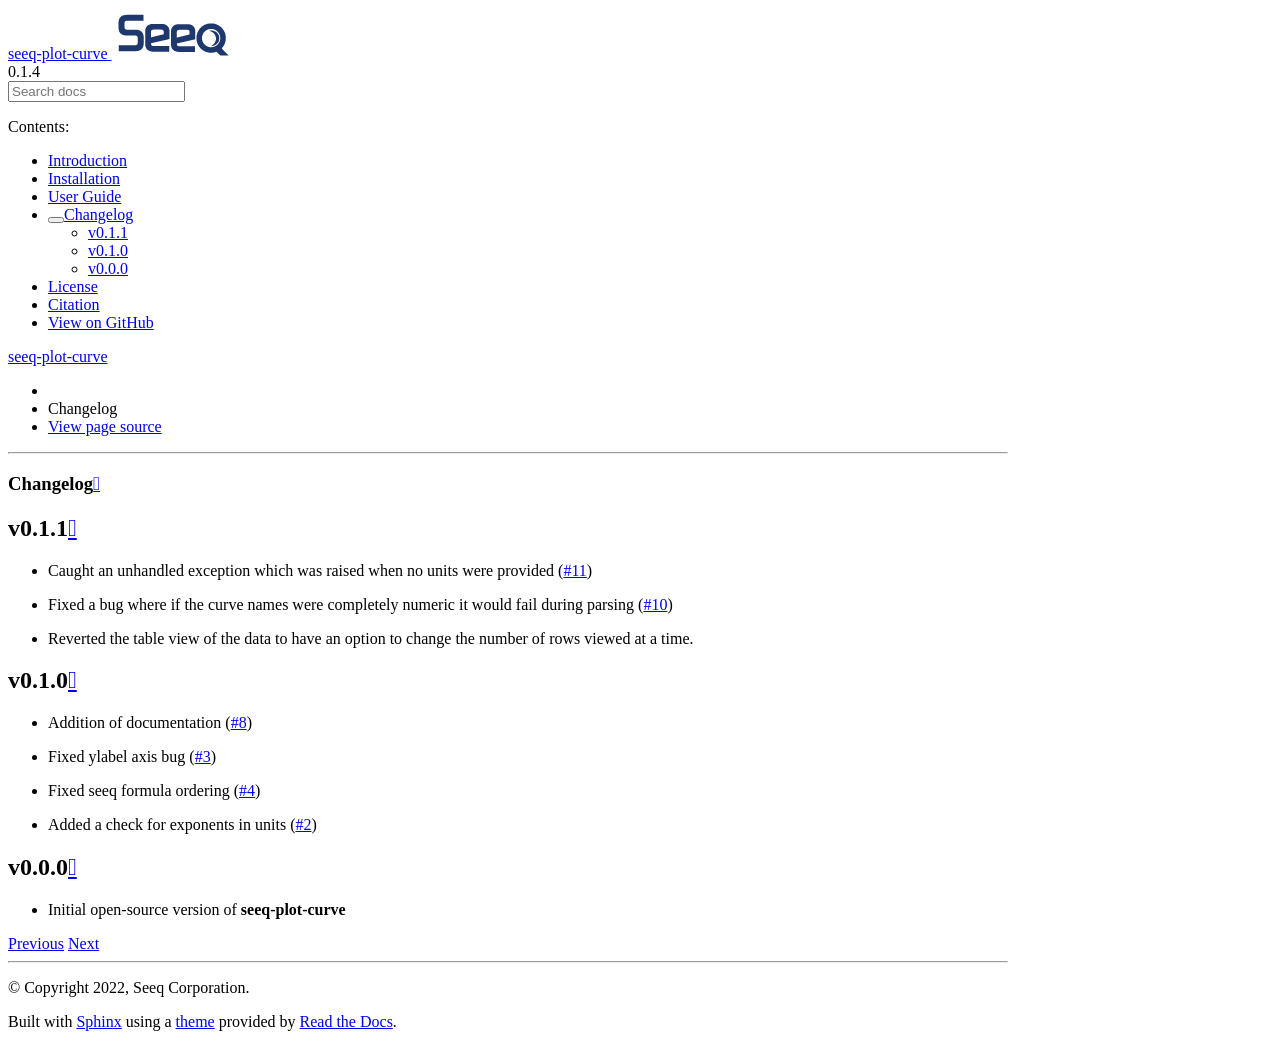
==== docs/changelog.html @ 53031b8a "documentation bump" ====
<!DOCTYPE html>
<html class="writer-html5" lang="en">
  <head>
    <meta charset="utf-8" />
    <meta
      name="generator"
      content="Docutils 0.18.1: http://docutils.sourceforge.net/"
    />

    <meta name="viewport" content="width=device-width, initial-scale=1.0" />
    <title>Changelog &mdash; seeq-plot-curve 0.1.4 documentation</title>
    <link rel="stylesheet" href="_static/pygments.css" type="text/css" />
    <link rel="stylesheet" href="_static/css/theme.css" type="text/css" />
    <link rel="stylesheet" href="_static/css/style.css" type="text/css" />
    <link rel="shortcut icon" href="_static/seeq-favicon.ico" />
    <!--[if lt IE 9]>
      <script src="_static/js/html5shiv.min.js"></script>
    <![endif]-->

    <script src="_static/jquery.js?v=5d32c60e"></script>
    <script src="_static/_sphinx_javascript_frameworks_compat.js?v=2cd50e6c"></script>
    <script src="_static/documentation_options.js?v=360bc84d"></script>
    <script src="_static/doctools.js?v=888ff710"></script>
    <script src="_static/sphinx_highlight.js?v=dc90522c"></script>
    <script src="_static/js/theme.js"></script>
    <link rel="index" title="Index" href="genindex.html" />
    <link rel="search" title="Search" href="search.html" />
    <link rel="next" title="License" href="license.html" />
    <link rel="prev" title="User Guide" href="user_guide.html" />
  </head>

  <body class="wy-body-for-nav">
    <div class="wy-grid-for-nav">
      <nav data-toggle="wy-nav-shift" class="wy-nav-side">
        <div class="wy-side-scroll">
          <div class="wy-side-nav-search">
            <a href="index.html" class="icon icon-home">
              seeq-plot-curve
              <img
                src="_static/Seeq_logo_darkBlue_sm.png"
                class="logo"
                alt="Logo"
              />
            </a>
            <div class="version">0.1.4</div>
            <div role="search">
              <form
                id="rtd-search-form"
                class="wy-form"
                action="search.html"
                method="get"
              >
                <input
                  type="text"
                  name="q"
                  placeholder="Search docs"
                  aria-label="Search docs"
                />
                <input type="hidden" name="check_keywords" value="yes" />
                <input type="hidden" name="area" value="default" />
              </form>
            </div>
          </div>
          <div
            class="wy-menu wy-menu-vertical"
            data-spy="affix"
            role="navigation"
            aria-label="Navigation menu"
          >
            <p class="caption" role="heading">
              <span class="caption-text">Contents:</span>
            </p>
            <ul class="current">
              <li class="toctree-l1">
                <a class="reference internal" href="introduction.html"
                  >Introduction</a
                >
              </li>
              <li class="toctree-l1">
                <a class="reference internal" href="installation.html"
                  >Installation</a
                >
              </li>
              <li class="toctree-l1">
                <a class="reference internal" href="user_guide.html"
                  >User Guide</a
                >
              </li>
              <li class="toctree-l1 current">
                <a class="current reference internal" href="#">Changelog</a>
                <ul>
                  <li class="toctree-l2">
                    <a class="reference internal" href="#v0-1-1">v0.1.1</a>
                  </li>
                  <li class="toctree-l2">
                    <a class="reference internal" href="#v0-1-0">v0.1.0</a>
                  </li>
                  <li class="toctree-l2">
                    <a class="reference internal" href="#v0-0-0">v0.0.0</a>
                  </li>
                </ul>
              </li>
              <li class="toctree-l1">
                <a class="reference internal" href="license.html">License</a>
              </li>
              <li class="toctree-l1">
                <a class="reference internal" href="citation.html">Citation</a>
              </li>
              <li class="toctree-l1">
                <a class="reference internal" href="github.html"
                  >View on GitHub</a
                >
              </li>
            </ul>
          </div>
        </div>
      </nav>

      <section data-toggle="wy-nav-shift" class="wy-nav-content-wrap">
        <nav class="wy-nav-top" aria-label="Mobile navigation menu">
          <i data-toggle="wy-nav-top" class="fa fa-bars"></i>
          <a href="index.html">seeq-plot-curve</a>
        </nav>

        <div class="wy-nav-content">
          <div class="rst-content">
            <div role="navigation" aria-label="Page navigation">
              <ul class="wy-breadcrumbs">
                <li>
                  <a
                    href="index.html"
                    class="icon icon-home"
                    aria-label="Home"
                  ></a>
                </li>
                <li class="breadcrumb-item active">Changelog</li>
                <li class="wy-breadcrumbs-aside">
                  <a href="_sources/changelog.md.txt" rel="nofollow">
                    View page source</a
                  >
                </li>
              </ul>
              <hr />
            </div>
            <div
              role="main"
              class="document"
              itemscope="itemscope"
              itemtype="http://schema.org/Article"
            >
              <div itemprop="articleBody">
                <section id="changelog">
                  <h1>
                    Changelog<a
                      class="headerlink"
                      href="#changelog"
                      title="Link to this heading"
                      ></a
                    >
                  </h1>
                  <section id="v0-1-1">
                    <h2>
                      v0.1.1<a
                        class="headerlink"
                        href="#v0-1-1"
                        title="Link to this heading"
                        ></a
                      >
                    </h2>
                    <ul class="simple">
                      <li>
                        <p>
                          Caught an unhandled exception which was raised when no
                          units were provided (<a
                            class="reference external"
                            href="https://github.com/seeq12/seeq-plot-curve/issues/11"
                            >#11</a
                          >)
                        </p>
                      </li>
                      <li>
                        <p>
                          Fixed a bug where if the curve names were completely
                          numeric it would fail during parsing (<a
                            class="reference external"
                            href="https://github.com/seeq12/seeq-plot-curve/issues/10"
                            >#10</a
                          >)
                        </p>
                      </li>
                      <li>
                        <p>
                          Reverted the table view of the data to have an option
                          to change the number of rows viewed at a time.
                        </p>
                      </li>
                    </ul>
                  </section>
                  <section id="v0-1-0">
                    <h2>
                      v0.1.0<a
                        class="headerlink"
                        href="#v0-1-0"
                        title="Link to this heading"
                        ></a
                      >
                    </h2>
                    <ul class="simple">
                      <li>
                        <p>
                          Addition of documentation (<a
                            class="reference external"
                            href="https://github.com/seeq12/seeq-plot-curve/issues/8"
                            >#8</a
                          >)
                        </p>
                      </li>
                      <li>
                        <p>
                          Fixed ylabel axis bug (<a
                            class="reference external"
                            href="https://github.com/seeq12/seeq-plot-curve/issues/3"
                            >#3</a
                          >)
                        </p>
                      </li>
                      <li>
                        <p>
                          Fixed seeq formula ordering (<a
                            class="reference external"
                            href="https://github.com/seeq12/seeq-plot-curve/issues/4"
                            >#4</a
                          >)
                        </p>
                      </li>
                      <li>
                        <p>
                          Added a check for exponents in units (<a
                            class="reference external"
                            href="https://github.com/seeq12/seeq-plot-curve/issues/2"
                            >#2</a
                          >)
                        </p>
                      </li>
                    </ul>
                  </section>
                  <section id="v0-0-0">
                    <h2>
                      v0.0.0<a
                        class="headerlink"
                        href="#v0-0-0"
                        title="Link to this heading"
                        ></a
                      >
                    </h2>
                    <ul class="simple">
                      <li>
                        <p>
                          Initial open-source version of
                          <strong>seeq-plot-curve</strong>
                        </p>
                      </li>
                    </ul>
                  </section>
                </section>
              </div>
            </div>
            <footer>
              <div
                class="rst-footer-buttons"
                role="navigation"
                aria-label="Footer"
              >
                <a
                  href="user_guide.html"
                  class="btn btn-neutral float-left"
                  title="User Guide"
                  accesskey="p"
                  rel="prev"
                  ><span
                    class="fa fa-arrow-circle-left"
                    aria-hidden="true"
                  ></span>
                  Previous</a
                >
                <a
                  href="license.html"
                  class="btn btn-neutral float-right"
                  title="License"
                  accesskey="n"
                  rel="next"
                  >Next
                  <span
                    class="fa fa-arrow-circle-right"
                    aria-hidden="true"
                  ></span
                ></a>
              </div>

              <hr />

              <div role="contentinfo">
                <p>&#169; Copyright 2022, Seeq Corporation.</p>
              </div>

              Built with <a href="https://www.sphinx-doc.org/">Sphinx</a> using
              a
              <a href="https://github.com/readthedocs/sphinx_rtd_theme"
                >theme</a
              >
              provided by <a href="https://readthedocs.org">Read the Docs</a>.
            </footer>
          </div>
        </div>
      </section>
    </div>
    <script>
      jQuery(function () {
        SphinxRtdTheme.Navigation.enable(true);
      });
    </script>
  </body>
</html>
---- docs/_static/css/style.css ----
/*!
 * angular-loading-bar v0.9.0
 * https://chieffancypants.github.io/angular-loading-bar
 * Copyright (c) 2016 Wes Cruver
 * License: MIT
 */

/* This line is theme specific - it includes the base theme CSS */
/*@import '../nature.css';  /* for Alabaster */

.wy-nav-content {
    max-width: 1000px !important;
}
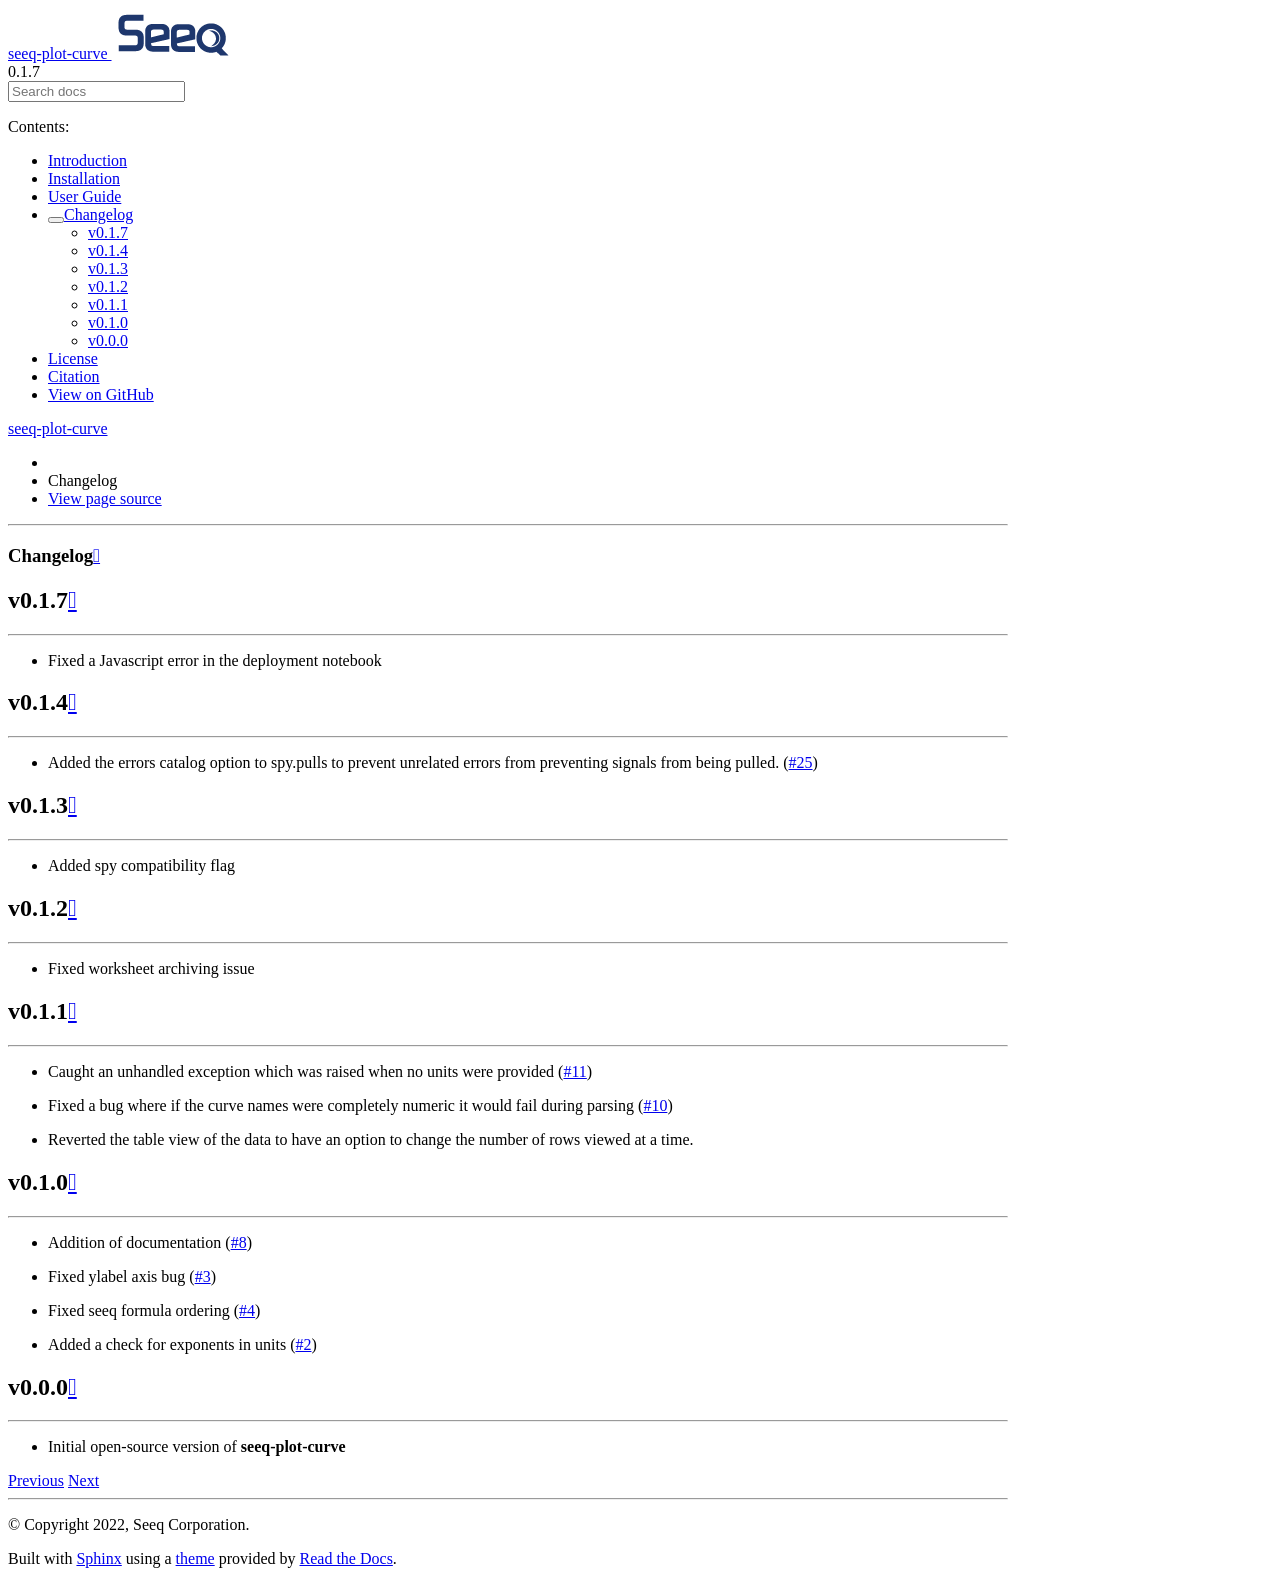
==== commit 3aaa78fb: "Docs recompiled with Sphinx for new version" ====
--- a/docs/changelog.html
+++ b/docs/changelog.html
@@ -1,323 +1,186 @@
 <!DOCTYPE html>
-<html class="writer-html5" lang="en">
-  <head>
-    <meta charset="utf-8" />
-    <meta
-      name="generator"
-      content="Docutils 0.18.1: http://docutils.sourceforge.net/"
-    />
+<html class="writer-html5" lang="en" data-content_root="./">
+<head>
+  <meta charset="utf-8" /><meta name="viewport" content="width=device-width, initial-scale=1" />
 
-    <meta name="viewport" content="width=device-width, initial-scale=1.0" />
-    <title>Changelog &mdash; seeq-plot-curve 0.1.4 documentation</title>
-    <link rel="stylesheet" href="_static/pygments.css" type="text/css" />
-    <link rel="stylesheet" href="_static/css/theme.css" type="text/css" />
-    <link rel="stylesheet" href="_static/css/style.css" type="text/css" />
-    <link rel="shortcut icon" href="_static/seeq-favicon.ico" />
-    <!--[if lt IE 9]>
-      <script src="_static/js/html5shiv.min.js"></script>
-    <![endif]-->
+  <meta name="viewport" content="width=device-width, initial-scale=1.0" />
+  <title>Changelog &mdash; seeq-plot-curve 0.1.7 documentation</title>
+      <link rel="stylesheet" type="text/css" href="_static/pygments.css?v=b86133f3" />
+      <link rel="stylesheet" type="text/css" href="_static/css/theme.css?v=19f00094" />
+      <link rel="stylesheet" type="text/css" href="_static/css/style.css?v=e1c91b72" />
 
-    <script src="_static/jquery.js?v=5d32c60e"></script>
-    <script src="_static/_sphinx_javascript_frameworks_compat.js?v=2cd50e6c"></script>
-    <script src="_static/documentation_options.js?v=360bc84d"></script>
-    <script src="_static/doctools.js?v=888ff710"></script>
-    <script src="_static/sphinx_highlight.js?v=dc90522c"></script>
+  
+    <link rel="shortcut icon" href="_static/seeq-favicon.ico"/>
+  <!--[if lt IE 9]>
+    <script src="_static/js/html5shiv.min.js"></script>
+  <![endif]-->
+  
+        <script src="_static/jquery.js?v=5d32c60e"></script>
+        <script src="_static/_sphinx_javascript_frameworks_compat.js?v=2cd50e6c"></script>
+        <script src="_static/documentation_options.js?v=ca7ad2ea"></script>
+        <script src="_static/doctools.js?v=9a2dae69"></script>
+        <script src="_static/sphinx_highlight.js?v=dc90522c"></script>
     <script src="_static/js/theme.js"></script>
     <link rel="index" title="Index" href="genindex.html" />
     <link rel="search" title="Search" href="search.html" />
     <link rel="next" title="License" href="license.html" />
-    <link rel="prev" title="User Guide" href="user_guide.html" />
-  </head>
+    <link rel="prev" title="User Guide" href="user_guide.html" /> 
+</head>
 
-  <body class="wy-body-for-nav">
-    <div class="wy-grid-for-nav">
-      <nav data-toggle="wy-nav-shift" class="wy-nav-side">
-        <div class="wy-side-scroll">
-          <div class="wy-side-nav-search">
-            <a href="index.html" class="icon icon-home">
-              seeq-plot-curve
-              <img
-                src="_static/Seeq_logo_darkBlue_sm.png"
-                class="logo"
-                alt="Logo"
-              />
-            </a>
-            <div class="version">0.1.4</div>
-            <div role="search">
-              <form
-                id="rtd-search-form"
-                class="wy-form"
-                action="search.html"
-                method="get"
-              >
-                <input
-                  type="text"
-                  name="q"
-                  placeholder="Search docs"
-                  aria-label="Search docs"
-                />
-                <input type="hidden" name="check_keywords" value="yes" />
-                <input type="hidden" name="area" value="default" />
-              </form>
-            </div>
-          </div>
-          <div
-            class="wy-menu wy-menu-vertical"
-            data-spy="affix"
-            role="navigation"
-            aria-label="Navigation menu"
-          >
-            <p class="caption" role="heading">
-              <span class="caption-text">Contents:</span>
-            </p>
-            <ul class="current">
-              <li class="toctree-l1">
-                <a class="reference internal" href="introduction.html"
-                  >Introduction</a
-                >
-              </li>
-              <li class="toctree-l1">
-                <a class="reference internal" href="installation.html"
-                  >Installation</a
-                >
-              </li>
-              <li class="toctree-l1">
-                <a class="reference internal" href="user_guide.html"
-                  >User Guide</a
-                >
-              </li>
-              <li class="toctree-l1 current">
-                <a class="current reference internal" href="#">Changelog</a>
-                <ul>
-                  <li class="toctree-l2">
-                    <a class="reference internal" href="#v0-1-1">v0.1.1</a>
-                  </li>
-                  <li class="toctree-l2">
-                    <a class="reference internal" href="#v0-1-0">v0.1.0</a>
-                  </li>
-                  <li class="toctree-l2">
-                    <a class="reference internal" href="#v0-0-0">v0.0.0</a>
-                  </li>
-                </ul>
-              </li>
-              <li class="toctree-l1">
-                <a class="reference internal" href="license.html">License</a>
-              </li>
-              <li class="toctree-l1">
-                <a class="reference internal" href="citation.html">Citation</a>
-              </li>
-              <li class="toctree-l1">
-                <a class="reference internal" href="github.html"
-                  >View on GitHub</a
-                >
-              </li>
-            </ul>
-          </div>
+<body class="wy-body-for-nav"> 
+  <div class="wy-grid-for-nav">
+    <nav data-toggle="wy-nav-shift" class="wy-nav-side">
+      <div class="wy-side-scroll">
+        <div class="wy-side-nav-search" >
+
+          
+          
+          <a href="index.html" class="icon icon-home">
+            seeq-plot-curve
+              <img src="_static/Seeq_logo_darkBlue_sm.png" class="logo" alt="Logo"/>
+          </a>
+              <div class="version">
+                0.1.7
+              </div>
+<div role="search">
+  <form id="rtd-search-form" class="wy-form" action="search.html" method="get">
+    <input type="text" name="q" placeholder="Search docs" aria-label="Search docs" />
+    <input type="hidden" name="check_keywords" value="yes" />
+    <input type="hidden" name="area" value="default" />
+  </form>
+</div>
+        </div><div class="wy-menu wy-menu-vertical" data-spy="affix" role="navigation" aria-label="Navigation menu">
+              <p class="caption" role="heading"><span class="caption-text">Contents:</span></p>
+<ul class="current">
+<li class="toctree-l1"><a class="reference internal" href="introduction.html">Introduction</a></li>
+<li class="toctree-l1"><a class="reference internal" href="installation.html">Installation</a></li>
+<li class="toctree-l1"><a class="reference internal" href="user_guide.html">User Guide</a></li>
+<li class="toctree-l1 current"><a class="current reference internal" href="#">Changelog</a><ul>
+<li class="toctree-l2"><a class="reference internal" href="#v0-1-7">v0.1.7</a></li>
+<li class="toctree-l2"><a class="reference internal" href="#v0-1-4">v0.1.4</a></li>
+<li class="toctree-l2"><a class="reference internal" href="#v0-1-3">v0.1.3</a></li>
+<li class="toctree-l2"><a class="reference internal" href="#v0-1-2">v0.1.2</a></li>
+<li class="toctree-l2"><a class="reference internal" href="#v0-1-1">v0.1.1</a></li>
+<li class="toctree-l2"><a class="reference internal" href="#v0-1-0">v0.1.0</a></li>
+<li class="toctree-l2"><a class="reference internal" href="#v0-0-0">v0.0.0</a></li>
+</ul>
+</li>
+<li class="toctree-l1"><a class="reference internal" href="license.html">License</a></li>
+<li class="toctree-l1"><a class="reference internal" href="citation.html">Citation</a></li>
+<li class="toctree-l1"><a class="reference internal" href="github.html">View on GitHub</a></li>
+</ul>
+
         </div>
+      </div>
+    </nav>
+
+    <section data-toggle="wy-nav-shift" class="wy-nav-content-wrap"><nav class="wy-nav-top" aria-label="Mobile navigation menu" >
+          <i data-toggle="wy-nav-top" class="fa fa-bars"></i>
+          <a href="index.html">seeq-plot-curve</a>
       </nav>
 
-      <section data-toggle="wy-nav-shift" class="wy-nav-content-wrap">
-        <nav class="wy-nav-top" aria-label="Mobile navigation menu">
-          <i data-toggle="wy-nav-top" class="fa fa-bars"></i>
-          <a href="index.html">seeq-plot-curve</a>
-        </nav>
+      <div class="wy-nav-content">
+        <div class="rst-content">
+          <div role="navigation" aria-label="Page navigation">
+  <ul class="wy-breadcrumbs">
+      <li><a href="index.html" class="icon icon-home" aria-label="Home"></a></li>
+      <li class="breadcrumb-item active">Changelog</li>
+      <li class="wy-breadcrumbs-aside">
+            <a href="_sources/changelog.md.txt" rel="nofollow"> View page source</a>
+      </li>
+  </ul>
+  <hr/>
+</div>
+          <div role="main" class="document" itemscope="itemscope" itemtype="http://schema.org/Article">
+           <div itemprop="articleBody">
+             
+  <section id="changelog">
+<h1>Changelog<a class="headerlink" href="#changelog" title="Link to this heading"></a></h1>
+<section id="v0-1-7">
+<h2>v0.1.7<a class="headerlink" href="#v0-1-7" title="Link to this heading"></a></h2>
+<hr class="docutils" />
+<ul class="simple">
+<li><p>Fixed a Javascript error in the deployment notebook</p></li>
+</ul>
+</section>
+<section id="v0-1-4">
+<h2>v0.1.4<a class="headerlink" href="#v0-1-4" title="Link to this heading"></a></h2>
+<hr class="docutils" />
+<ul class="simple">
+<li><p>Added the errors catalog option to spy.pulls to prevent unrelated errors from preventing signals from being pulled. (<a class="reference external" href="https://github.com/seeq12/seeq-plot-curve/issues/25">#25</a>)</p></li>
+</ul>
+</section>
+<section id="v0-1-3">
+<h2>v0.1.3<a class="headerlink" href="#v0-1-3" title="Link to this heading"></a></h2>
+<hr class="docutils" />
+<ul class="simple">
+<li><p>Added spy compatibility flag</p></li>
+</ul>
+</section>
+<section id="v0-1-2">
+<h2>v0.1.2<a class="headerlink" href="#v0-1-2" title="Link to this heading"></a></h2>
+<hr class="docutils" />
+<ul class="simple">
+<li><p>Fixed worksheet archiving issue</p></li>
+</ul>
+</section>
+<section id="v0-1-1">
+<h2>v0.1.1<a class="headerlink" href="#v0-1-1" title="Link to this heading"></a></h2>
+<hr class="docutils" />
+<ul class="simple">
+<li><p>Caught an unhandled exception which was raised when no units were provided (<a class="reference external" href="https://github.com/seeq12/seeq-plot-curve/issues/11">#11</a>)</p></li>
+<li><p>Fixed a bug where if the curve names were completely numeric it would fail during parsing (<a class="reference external" href="https://github.com/seeq12/seeq-plot-curve/issues/10">#10</a>)</p></li>
+<li><p>Reverted the table view of the data to have an option to change the number of rows viewed at a time.</p></li>
+</ul>
+</section>
+<section id="v0-1-0">
+<h2>v0.1.0<a class="headerlink" href="#v0-1-0" title="Link to this heading"></a></h2>
+<hr class="docutils" />
+<ul class="simple">
+<li><p>Addition of documentation (<a class="reference external" href="https://github.com/seeq12/seeq-plot-curve/issues/8">#8</a>)</p></li>
+<li><p>Fixed ylabel axis bug (<a class="reference external" href="https://github.com/seeq12/seeq-plot-curve/issues/3">#3</a>)</p></li>
+<li><p>Fixed seeq formula ordering (<a class="reference external" href="https://github.com/seeq12/seeq-plot-curve/issues/4">#4</a>)</p></li>
+<li><p>Added a check for exponents in units (<a class="reference external" href="https://github.com/seeq12/seeq-plot-curve/issues/2">#2</a>)</p></li>
+</ul>
+</section>
+<section id="v0-0-0">
+<h2>v0.0.0<a class="headerlink" href="#v0-0-0" title="Link to this heading"></a></h2>
+<hr class="docutils" />
+<ul class="simple">
+<li><p>Initial open-source version of <strong>seeq-plot-curve</strong></p></li>
+</ul>
+</section>
+</section>
 
-        <div class="wy-nav-content">
-          <div class="rst-content">
-            <div role="navigation" aria-label="Page navigation">
-              <ul class="wy-breadcrumbs">
-                <li>
-                  <a
-                    href="index.html"
-                    class="icon icon-home"
-                    aria-label="Home"
-                  ></a>
-                </li>
-                <li class="breadcrumb-item active">Changelog</li>
-                <li class="wy-breadcrumbs-aside">
-                  <a href="_sources/changelog.md.txt" rel="nofollow">
-                    View page source</a
-                  >
-                </li>
-              </ul>
-              <hr />
-            </div>
-            <div
-              role="main"
-              class="document"
-              itemscope="itemscope"
-              itemtype="http://schema.org/Article"
-            >
-              <div itemprop="articleBody">
-                <section id="changelog">
-                  <h1>
-                    Changelog<a
-                      class="headerlink"
-                      href="#changelog"
-                      title="Link to this heading"
-                      ></a
-                    >
-                  </h1>
-                  <section id="v0-1-1">
-                    <h2>
-                      v0.1.1<a
-                        class="headerlink"
-                        href="#v0-1-1"
-                        title="Link to this heading"
-                        ></a
-                      >
-                    </h2>
-                    <ul class="simple">
-                      <li>
-                        <p>
-                          Caught an unhandled exception which was raised when no
-                          units were provided (<a
-                            class="reference external"
-                            href="https://github.com/seeq12/seeq-plot-curve/issues/11"
-                            >#11</a
-                          >)
-                        </p>
-                      </li>
-                      <li>
-                        <p>
-                          Fixed a bug where if the curve names were completely
-                          numeric it would fail during parsing (<a
-                            class="reference external"
-                            href="https://github.com/seeq12/seeq-plot-curve/issues/10"
-                            >#10</a
-                          >)
-                        </p>
-                      </li>
-                      <li>
-                        <p>
-                          Reverted the table view of the data to have an option
-                          to change the number of rows viewed at a time.
-                        </p>
-                      </li>
-                    </ul>
-                  </section>
-                  <section id="v0-1-0">
-                    <h2>
-                      v0.1.0<a
-                        class="headerlink"
-                        href="#v0-1-0"
-                        title="Link to this heading"
-                        ></a
-                      >
-                    </h2>
-                    <ul class="simple">
-                      <li>
-                        <p>
-                          Addition of documentation (<a
-                            class="reference external"
-                            href="https://github.com/seeq12/seeq-plot-curve/issues/8"
-                            >#8</a
-                          >)
-                        </p>
-                      </li>
-                      <li>
-                        <p>
-                          Fixed ylabel axis bug (<a
-                            class="reference external"
-                            href="https://github.com/seeq12/seeq-plot-curve/issues/3"
-                            >#3</a
-                          >)
-                        </p>
-                      </li>
-                      <li>
-                        <p>
-                          Fixed seeq formula ordering (<a
-                            class="reference external"
-                            href="https://github.com/seeq12/seeq-plot-curve/issues/4"
-                            >#4</a
-                          >)
-                        </p>
-                      </li>
-                      <li>
-                        <p>
-                          Added a check for exponents in units (<a
-                            class="reference external"
-                            href="https://github.com/seeq12/seeq-plot-curve/issues/2"
-                            >#2</a
-                          >)
-                        </p>
-                      </li>
-                    </ul>
-                  </section>
-                  <section id="v0-0-0">
-                    <h2>
-                      v0.0.0<a
-                        class="headerlink"
-                        href="#v0-0-0"
-                        title="Link to this heading"
-                        ></a
-                      >
-                    </h2>
-                    <ul class="simple">
-                      <li>
-                        <p>
-                          Initial open-source version of
-                          <strong>seeq-plot-curve</strong>
-                        </p>
-                      </li>
-                    </ul>
-                  </section>
-                </section>
-              </div>
-            </div>
-            <footer>
-              <div
-                class="rst-footer-buttons"
-                role="navigation"
-                aria-label="Footer"
-              >
-                <a
-                  href="user_guide.html"
-                  class="btn btn-neutral float-left"
-                  title="User Guide"
-                  accesskey="p"
-                  rel="prev"
-                  ><span
-                    class="fa fa-arrow-circle-left"
-                    aria-hidden="true"
-                  ></span>
-                  Previous</a
-                >
-                <a
-                  href="license.html"
-                  class="btn btn-neutral float-right"
-                  title="License"
-                  accesskey="n"
-                  rel="next"
-                  >Next
-                  <span
-                    class="fa fa-arrow-circle-right"
-                    aria-hidden="true"
-                  ></span
-                ></a>
-              </div>
 
-              <hr />
+           </div>
+          </div>
+          <footer><div class="rst-footer-buttons" role="navigation" aria-label="Footer">
+        <a href="user_guide.html" class="btn btn-neutral float-left" title="User Guide" accesskey="p" rel="prev"><span class="fa fa-arrow-circle-left" aria-hidden="true"></span> Previous</a>
+        <a href="license.html" class="btn btn-neutral float-right" title="License" accesskey="n" rel="next">Next <span class="fa fa-arrow-circle-right" aria-hidden="true"></span></a>
+    </div>
 
-              <div role="contentinfo">
-                <p>&#169; Copyright 2022, Seeq Corporation.</p>
-              </div>
+  <hr/>
 
-              Built with <a href="https://www.sphinx-doc.org/">Sphinx</a> using
-              a
-              <a href="https://github.com/readthedocs/sphinx_rtd_theme"
-                >theme</a
-              >
-              provided by <a href="https://readthedocs.org">Read the Docs</a>.
-            </footer>
-          </div>
+  <div role="contentinfo">
+    <p>&#169; Copyright 2022, Seeq Corporation.</p>
+  </div>
+
+  Built with <a href="https://www.sphinx-doc.org/">Sphinx</a> using a
+    <a href="https://github.com/readthedocs/sphinx_rtd_theme">theme</a>
+    provided by <a href="https://readthedocs.org">Read the Docs</a>.
+   
+
+</footer>
         </div>
-      </section>
-    </div>
-    <script>
+      </div>
+    </section>
+  </div>
+  <script>
       jQuery(function () {
-        SphinxRtdTheme.Navigation.enable(true);
+          SphinxRtdTheme.Navigation.enable(true);
       });
-    </script>
-  </body>
-</html>
+  </script> 
+
+</body>
+</html>
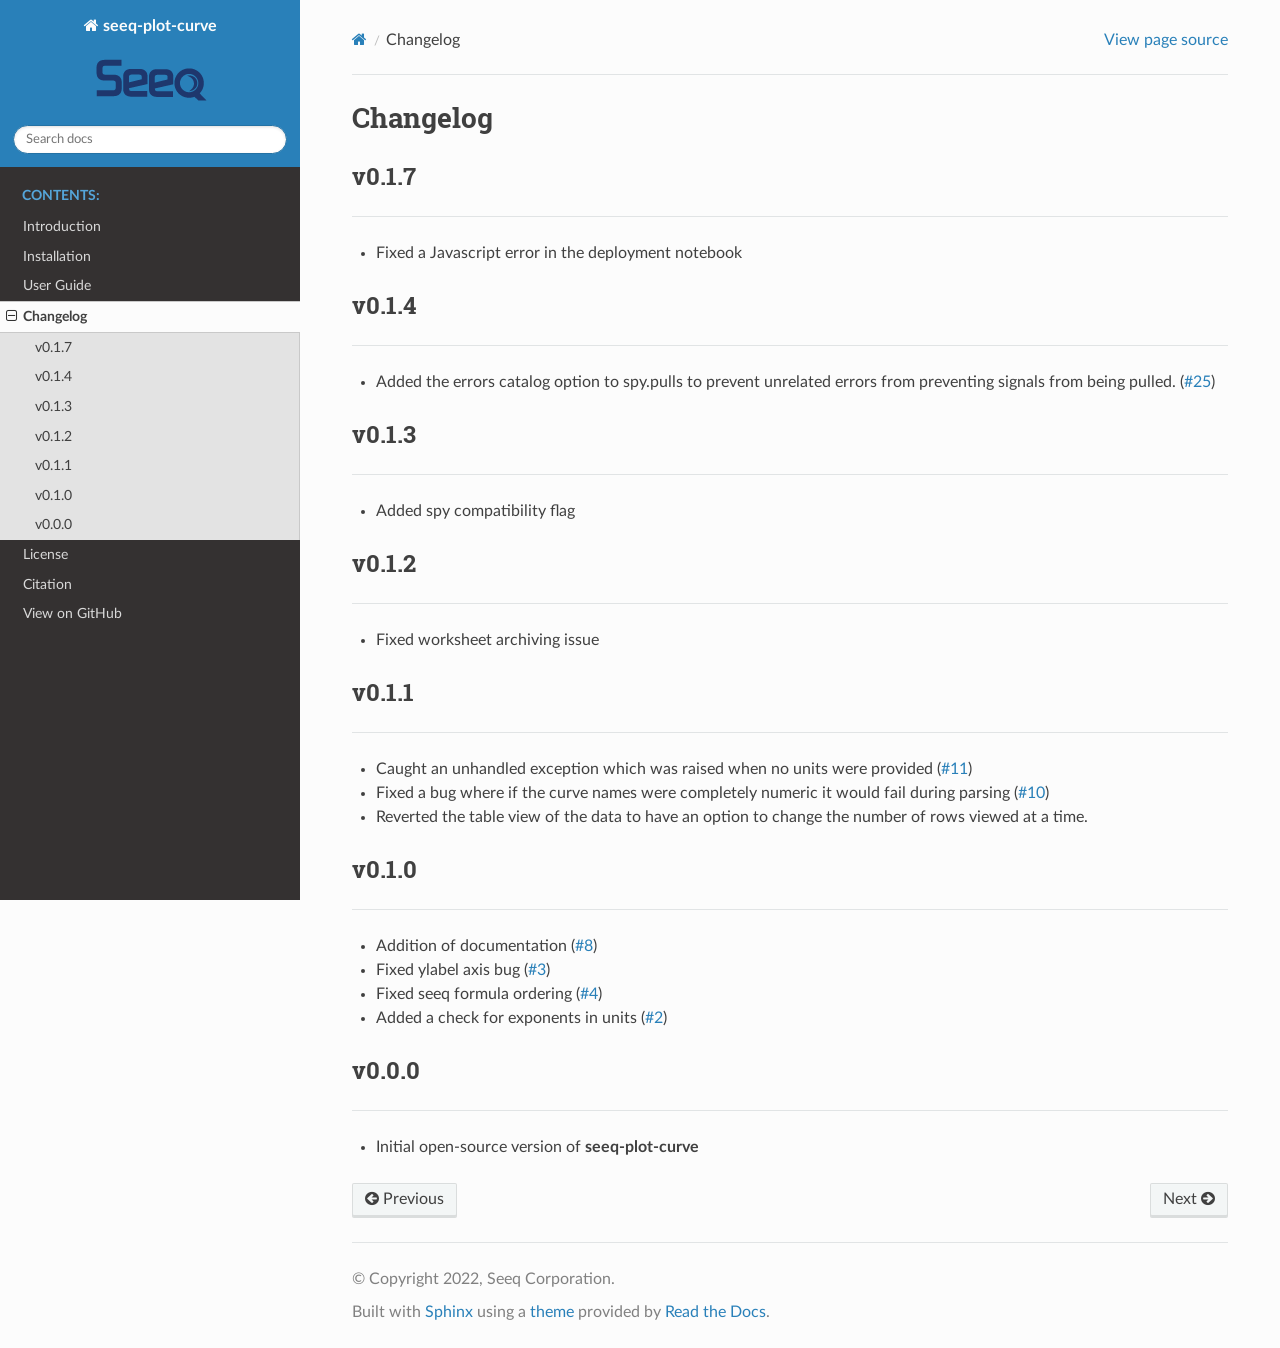
==== commit f9f867ec: "docs update" ====
--- a/docs/changelog.html
+++ b/docs/changelog.html
@@ -1,25 +1,23 @@
+
+
 <!DOCTYPE html>
 <html class="writer-html5" lang="en" data-content_root="./">
 <head>
   <meta charset="utf-8" /><meta name="viewport" content="width=device-width, initial-scale=1" />
 
   <meta name="viewport" content="width=device-width, initial-scale=1.0" />
-  <title>Changelog &mdash; seeq-plot-curve 0.1.7 documentation</title>
+  <title>Changelog &mdash; seeq-plot-curve 0.1.9 documentation</title>
       <link rel="stylesheet" type="text/css" href="_static/pygments.css?v=b86133f3" />
-      <link rel="stylesheet" type="text/css" href="_static/css/theme.css?v=19f00094" />
+      <link rel="stylesheet" type="text/css" href="_static/css/theme.css?v=9edc463e" />
       <link rel="stylesheet" type="text/css" href="_static/css/style.css?v=e1c91b72" />
 
   
     <link rel="shortcut icon" href="_static/seeq-favicon.ico"/>
-  <!--[if lt IE 9]>
-    <script src="_static/js/html5shiv.min.js"></script>
-  <![endif]-->
-  
-        <script src="_static/jquery.js?v=5d32c60e"></script>
-        <script src="_static/_sphinx_javascript_frameworks_compat.js?v=2cd50e6c"></script>
-        <script src="_static/documentation_options.js?v=ca7ad2ea"></script>
-        <script src="_static/doctools.js?v=9a2dae69"></script>
-        <script src="_static/sphinx_highlight.js?v=dc90522c"></script>
+      <script src="_static/jquery.js?v=5d32c60e"></script>
+      <script src="_static/_sphinx_javascript_frameworks_compat.js?v=2cd50e6c"></script>
+      <script src="_static/documentation_options.js?v=8618f531"></script>
+      <script src="_static/doctools.js?v=fd6eb6e6"></script>
+      <script src="_static/sphinx_highlight.js?v=6ffebe34"></script>
     <script src="_static/js/theme.js"></script>
     <link rel="index" title="Index" href="genindex.html" />
     <link rel="search" title="Search" href="search.html" />
@@ -39,9 +37,6 @@
             seeq-plot-curve
               <img src="_static/Seeq_logo_darkBlue_sm.png" class="logo" alt="Logo"/>
           </a>
-              <div class="version">
-                0.1.7
-              </div>
 <div role="search">
   <form id="rtd-search-form" class="wy-form" action="search.html" method="get">
     <input type="text" name="q" placeholder="Search docs" aria-label="Search docs" />
--- a/docs/_static/pygments.css
+++ b/docs/_static/pygments.css
@@ -0,0 +1,75 @@
+pre { line-height: 125%; }
+td.linenos .normal { color: inherit; background-color: transparent; padding-left: 5px; padding-right: 5px; }
+span.linenos { color: inherit; background-color: transparent; padding-left: 5px; padding-right: 5px; }
+td.linenos .special { color: #000000; background-color: #ffffc0; padding-left: 5px; padding-right: 5px; }
+span.linenos.special { color: #000000; background-color: #ffffc0; padding-left: 5px; padding-right: 5px; }
+.highlight .hll { background-color: #ffffcc }
+.highlight { background: #f8f8f8; }
+.highlight .c { color: #3D7B7B; font-style: italic } /* Comment */
+.highlight .err { border: 1px solid #F00 } /* Error */
+.highlight .k { color: #008000; font-weight: bold } /* Keyword */
+.highlight .o { color: #666 } /* Operator */
+.highlight .ch { color: #3D7B7B; font-style: italic } /* Comment.Hashbang */
+.highlight .cm { color: #3D7B7B; font-style: italic } /* Comment.Multiline */
+.highlight .cp { color: #9C6500 } /* Comment.Preproc */
+.highlight .cpf { color: #3D7B7B; font-style: italic } /* Comment.PreprocFile */
+.highlight .c1 { color: #3D7B7B; font-style: italic } /* Comment.Single */
+.highlight .cs { color: #3D7B7B; font-style: italic } /* Comment.Special */
+.highlight .gd { color: #A00000 } /* Generic.Deleted */
+.highlight .ge { font-style: italic } /* Generic.Emph */
+.highlight .ges { font-weight: bold; font-style: italic } /* Generic.EmphStrong */
+.highlight .gr { color: #E40000 } /* Generic.Error */
+.highlight .gh { color: #000080; font-weight: bold } /* Generic.Heading */
+.highlight .gi { color: #008400 } /* Generic.Inserted */
+.highlight .go { color: #717171 } /* Generic.Output */
+.highlight .gp { color: #000080; font-weight: bold } /* Generic.Prompt */
+.highlight .gs { font-weight: bold } /* Generic.Strong */
+.highlight .gu { color: #800080; font-weight: bold } /* Generic.Subheading */
+.highlight .gt { color: #04D } /* Generic.Traceback */
+.highlight .kc { color: #008000; font-weight: bold } /* Keyword.Constant */
+.highlight .kd { color: #008000; font-weight: bold } /* Keyword.Declaration */
+.highlight .kn { color: #008000; font-weight: bold } /* Keyword.Namespace */
+.highlight .kp { color: #008000 } /* Keyword.Pseudo */
+.highlight .kr { color: #008000; font-weight: bold } /* Keyword.Reserved */
+.highlight .kt { color: #B00040 } /* Keyword.Type */
+.highlight .m { color: #666 } /* Literal.Number */
+.highlight .s { color: #BA2121 } /* Literal.String */
+.highlight .na { color: #687822 } /* Name.Attribute */
+.highlight .nb { color: #008000 } /* Name.Builtin */
+.highlight .nc { color: #00F; font-weight: bold } /* Name.Class */
+.highlight .no { color: #800 } /* Name.Constant */
+.highlight .nd { color: #A2F } /* Name.Decorator */
+.highlight .ni { color: #717171; font-weight: bold } /* Name.Entity */
+.highlight .ne { color: #CB3F38; font-weight: bold } /* Name.Exception */
+.highlight .nf { color: #00F } /* Name.Function */
+.highlight .nl { color: #767600 } /* Name.Label */
+.highlight .nn { color: #00F; font-weight: bold } /* Name.Namespace */
+.highlight .nt { color: #008000; font-weight: bold } /* Name.Tag */
+.highlight .nv { color: #19177C } /* Name.Variable */
+.highlight .ow { color: #A2F; font-weight: bold } /* Operator.Word */
+.highlight .w { color: #BBB } /* Text.Whitespace */
+.highlight .mb { color: #666 } /* Literal.Number.Bin */
+.highlight .mf { color: #666 } /* Literal.Number.Float */
+.highlight .mh { color: #666 } /* Literal.Number.Hex */
+.highlight .mi { color: #666 } /* Literal.Number.Integer */
+.highlight .mo { color: #666 } /* Literal.Number.Oct */
+.highlight .sa { color: #BA2121 } /* Literal.String.Affix */
+.highlight .sb { color: #BA2121 } /* Literal.String.Backtick */
+.highlight .sc { color: #BA2121 } /* Literal.String.Char */
+.highlight .dl { color: #BA2121 } /* Literal.String.Delimiter */
+.highlight .sd { color: #BA2121; font-style: italic } /* Literal.String.Doc */
+.highlight .s2 { color: #BA2121 } /* Literal.String.Double */
+.highlight .se { color: #AA5D1F; font-weight: bold } /* Literal.String.Escape */
+.highlight .sh { color: #BA2121 } /* Literal.String.Heredoc */
+.highlight .si { color: #A45A77; font-weight: bold } /* Literal.String.Interpol */
+.highlight .sx { color: #008000 } /* Literal.String.Other */
+.highlight .sr { color: #A45A77 } /* Literal.String.Regex */
+.highlight .s1 { color: #BA2121 } /* Literal.String.Single */
+.highlight .ss { color: #19177C } /* Literal.String.Symbol */
+.highlight .bp { color: #008000 } /* Name.Builtin.Pseudo */
+.highlight .fm { color: #00F } /* Name.Function.Magic */
+.highlight .vc { color: #19177C } /* Name.Variable.Class */
+.highlight .vg { color: #19177C } /* Name.Variable.Global */
+.highlight .vi { color: #19177C } /* Name.Variable.Instance */
+.highlight .vm { color: #19177C } /* Name.Variable.Magic */
+.highlight .il { color: #666 } /* Literal.Number.Integer.Long */
--- a/docs/_static/css/theme.css
+++ b/docs/_static/css/theme.css
@@ -0,0 +1,4 @@
+html{box-sizing:border-box}*,:after,:before{box-sizing:inherit}article,aside,details,figcaption,figure,footer,header,hgroup,nav,section{display:block}audio,canvas,video{display:inline-block;*display:inline;*zoom:1}[hidden],audio:not([controls]){display:none}*{-webkit-box-sizing:border-box;-moz-box-sizing:border-box;box-sizing:border-box}html{font-size:100%;-webkit-text-size-adjust:100%;-ms-text-size-adjust:100%}body{margin:0}a:active,a:hover{outline:0}abbr[title]{border-bottom:1px dotted}b,strong{font-weight:700}blockquote{margin:0}dfn{font-style:italic}ins{background:#ff9;text-decoration:none}ins,mark{color:#000}mark{background:#ff0;font-style:italic;font-weight:700}.rst-content code,.rst-content tt,code,kbd,pre,samp{font-family:monospace,serif;_font-family:courier new,monospace;font-size:1em}pre{white-space:pre}q{quotes:none}q:after,q:before{content:"";content:none}small{font-size:85%}sub,sup{font-size:75%;line-height:0;position:relative;vertical-align:baseline}sup{top:-.5em}sub{bottom:-.25em}dl,ol,ul{margin:0;padding:0;list-style:none;list-style-image:none}li{list-style:none}dd{margin:0}img{border:0;-ms-interpolation-mode:bicubic;vertical-align:middle;max-width:100%}svg:not(:root){overflow:hidden}figure,form{margin:0}label{cursor:pointer}button,input,select,textarea{font-size:100%;margin:0;vertical-align:baseline;*vertical-align:middle}button,input{line-height:normal}button,input[type=button],input[type=reset],input[type=submit]{cursor:pointer;-webkit-appearance:button;*overflow:visible}button[disabled],input[disabled]{cursor:default}input[type=search]{-webkit-appearance:textfield;-moz-box-sizing:content-box;-webkit-box-sizing:content-box;box-sizing:content-box}textarea{resize:vertical}table{border-collapse:collapse;border-spacing:0}td{vertical-align:top}.chromeframe{margin:.2em 0;background:#ccc;color:#000;padding:.2em 0}.ir{display:block;border:0;text-indent:-999em;overflow:hidden;background-color:transparent;background-repeat:no-repeat;text-align:left;direction:ltr;*line-height:0}.ir br{display:none}.hidden{display:none!important;visibility:hidden}.visuallyhidden{border:0;clip:rect(0 0 0 0);height:1px;margin:-1px;overflow:hidden;padding:0;position:absolute;width:1px}.visuallyhidden.focusable:active,.visuallyhidden.focusable:focus{clip:auto;height:auto;margin:0;overflow:visible;position:static;width:auto}.invisible{visibility:hidden}.relative{position:relative}big,small{font-size:100%}@media print{body,html,section{background:none!important}*{box-shadow:none!important;text-shadow:none!important;filter:none!important;-ms-filter:none!important}a,a:visited{text-decoration:underline}.ir a:after,a[href^="#"]:after,a[href^="javascript:"]:after{content:""}blockquote,pre{page-break-inside:avoid}thead{display:table-header-group}img,tr{page-break-inside:avoid}img{max-width:100%!important}@page{margin:.5cm}.rst-content .toctree-wrapper>p.caption,h2,h3,p{orphans:3;widows:3}.rst-content .toctree-wrapper>p.caption,h2,h3{page-break-after:avoid}}.btn,.fa:before,.icon:before,.rst-content .admonition,.rst-content .admonition-title:before,.rst-content .admonition-todo,.rst-content .attention,.rst-content .caution,.rst-content .code-block-caption .headerlink:before,.rst-content .danger,.rst-content .eqno .headerlink:before,.rst-content .error,.rst-content .hint,.rst-content .important,.rst-content .note,.rst-content .seealso,.rst-content .tip,.rst-content .warning,.rst-content code.download span:first-child:before,.rst-content dl dt .headerlink:before,.rst-content h1 .headerlink:before,.rst-content h2 .headerlink:before,.rst-content h3 .headerlink:before,.rst-content h4 .headerlink:before,.rst-content h5 .headerlink:before,.rst-content h6 .headerlink:before,.rst-content p.caption .headerlink:before,.rst-content p .headerlink:before,.rst-content table>caption .headerlink:before,.rst-content tt.download span:first-child:before,.wy-alert,.wy-dropdown .caret:before,.wy-inline-validate.wy-inline-validate-danger .wy-input-context:before,.wy-inline-validate.wy-inline-validate-info .wy-input-context:before,.wy-inline-validate.wy-inline-validate-success .wy-input-context:before,.wy-inline-validate.wy-inline-validate-warning .wy-input-context:before,.wy-menu-vertical li.current>a button.toctree-expand:before,.wy-menu-vertical li.on a button.toctree-expand:before,.wy-menu-vertical li button.toctree-expand:before,input[type=color],input[type=date],input[type=datetime-local],input[type=datetime],input[type=email],input[type=month],input[type=number],input[type=password],input[type=search],input[type=tel],input[type=text],input[type=time],input[type=url],input[type=week],select,textarea{-webkit-font-smoothing:antialiased}.clearfix{*zoom:1}.clearfix:after,.clearfix:before{display:table;content:""}.clearfix:after{clear:both}/*!
+ *  Font Awesome 4.7.0 by @davegandy - http://fontawesome.io - @fontawesome
+ *  License - http://fontawesome.io/license (Font: SIL OFL 1.1, CSS: MIT License)
+ */@font-face{font-family:FontAwesome;src:url(fonts/fontawesome-webfont.eot?674f50d287a8c48dc19ba404d20fe713);src:url(fonts/fontawesome-webfont.eot?674f50d287a8c48dc19ba404d20fe713?#iefix&v=4.7.0) format("embedded-opentype"),url(fonts/fontawesome-webfont.woff2?af7ae505a9eed503f8b8e6982036873e) format("woff2"),url(fonts/fontawesome-webfont.woff?fee66e712a8a08eef5805a46892932ad) format("woff"),url(fonts/fontawesome-webfont.ttf?b06871f281fee6b241d60582ae9369b9) format("truetype"),url(fonts/fontawesome-webfont.svg?912ec66d7572ff821749319396470bde#fontawesomeregular) format("svg");font-weight:400;font-style:normal}.fa,.icon,.rst-content .admonition-title,.rst-content .code-block-caption .headerlink,.rst-content .eqno .headerlink,.rst-content code.download span:first-child,.rst-content dl dt .headerlink,.rst-content h1 .headerlink,.rst-content h2 .headerlink,.rst-content h3 .headerlink,.rst-content h4 .headerlink,.rst-content h5 .headerlink,.rst-content h6 .headerlink,.rst-content p.caption .headerlink,.rst-content p .headerlink,.rst-content table>caption .headerlink,.rst-content tt.download span:first-child,.wy-menu-vertical li.current>a button.toctree-expand,.wy-menu-vertical li.on a button.toctree-expand,.wy-menu-vertical li button.toctree-expand{display:inline-block;font:normal normal normal 14px/1 FontAwesome;font-size:inherit;text-rendering:auto;-webkit-font-smoothing:antialiased;-moz-osx-font-smoothing:grayscale}.fa-lg{font-size:1.33333em;line-height:.75em;vertical-align:-15%}.fa-2x{font-size:2em}.fa-3x{font-size:3em}.fa-4x{font-size:4em}.fa-5x{font-size:5em}.fa-fw{width:1.28571em;text-align:center}.fa-ul{padding-left:0;margin-left:2.14286em;list-style-type:none}.fa-ul>li{position:relative}.fa-li{position:absolute;left:-2.14286em;width:2.14286em;top:.14286em;text-align:center}.fa-li.fa-lg{left:-1.85714em}.fa-border{padding:.2em .25em .15em;border:.08em solid #eee;border-radius:.1em}.fa-pull-left{float:left}.fa-pull-right{float:right}.fa-pull-left.icon,.fa.fa-pull-left,.rst-content .code-block-caption .fa-pull-left.headerlink,.rst-content .eqno .fa-pull-left.headerlink,.rst-content .fa-pull-left.admonition-title,.rst-content code.download span.fa-pull-left:first-child,.rst-content dl dt .fa-pull-left.headerlink,.rst-content h1 .fa-pull-left.headerlink,.rst-content h2 .fa-pull-left.headerlink,.rst-content h3 .fa-pull-left.headerlink,.rst-content h4 .fa-pull-left.headerlink,.rst-content h5 .fa-pull-left.headerlink,.rst-content h6 .fa-pull-left.headerlink,.rst-content p .fa-pull-left.headerlink,.rst-content table>caption .fa-pull-left.headerlink,.rst-content tt.download span.fa-pull-left:first-child,.wy-menu-vertical li.current>a button.fa-pull-left.toctree-expand,.wy-menu-vertical li.on a button.fa-pull-left.toctree-expand,.wy-menu-vertical li button.fa-pull-left.toctree-expand{margin-right:.3em}.fa-pull-right.icon,.fa.fa-pull-right,.rst-content .code-block-caption .fa-pull-right.headerlink,.rst-content .eqno .fa-pull-right.headerlink,.rst-content .fa-pull-right.admonition-title,.rst-content code.download span.fa-pull-right:first-child,.rst-content dl dt .fa-pull-right.headerlink,.rst-content h1 .fa-pull-right.headerlink,.rst-content h2 .fa-pull-right.headerlink,.rst-content h3 .fa-pull-right.headerlink,.rst-content h4 .fa-pull-right.headerlink,.rst-content h5 .fa-pull-right.headerlink,.rst-content h6 .fa-pull-right.headerlink,.rst-content p .fa-pull-right.headerlink,.rst-content table>caption .fa-pull-right.headerlink,.rst-content tt.download span.fa-pull-right:first-child,.wy-menu-vertical li.current>a button.fa-pull-right.toctree-expand,.wy-menu-vertical li.on a button.fa-pull-right.toctree-expand,.wy-menu-vertical li button.fa-pull-right.toctree-expand{margin-left:.3em}.pull-right{float:right}.pull-left{float:left}.fa.pull-left,.pull-left.icon,.rst-content .code-block-caption .pull-left.headerlink,.rst-content .eqno .pull-left.headerlink,.rst-content .pull-left.admonition-title,.rst-content code.download span.pull-left:first-child,.rst-content dl dt .pull-left.headerlink,.rst-content h1 .pull-left.headerlink,.rst-content h2 .pull-left.headerlink,.rst-content h3 .pull-left.headerlink,.rst-content h4 .pull-left.headerlink,.rst-content h5 .pull-left.headerlink,.rst-content h6 .pull-left.headerlink,.rst-content p .pull-left.headerlink,.rst-content table>caption .pull-left.headerlink,.rst-content tt.download span.pull-left:first-child,.wy-menu-vertical li.current>a button.pull-left.toctree-expand,.wy-menu-vertical li.on a button.pull-left.toctree-expand,.wy-menu-vertical li button.pull-left.toctree-expand{margin-right:.3em}.fa.pull-right,.pull-right.icon,.rst-content .code-block-caption .pull-right.headerlink,.rst-content .eqno .pull-right.headerlink,.rst-content .pull-right.admonition-title,.rst-content code.download span.pull-right:first-child,.rst-content dl dt .pull-right.headerlink,.rst-content h1 .pull-right.headerlink,.rst-content h2 .pull-right.headerlink,.rst-content h3 .pull-right.headerlink,.rst-content h4 .pull-right.headerlink,.rst-content h5 .pull-right.headerlink,.rst-content h6 .pull-right.headerlink,.rst-content p .pull-right.headerlink,.rst-content table>caption .pull-right.headerlink,.rst-content tt.download span.pull-right:first-child,.wy-menu-vertical li.current>a button.pull-right.toctree-expand,.wy-menu-vertical li.on a button.pull-right.toctree-expand,.wy-menu-vertical li button.pull-right.toctree-expand{margin-left:.3em}.fa-spin{-webkit-animation:fa-spin 2s linear infinite;animation:fa-spin 2s linear infinite}.fa-pulse{-webkit-animation:fa-spin 1s steps(8) infinite;animation:fa-spin 1s steps(8) infinite}@-webkit-keyframes fa-spin{0%{-webkit-transform:rotate(0deg);transform:rotate(0deg)}to{-webkit-transform:rotate(359deg);transform:rotate(359deg)}}@keyframes fa-spin{0%{-webkit-transform:rotate(0deg);transform:rotate(0deg)}to{-webkit-transform:rotate(359deg);transform:rotate(359deg)}}.fa-rotate-90{-ms-filter:"progid:DXImageTransform.Microsoft.BasicImage(rotation=1)";-webkit-transform:rotate(90deg);-ms-transform:rotate(90deg);transform:rotate(90deg)}.fa-rotate-180{-ms-filter:"progid:DXImageTransform.Microsoft.BasicImage(rotation=2)";-webkit-transform:rotate(180deg);-ms-transform:rotate(180deg);transform:rotate(180deg)}.fa-rotate-270{-ms-filter:"progid:DXImageTransform.Microsoft.BasicImage(rotation=3)";-webkit-transform:rotate(270deg);-ms-transform:rotate(270deg);transform:rotate(270deg)}.fa-flip-horizontal{-ms-filter:"progid:DXImageTransform.Microsoft.BasicImage(rotation=0, mirror=1)";-webkit-transform:scaleX(-1);-ms-transform:scaleX(-1);transform:scaleX(-1)}.fa-flip-vertical{-ms-filter:"progid:DXImageTransform.Microsoft.BasicImage(rotation=2, mirror=1)";-webkit-transform:scaleY(-1);-ms-transform:scaleY(-1);transform:scaleY(-1)}:root .fa-flip-horizontal,:root .fa-flip-vertical,:root .fa-rotate-90,:root .fa-rotate-180,:root .fa-rotate-270{filter:none}.fa-stack{position:relative;display:inline-block;width:2em;height:2em;line-height:2em;vertical-align:middle}.fa-stack-1x,.fa-stack-2x{position:absolute;left:0;width:100%;text-align:center}.fa-stack-1x{line-height:inherit}.fa-stack-2x{font-size:2em}.fa-inverse{color:#fff}.fa-glass:before{content:""}.fa-music:before{content:""}.fa-search:before,.icon-search:before{content:""}.fa-envelope-o:before{content:""}.fa-heart:before{content:""}.fa-star:before{content:""}.fa-star-o:before{content:""}.fa-user:before{content:""}.fa-film:before{content:""}.fa-th-large:before{content:""}.fa-th:before{content:""}.fa-th-list:before{content:""}.fa-check:before{content:""}.fa-close:before,.fa-remove:before,.fa-times:before{content:""}.fa-search-plus:before{content:""}.fa-search-minus:before{content:""}.fa-power-off:before{content:""}.fa-signal:before{content:""}.fa-cog:before,.fa-gear:before{content:""}.fa-trash-o:before{content:""}.fa-home:before,.icon-home:before{content:""}.fa-file-o:before{content:""}.fa-clock-o:before{content:""}.fa-road:before{content:""}.fa-download:before,.rst-content code.download span:first-child:before,.rst-content tt.download span:first-child:before{content:""}.fa-arrow-circle-o-down:before{content:""}.fa-arrow-circle-o-up:before{content:""}.fa-inbox:before{content:""}.fa-play-circle-o:before{content:""}.fa-repeat:before,.fa-rotate-right:before{content:""}.fa-refresh:before{content:""}.fa-list-alt:before{content:""}.fa-lock:before{content:""}.fa-flag:before{content:""}.fa-headphones:before{content:""}.fa-volume-off:before{content:""}.fa-volume-down:before{content:""}.fa-volume-up:before{content:""}.fa-qrcode:before{content:""}.fa-barcode:before{content:""}.fa-tag:before{content:""}.fa-tags:before{content:""}.fa-book:before,.icon-book:before{content:""}.fa-bookmark:before{content:""}.fa-print:before{content:""}.fa-camera:before{content:""}.fa-font:before{content:""}.fa-bold:before{content:""}.fa-italic:before{content:""}.fa-text-height:before{content:""}.fa-text-width:before{content:""}.fa-align-left:before{content:""}.fa-align-center:before{content:""}.fa-align-right:before{content:""}.fa-align-justify:before{content:""}.fa-list:before{content:""}.fa-dedent:before,.fa-outdent:before{content:""}.fa-indent:before{content:""}.fa-video-camera:before{content:""}.fa-image:before,.fa-photo:before,.fa-picture-o:before{content:""}.fa-pencil:before{content:""}.fa-map-marker:before{content:""}.fa-adjust:before{content:""}.fa-tint:before{content:""}.fa-edit:before,.fa-pencil-square-o:before{content:""}.fa-share-square-o:before{content:""}.fa-check-square-o:before{content:""}.fa-arrows:before{content:""}.fa-step-backward:before{content:""}.fa-fast-backward:before{content:""}.fa-backward:before{content:""}.fa-play:before{content:""}.fa-pause:before{content:""}.fa-stop:before{content:""}.fa-forward:before{content:""}.fa-fast-forward:before{content:""}.fa-step-forward:before{content:""}.fa-eject:before{content:""}.fa-chevron-left:before{content:""}.fa-chevron-right:before{content:""}.fa-plus-circle:before{content:""}.fa-minus-circle:before{content:""}.fa-times-circle:before,.wy-inline-validate.wy-inline-validate-danger .wy-input-context:before{content:""}.fa-check-circle:before,.wy-inline-validate.wy-inline-validate-success .wy-input-context:before{content:""}.fa-question-circle:before{content:""}.fa-info-circle:before{content:""}.fa-crosshairs:before{content:""}.fa-times-circle-o:before{content:""}.fa-check-circle-o:before{content:""}.fa-ban:before{content:""}.fa-arrow-left:before{content:""}.fa-arrow-right:before{content:""}.fa-arrow-up:before{content:""}.fa-arrow-down:before{content:""}.fa-mail-forward:before,.fa-share:before{content:""}.fa-expand:before{content:""}.fa-compress:before{content:""}.fa-plus:before{content:""}.fa-minus:before{content:""}.fa-asterisk:before{content:""}.fa-exclamation-circle:before,.rst-content .admonition-title:before,.wy-inline-validate.wy-inline-validate-info .wy-input-context:before,.wy-inline-validate.wy-inline-validate-warning .wy-input-context:before{content:""}.fa-gift:before{content:""}.fa-leaf:before{content:""}.fa-fire:before,.icon-fire:before{content:""}.fa-eye:before{content:""}.fa-eye-slash:before{content:""}.fa-exclamation-triangle:before,.fa-warning:before{content:""}.fa-plane:before{content:""}.fa-calendar:before{content:""}.fa-random:before{content:""}.fa-comment:before{content:""}.fa-magnet:before{content:""}.fa-chevron-up:before{content:""}.fa-chevron-down:before{content:""}.fa-retweet:before{content:""}.fa-shopping-cart:before{content:""}.fa-folder:before{content:""}.fa-folder-open:before{content:""}.fa-arrows-v:before{content:""}.fa-arrows-h:before{content:""}.fa-bar-chart-o:before,.fa-bar-chart:before{content:""}.fa-twitter-square:before{content:""}.fa-facebook-square:before{content:""}.fa-camera-retro:before{content:""}.fa-key:before{content:""}.fa-cogs:before,.fa-gears:before{content:""}.fa-comments:before{content:""}.fa-thumbs-o-up:before{content:""}.fa-thumbs-o-down:before{content:""}.fa-star-half:before{content:""}.fa-heart-o:before{content:""}.fa-sign-out:before{content:""}.fa-linkedin-square:before{content:""}.fa-thumb-tack:before{content:""}.fa-external-link:before{content:""}.fa-sign-in:before{content:""}.fa-trophy:before{content:""}.fa-github-square:before{content:""}.fa-upload:before{content:""}.fa-lemon-o:before{content:""}.fa-phone:before{content:""}.fa-square-o:before{content:""}.fa-bookmark-o:before{content:""}.fa-phone-square:before{content:""}.fa-twitter:before{content:""}.fa-facebook-f:before,.fa-facebook:before{content:""}.fa-github:before,.icon-github:before{content:""}.fa-unlock:before{content:""}.fa-credit-card:before{content:""}.fa-feed:before,.fa-rss:before{content:""}.fa-hdd-o:before{content:""}.fa-bullhorn:before{content:""}.fa-bell:before{content:""}.fa-certificate:before{content:""}.fa-hand-o-right:before{content:""}.fa-hand-o-left:before{content:""}.fa-hand-o-up:before{content:""}.fa-hand-o-down:before{content:""}.fa-arrow-circle-left:before,.icon-circle-arrow-left:before{content:""}.fa-arrow-circle-right:before,.icon-circle-arrow-right:before{content:""}.fa-arrow-circle-up:before{content:""}.fa-arrow-circle-down:before{content:""}.fa-globe:before{content:""}.fa-wrench:before{content:""}.fa-tasks:before{content:""}.fa-filter:before{content:""}.fa-briefcase:before{content:""}.fa-arrows-alt:before{content:""}.fa-group:before,.fa-users:before{content:""}.fa-chain:before,.fa-link:before,.icon-link:before{content:""}.fa-cloud:before{content:""}.fa-flask:before{content:""}.fa-cut:before,.fa-scissors:before{content:""}.fa-copy:before,.fa-files-o:before{content:""}.fa-paperclip:before{content:""}.fa-floppy-o:before,.fa-save:before{content:""}.fa-square:before{content:""}.fa-bars:before,.fa-navicon:before,.fa-reorder:before{content:""}.fa-list-ul:before{content:""}.fa-list-ol:before{content:""}.fa-strikethrough:before{content:""}.fa-underline:before{content:""}.fa-table:before{content:""}.fa-magic:before{content:""}.fa-truck:before{content:""}.fa-pinterest:before{content:""}.fa-pinterest-square:before{content:""}.fa-google-plus-square:before{content:""}.fa-google-plus:before{content:""}.fa-money:before{content:""}.fa-caret-down:before,.icon-caret-down:before,.wy-dropdown .caret:before{content:""}.fa-caret-up:before{content:""}.fa-caret-left:before{content:""}.fa-caret-right:before{content:""}.fa-columns:before{content:""}.fa-sort:before,.fa-unsorted:before{content:""}.fa-sort-desc:before,.fa-sort-down:before{content:""}.fa-sort-asc:before,.fa-sort-up:before{content:""}.fa-envelope:before{content:""}.fa-linkedin:before{content:""}.fa-rotate-left:before,.fa-undo:before{content:""}.fa-gavel:before,.fa-legal:before{content:""}.fa-dashboard:before,.fa-tachometer:before{content:""}.fa-comment-o:before{content:""}.fa-comments-o:before{content:""}.fa-bolt:before,.fa-flash:before{content:""}.fa-sitemap:before{content:""}.fa-umbrella:before{content:""}.fa-clipboard:before,.fa-paste:before{content:""}.fa-lightbulb-o:before{content:""}.fa-exchange:before{content:""}.fa-cloud-download:before{content:""}.fa-cloud-upload:before{content:""}.fa-user-md:before{content:""}.fa-stethoscope:before{content:""}.fa-suitcase:before{content:""}.fa-bell-o:before{content:""}.fa-coffee:before{content:""}.fa-cutlery:before{content:""}.fa-file-text-o:before{content:""}.fa-building-o:before{content:""}.fa-hospital-o:before{content:""}.fa-ambulance:before{content:""}.fa-medkit:before{content:""}.fa-fighter-jet:before{content:""}.fa-beer:before{content:""}.fa-h-square:before{content:""}.fa-plus-square:before{content:""}.fa-angle-double-left:before{content:""}.fa-angle-double-right:before{content:""}.fa-angle-double-up:before{content:""}.fa-angle-double-down:before{content:""}.fa-angle-left:before{content:""}.fa-angle-right:before{content:""}.fa-angle-up:before{content:""}.fa-angle-down:before{content:""}.fa-desktop:before{content:""}.fa-laptop:before{content:""}.fa-tablet:before{content:""}.fa-mobile-phone:before,.fa-mobile:before{content:""}.fa-circle-o:before{content:""}.fa-quote-left:before{content:""}.fa-quote-right:before{content:""}.fa-spinner:before{content:""}.fa-circle:before{content:""}.fa-mail-reply:before,.fa-reply:before{content:""}.fa-github-alt:before{content:""}.fa-folder-o:before{content:""}.fa-folder-open-o:before{content:""}.fa-smile-o:before{content:""}.fa-frown-o:before{content:""}.fa-meh-o:before{content:""}.fa-gamepad:before{content:""}.fa-keyboard-o:before{content:""}.fa-flag-o:before{content:""}.fa-flag-checkered:before{content:""}.fa-terminal:before{content:""}.fa-code:before{content:""}.fa-mail-reply-all:before,.fa-reply-all:before{content:""}.fa-star-half-empty:before,.fa-star-half-full:before,.fa-star-half-o:before{content:""}.fa-location-arrow:before{content:""}.fa-crop:before{content:""}.fa-code-fork:before{content:""}.fa-chain-broken:before,.fa-unlink:before{content:""}.fa-question:before{content:""}.fa-info:before{content:""}.fa-exclamation:before{content:""}.fa-superscript:before{content:""}.fa-subscript:before{content:""}.fa-eraser:before{content:""}.fa-puzzle-piece:before{content:""}.fa-microphone:before{content:""}.fa-microphone-slash:before{content:""}.fa-shield:before{content:""}.fa-calendar-o:before{content:""}.fa-fire-extinguisher:before{content:""}.fa-rocket:before{content:""}.fa-maxcdn:before{content:""}.fa-chevron-circle-left:before{content:""}.fa-chevron-circle-right:before{content:""}.fa-chevron-circle-up:before{content:""}.fa-chevron-circle-down:before{content:""}.fa-html5:before{content:""}.fa-css3:before{content:""}.fa-anchor:before{content:""}.fa-unlock-alt:before{content:""}.fa-bullseye:before{content:""}.fa-ellipsis-h:before{content:""}.fa-ellipsis-v:before{content:""}.fa-rss-square:before{content:""}.fa-play-circle:before{content:""}.fa-ticket:before{content:""}.fa-minus-square:before{content:""}.fa-minus-square-o:before,.wy-menu-vertical li.current>a button.toctree-expand:before,.wy-menu-vertical li.on a button.toctree-expand:before{content:""}.fa-level-up:before{content:""}.fa-level-down:before{content:""}.fa-check-square:before{content:""}.fa-pencil-square:before{content:""}.fa-external-link-square:before{content:""}.fa-share-square:before{content:""}.fa-compass:before{content:""}.fa-caret-square-o-down:before,.fa-toggle-down:before{content:""}.fa-caret-square-o-up:before,.fa-toggle-up:before{content:""}.fa-caret-square-o-right:before,.fa-toggle-right:before{content:""}.fa-eur:before,.fa-euro:before{content:""}.fa-gbp:before{content:""}.fa-dollar:before,.fa-usd:before{content:""}.fa-inr:before,.fa-rupee:before{content:""}.fa-cny:before,.fa-jpy:before,.fa-rmb:before,.fa-yen:before{content:""}.fa-rouble:before,.fa-rub:before,.fa-ruble:before{content:""}.fa-krw:before,.fa-won:before{content:""}.fa-bitcoin:before,.fa-btc:before{content:""}.fa-file:before{content:""}.fa-file-text:before{content:""}.fa-sort-alpha-asc:before{content:""}.fa-sort-alpha-desc:before{content:""}.fa-sort-amount-asc:before{content:""}.fa-sort-amount-desc:before{content:""}.fa-sort-numeric-asc:before{content:""}.fa-sort-numeric-desc:before{content:""}.fa-thumbs-up:before{content:""}.fa-thumbs-down:before{content:""}.fa-youtube-square:before{content:""}.fa-youtube:before{content:""}.fa-xing:before{content:""}.fa-xing-square:before{content:""}.fa-youtube-play:before{content:""}.fa-dropbox:before{content:""}.fa-stack-overflow:before{content:""}.fa-instagram:before{content:""}.fa-flickr:before{content:""}.fa-adn:before{content:""}.fa-bitbucket:before,.icon-bitbucket:before{content:""}.fa-bitbucket-square:before{content:""}.fa-tumblr:before{content:""}.fa-tumblr-square:before{content:""}.fa-long-arrow-down:before{content:""}.fa-long-arrow-up:before{content:""}.fa-long-arrow-left:before{content:""}.fa-long-arrow-right:before{content:""}.fa-apple:before{content:""}.fa-windows:before{content:""}.fa-android:before{content:""}.fa-linux:before{content:""}.fa-dribbble:before{content:""}.fa-skype:before{content:""}.fa-foursquare:before{content:""}.fa-trello:before{content:""}.fa-female:before{content:""}.fa-male:before{content:""}.fa-gittip:before,.fa-gratipay:before{content:""}.fa-sun-o:before{content:""}.fa-moon-o:before{content:""}.fa-archive:before{content:""}.fa-bug:before{content:""}.fa-vk:before{content:""}.fa-weibo:before{content:""}.fa-renren:before{content:""}.fa-pagelines:before{content:""}.fa-stack-exchange:before{content:""}.fa-arrow-circle-o-right:before{content:""}.fa-arrow-circle-o-left:before{content:""}.fa-caret-square-o-left:before,.fa-toggle-left:before{content:""}.fa-dot-circle-o:before{content:""}.fa-wheelchair:before{content:""}.fa-vimeo-square:before{content:""}.fa-try:before,.fa-turkish-lira:before{content:""}.fa-plus-square-o:before,.wy-menu-vertical li button.toctree-expand:before{content:""}.fa-space-shuttle:before{content:""}.fa-slack:before{content:""}.fa-envelope-square:before{content:""}.fa-wordpress:before{content:""}.fa-openid:before{content:""}.fa-bank:before,.fa-institution:before,.fa-university:before{content:""}.fa-graduation-cap:before,.fa-mortar-board:before{content:""}.fa-yahoo:before{content:""}.fa-google:before{content:""}.fa-reddit:before{content:""}.fa-reddit-square:before{content:""}.fa-stumbleupon-circle:before{content:""}.fa-stumbleupon:before{content:""}.fa-delicious:before{content:""}.fa-digg:before{content:""}.fa-pied-piper-pp:before{content:""}.fa-pied-piper-alt:before{content:""}.fa-drupal:before{content:""}.fa-joomla:before{content:""}.fa-language:before{content:""}.fa-fax:before{content:""}.fa-building:before{content:""}.fa-child:before{content:""}.fa-paw:before{content:""}.fa-spoon:before{content:""}.fa-cube:before{content:""}.fa-cubes:before{content:""}.fa-behance:before{content:""}.fa-behance-square:before{content:""}.fa-steam:before{content:""}.fa-steam-square:before{content:""}.fa-recycle:before{content:""}.fa-automobile:before,.fa-car:before{content:""}.fa-cab:before,.fa-taxi:before{content:""}.fa-tree:before{content:""}.fa-spotify:before{content:""}.fa-deviantart:before{content:""}.fa-soundcloud:before{content:""}.fa-database:before{content:""}.fa-file-pdf-o:before{content:""}.fa-file-word-o:before{content:""}.fa-file-excel-o:before{content:""}.fa-file-powerpoint-o:before{content:""}.fa-file-image-o:before,.fa-file-photo-o:before,.fa-file-picture-o:before{content:""}.fa-file-archive-o:before,.fa-file-zip-o:before{content:""}.fa-file-audio-o:before,.fa-file-sound-o:before{content:""}.fa-file-movie-o:before,.fa-file-video-o:before{content:""}.fa-file-code-o:before{content:""}.fa-vine:before{content:""}.fa-codepen:before{content:""}.fa-jsfiddle:before{content:""}.fa-life-bouy:before,.fa-life-buoy:before,.fa-life-ring:before,.fa-life-saver:before,.fa-support:before{content:""}.fa-circle-o-notch:before{content:""}.fa-ra:before,.fa-rebel:before,.fa-resistance:before{content:""}.fa-empire:before,.fa-ge:before{content:""}.fa-git-square:before{content:""}.fa-git:before{content:""}.fa-hacker-news:before,.fa-y-combinator-square:before,.fa-yc-square:before{content:""}.fa-tencent-weibo:before{content:""}.fa-qq:before{content:""}.fa-wechat:before,.fa-weixin:before{content:""}.fa-paper-plane:before,.fa-send:before{content:""}.fa-paper-plane-o:before,.fa-send-o:before{content:""}.fa-history:before{content:""}.fa-circle-thin:before{content:""}.fa-header:before{content:""}.fa-paragraph:before{content:""}.fa-sliders:before{content:""}.fa-share-alt:before{content:""}.fa-share-alt-square:before{content:""}.fa-bomb:before{content:""}.fa-futbol-o:before,.fa-soccer-ball-o:before{content:""}.fa-tty:before{content:""}.fa-binoculars:before{content:""}.fa-plug:before{content:""}.fa-slideshare:before{content:""}.fa-twitch:before{content:""}.fa-yelp:before{content:""}.fa-newspaper-o:before{content:""}.fa-wifi:before{content:""}.fa-calculator:before{content:""}.fa-paypal:before{content:""}.fa-google-wallet:before{content:""}.fa-cc-visa:before{content:""}.fa-cc-mastercard:before{content:""}.fa-cc-discover:before{content:""}.fa-cc-amex:before{content:""}.fa-cc-paypal:before{content:""}.fa-cc-stripe:before{content:""}.fa-bell-slash:before{content:""}.fa-bell-slash-o:before{content:""}.fa-trash:before{content:""}.fa-copyright:before{content:""}.fa-at:before{content:""}.fa-eyedropper:before{content:""}.fa-paint-brush:before{content:""}.fa-birthday-cake:before{content:""}.fa-area-chart:before{content:""}.fa-pie-chart:before{content:""}.fa-line-chart:before{content:""}.fa-lastfm:before{content:""}.fa-lastfm-square:before{content:""}.fa-toggle-off:before{content:""}.fa-toggle-on:before{content:""}.fa-bicycle:before{content:""}.fa-bus:before{content:""}.fa-ioxhost:before{content:""}.fa-angellist:before{content:""}.fa-cc:before{content:""}.fa-ils:before,.fa-shekel:before,.fa-sheqel:before{content:""}.fa-meanpath:before{content:""}.fa-buysellads:before{content:""}.fa-connectdevelop:before{content:""}.fa-dashcube:before{content:""}.fa-forumbee:before{content:""}.fa-leanpub:before{content:""}.fa-sellsy:before{content:""}.fa-shirtsinbulk:before{content:""}.fa-simplybuilt:before{content:""}.fa-skyatlas:before{content:""}.fa-cart-plus:before{content:""}.fa-cart-arrow-down:before{content:""}.fa-diamond:before{content:""}.fa-ship:before{content:""}.fa-user-secret:before{content:""}.fa-motorcycle:before{content:""}.fa-street-view:before{content:""}.fa-heartbeat:before{content:""}.fa-venus:before{content:""}.fa-mars:before{content:""}.fa-mercury:before{content:""}.fa-intersex:before,.fa-transgender:before{content:""}.fa-transgender-alt:before{content:""}.fa-venus-double:before{content:""}.fa-mars-double:before{content:""}.fa-venus-mars:before{content:""}.fa-mars-stroke:before{content:""}.fa-mars-stroke-v:before{content:""}.fa-mars-stroke-h:before{content:""}.fa-neuter:before{content:""}.fa-genderless:before{content:""}.fa-facebook-official:before{content:""}.fa-pinterest-p:before{content:""}.fa-whatsapp:before{content:""}.fa-server:before{content:""}.fa-user-plus:before{content:""}.fa-user-times:before{content:""}.fa-bed:before,.fa-hotel:before{content:""}.fa-viacoin:before{content:""}.fa-train:before{content:""}.fa-subway:before{content:""}.fa-medium:before{content:""}.fa-y-combinator:before,.fa-yc:before{content:""}.fa-optin-monster:before{content:""}.fa-opencart:before{content:""}.fa-expeditedssl:before{content:""}.fa-battery-4:before,.fa-battery-full:before,.fa-battery:before{content:""}.fa-battery-3:before,.fa-battery-three-quarters:before{content:""}.fa-battery-2:before,.fa-battery-half:before{content:""}.fa-battery-1:before,.fa-battery-quarter:before{content:""}.fa-battery-0:before,.fa-battery-empty:before{content:""}.fa-mouse-pointer:before{content:""}.fa-i-cursor:before{content:""}.fa-object-group:before{content:""}.fa-object-ungroup:before{content:""}.fa-sticky-note:before{content:""}.fa-sticky-note-o:before{content:""}.fa-cc-jcb:before{content:""}.fa-cc-diners-club:before{content:""}.fa-clone:before{content:""}.fa-balance-scale:before{content:""}.fa-hourglass-o:before{content:""}.fa-hourglass-1:before,.fa-hourglass-start:before{content:""}.fa-hourglass-2:before,.fa-hourglass-half:before{content:""}.fa-hourglass-3:before,.fa-hourglass-end:before{content:""}.fa-hourglass:before{content:""}.fa-hand-grab-o:before,.fa-hand-rock-o:before{content:""}.fa-hand-paper-o:before,.fa-hand-stop-o:before{content:""}.fa-hand-scissors-o:before{content:""}.fa-hand-lizard-o:before{content:""}.fa-hand-spock-o:before{content:""}.fa-hand-pointer-o:before{content:""}.fa-hand-peace-o:before{content:""}.fa-trademark:before{content:""}.fa-registered:before{content:""}.fa-creative-commons:before{content:""}.fa-gg:before{content:""}.fa-gg-circle:before{content:""}.fa-tripadvisor:before{content:""}.fa-odnoklassniki:before{content:""}.fa-odnoklassniki-square:before{content:""}.fa-get-pocket:before{content:""}.fa-wikipedia-w:before{content:""}.fa-safari:before{content:""}.fa-chrome:before{content:""}.fa-firefox:before{content:""}.fa-opera:before{content:""}.fa-internet-explorer:before{content:""}.fa-television:before,.fa-tv:before{content:""}.fa-contao:before{content:""}.fa-500px:before{content:""}.fa-amazon:before{content:""}.fa-calendar-plus-o:before{content:""}.fa-calendar-minus-o:before{content:""}.fa-calendar-times-o:before{content:""}.fa-calendar-check-o:before{content:""}.fa-industry:before{content:""}.fa-map-pin:before{content:""}.fa-map-signs:before{content:""}.fa-map-o:before{content:""}.fa-map:before{content:""}.fa-commenting:before{content:""}.fa-commenting-o:before{content:""}.fa-houzz:before{content:""}.fa-vimeo:before{content:""}.fa-black-tie:before{content:""}.fa-fonticons:before{content:""}.fa-reddit-alien:before{content:""}.fa-edge:before{content:""}.fa-credit-card-alt:before{content:""}.fa-codiepie:before{content:""}.fa-modx:before{content:""}.fa-fort-awesome:before{content:""}.fa-usb:before{content:""}.fa-product-hunt:before{content:""}.fa-mixcloud:before{content:""}.fa-scribd:before{content:""}.fa-pause-circle:before{content:""}.fa-pause-circle-o:before{content:""}.fa-stop-circle:before{content:""}.fa-stop-circle-o:before{content:""}.fa-shopping-bag:before{content:""}.fa-shopping-basket:before{content:""}.fa-hashtag:before{content:""}.fa-bluetooth:before{content:""}.fa-bluetooth-b:before{content:""}.fa-percent:before{content:""}.fa-gitlab:before,.icon-gitlab:before{content:""}.fa-wpbeginner:before{content:""}.fa-wpforms:before{content:""}.fa-envira:before{content:""}.fa-universal-access:before{content:""}.fa-wheelchair-alt:before{content:""}.fa-question-circle-o:before{content:""}.fa-blind:before{content:""}.fa-audio-description:before{content:""}.fa-volume-control-phone:before{content:""}.fa-braille:before{content:""}.fa-assistive-listening-systems:before{content:""}.fa-american-sign-language-interpreting:before,.fa-asl-interpreting:before{content:""}.fa-deaf:before,.fa-deafness:before,.fa-hard-of-hearing:before{content:""}.fa-glide:before{content:""}.fa-glide-g:before{content:""}.fa-sign-language:before,.fa-signing:before{content:""}.fa-low-vision:before{content:""}.fa-viadeo:before{content:""}.fa-viadeo-square:before{content:""}.fa-snapchat:before{content:""}.fa-snapchat-ghost:before{content:""}.fa-snapchat-square:before{content:""}.fa-pied-piper:before{content:""}.fa-first-order:before{content:""}.fa-yoast:before{content:""}.fa-themeisle:before{content:""}.fa-google-plus-circle:before,.fa-google-plus-official:before{content:""}.fa-fa:before,.fa-font-awesome:before{content:""}.fa-handshake-o:before{content:""}.fa-envelope-open:before{content:""}.fa-envelope-open-o:before{content:""}.fa-linode:before{content:""}.fa-address-book:before{content:""}.fa-address-book-o:before{content:""}.fa-address-card:before,.fa-vcard:before{content:""}.fa-address-card-o:before,.fa-vcard-o:before{content:""}.fa-user-circle:before{content:""}.fa-user-circle-o:before{content:""}.fa-user-o:before{content:""}.fa-id-badge:before{content:""}.fa-drivers-license:before,.fa-id-card:before{content:""}.fa-drivers-license-o:before,.fa-id-card-o:before{content:""}.fa-quora:before{content:""}.fa-free-code-camp:before{content:""}.fa-telegram:before{content:""}.fa-thermometer-4:before,.fa-thermometer-full:before,.fa-thermometer:before{content:""}.fa-thermometer-3:before,.fa-thermometer-three-quarters:before{content:""}.fa-thermometer-2:before,.fa-thermometer-half:before{content:""}.fa-thermometer-1:before,.fa-thermometer-quarter:before{content:""}.fa-thermometer-0:before,.fa-thermometer-empty:before{content:""}.fa-shower:before{content:""}.fa-bath:before,.fa-bathtub:before,.fa-s15:before{content:""}.fa-podcast:before{content:""}.fa-window-maximize:before{content:""}.fa-window-minimize:before{content:""}.fa-window-restore:before{content:""}.fa-times-rectangle:before,.fa-window-close:before{content:""}.fa-times-rectangle-o:before,.fa-window-close-o:before{content:""}.fa-bandcamp:before{content:""}.fa-grav:before{content:""}.fa-etsy:before{content:""}.fa-imdb:before{content:""}.fa-ravelry:before{content:""}.fa-eercast:before{content:""}.fa-microchip:before{content:""}.fa-snowflake-o:before{content:""}.fa-superpowers:before{content:""}.fa-wpexplorer:before{content:""}.fa-meetup:before{content:""}.sr-only{position:absolute;width:1px;height:1px;padding:0;margin:-1px;overflow:hidden;clip:rect(0,0,0,0);border:0}.sr-only-focusable:active,.sr-only-focusable:focus{position:static;width:auto;height:auto;margin:0;overflow:visible;clip:auto}.fa,.icon,.rst-content .admonition-title,.rst-content .code-block-caption .headerlink,.rst-content .eqno .headerlink,.rst-content code.download span:first-child,.rst-content dl dt .headerlink,.rst-content h1 .headerlink,.rst-content h2 .headerlink,.rst-content h3 .headerlink,.rst-content h4 .headerlink,.rst-content h5 .headerlink,.rst-content h6 .headerlink,.rst-content p.caption .headerlink,.rst-content p .headerlink,.rst-content table>caption .headerlink,.rst-content tt.download span:first-child,.wy-dropdown .caret,.wy-inline-validate.wy-inline-validate-danger .wy-input-context,.wy-inline-validate.wy-inline-validate-info .wy-input-context,.wy-inline-validate.wy-inline-validate-success .wy-input-context,.wy-inline-validate.wy-inline-validate-warning .wy-input-context,.wy-menu-vertical li.current>a button.toctree-expand,.wy-menu-vertical li.on a button.toctree-expand,.wy-menu-vertical li button.toctree-expand{font-family:inherit}.fa:before,.icon:before,.rst-content .admonition-title:before,.rst-content .code-block-caption .headerlink:before,.rst-content .eqno .headerlink:before,.rst-content code.download span:first-child:before,.rst-content dl dt .headerlink:before,.rst-content h1 .headerlink:before,.rst-content h2 .headerlink:before,.rst-content h3 .headerlink:before,.rst-content h4 .headerlink:before,.rst-content h5 .headerlink:before,.rst-content h6 .headerlink:before,.rst-content p.caption .headerlink:before,.rst-content p .headerlink:before,.rst-content table>caption .headerlink:before,.rst-content tt.download span:first-child:before,.wy-dropdown .caret:before,.wy-inline-validate.wy-inline-validate-danger .wy-input-context:before,.wy-inline-validate.wy-inline-validate-info .wy-input-context:before,.wy-inline-validate.wy-inline-validate-success .wy-input-context:before,.wy-inline-validate.wy-inline-validate-warning .wy-input-context:before,.wy-menu-vertical li.current>a button.toctree-expand:before,.wy-menu-vertical li.on a button.toctree-expand:before,.wy-menu-vertical li button.toctree-expand:before{font-family:FontAwesome;display:inline-block;font-style:normal;font-weight:400;line-height:1;text-decoration:inherit}.rst-content .code-block-caption a .headerlink,.rst-content .eqno a .headerlink,.rst-content a .admonition-title,.rst-content code.download a span:first-child,.rst-content dl dt a .headerlink,.rst-content h1 a .headerlink,.rst-content h2 a .headerlink,.rst-content h3 a .headerlink,.rst-content h4 a .headerlink,.rst-content h5 a .headerlink,.rst-content h6 a .headerlink,.rst-content p.caption a .headerlink,.rst-content p a .headerlink,.rst-content table>caption a .headerlink,.rst-content tt.download a span:first-child,.wy-menu-vertical li.current>a button.toctree-expand,.wy-menu-vertical li.on a button.toctree-expand,.wy-menu-vertical li a button.toctree-expand,a .fa,a .icon,a .rst-content .admonition-title,a .rst-content .code-block-caption .headerlink,a .rst-content .eqno .headerlink,a .rst-content code.download span:first-child,a .rst-content dl dt .headerlink,a .rst-content h1 .headerlink,a .rst-content h2 .headerlink,a .rst-content h3 .headerlink,a .rst-content h4 .headerlink,a .rst-content h5 .headerlink,a .rst-content h6 .headerlink,a .rst-content p.caption .headerlink,a .rst-content p .headerlink,a .rst-content table>caption .headerlink,a .rst-content tt.download span:first-child,a .wy-menu-vertical li button.toctree-expand{display:inline-block;text-decoration:inherit}.btn .fa,.btn .icon,.btn .rst-content .admonition-title,.btn .rst-content .code-block-caption .headerlink,.btn .rst-content .eqno .headerlink,.btn .rst-content code.download span:first-child,.btn .rst-content dl dt .headerlink,.btn .rst-content h1 .headerlink,.btn .rst-content h2 .headerlink,.btn .rst-content h3 .headerlink,.btn .rst-content h4 .headerlink,.btn .rst-content h5 .headerlink,.btn .rst-content h6 .headerlink,.btn .rst-content p .headerlink,.btn .rst-content table>caption .headerlink,.btn .rst-content tt.download span:first-child,.btn .wy-menu-vertical li.current>a button.toctree-expand,.btn .wy-menu-vertical li.on a button.toctree-expand,.btn .wy-menu-vertical li button.toctree-expand,.nav .fa,.nav .icon,.nav .rst-content .admonition-title,.nav .rst-content .code-block-caption .headerlink,.nav .rst-content .eqno .headerlink,.nav .rst-content code.download span:first-child,.nav .rst-content dl dt .headerlink,.nav .rst-content h1 .headerlink,.nav .rst-content h2 .headerlink,.nav .rst-content h3 .headerlink,.nav .rst-content h4 .headerlink,.nav .rst-content h5 .headerlink,.nav .rst-content h6 .headerlink,.nav .rst-content p .headerlink,.nav .rst-content table>caption .headerlink,.nav .rst-content tt.download span:first-child,.nav .wy-menu-vertical li.current>a button.toctree-expand,.nav .wy-menu-vertical li.on a button.toctree-expand,.nav .wy-menu-vertical li button.toctree-expand,.rst-content .btn .admonition-title,.rst-content .code-block-caption .btn .headerlink,.rst-content .code-block-caption .nav .headerlink,.rst-content .eqno .btn .headerlink,.rst-content .eqno .nav .headerlink,.rst-content .nav .admonition-title,.rst-content code.download .btn span:first-child,.rst-content code.download .nav span:first-child,.rst-content dl dt .btn .headerlink,.rst-content dl dt .nav .headerlink,.rst-content h1 .btn .headerlink,.rst-content h1 .nav .headerlink,.rst-content h2 .btn .headerlink,.rst-content h2 .nav .headerlink,.rst-content h3 .btn .headerlink,.rst-content h3 .nav .headerlink,.rst-content h4 .btn .headerlink,.rst-content h4 .nav .headerlink,.rst-content h5 .btn .headerlink,.rst-content h5 .nav .headerlink,.rst-content h6 .btn .headerlink,.rst-content h6 .nav .headerlink,.rst-content p .btn .headerlink,.rst-content p .nav .headerlink,.rst-content table>caption .btn .headerlink,.rst-content table>caption .nav .headerlink,.rst-content tt.download .btn span:first-child,.rst-content tt.download .nav span:first-child,.wy-menu-vertical li .btn button.toctree-expand,.wy-menu-vertical li.current>a .btn button.toctree-expand,.wy-menu-vertical li.current>a .nav button.toctree-expand,.wy-menu-vertical li .nav button.toctree-expand,.wy-menu-vertical li.on a .btn button.toctree-expand,.wy-menu-vertical li.on a .nav button.toctree-expand{display:inline}.btn .fa-large.icon,.btn .fa.fa-large,.btn .rst-content .code-block-caption .fa-large.headerlink,.btn .rst-content .eqno .fa-large.headerlink,.btn .rst-content .fa-large.admonition-title,.btn .rst-content code.download span.fa-large:first-child,.btn .rst-content dl dt .fa-large.headerlink,.btn .rst-content h1 .fa-large.headerlink,.btn .rst-content h2 .fa-large.headerlink,.btn .rst-content h3 .fa-large.headerlink,.btn .rst-content h4 .fa-large.headerlink,.btn .rst-content h5 .fa-large.headerlink,.btn .rst-content h6 .fa-large.headerlink,.btn .rst-content p .fa-large.headerlink,.btn .rst-content table>caption .fa-large.headerlink,.btn .rst-content tt.download span.fa-large:first-child,.btn .wy-menu-vertical li button.fa-large.toctree-expand,.nav .fa-large.icon,.nav .fa.fa-large,.nav .rst-content .code-block-caption .fa-large.headerlink,.nav .rst-content .eqno .fa-large.headerlink,.nav .rst-content .fa-large.admonition-title,.nav .rst-content code.download span.fa-large:first-child,.nav .rst-content dl dt .fa-large.headerlink,.nav .rst-content h1 .fa-large.headerlink,.nav .rst-content h2 .fa-large.headerlink,.nav .rst-content h3 .fa-large.headerlink,.nav .rst-content h4 .fa-large.headerlink,.nav .rst-content h5 .fa-large.headerlink,.nav .rst-content h6 .fa-large.headerlink,.nav .rst-content p .fa-large.headerlink,.nav .rst-content table>caption .fa-large.headerlink,.nav .rst-content tt.download span.fa-large:first-child,.nav .wy-menu-vertical li button.fa-large.toctree-expand,.rst-content .btn .fa-large.admonition-title,.rst-content .code-block-caption .btn .fa-large.headerlink,.rst-content .code-block-caption .nav .fa-large.headerlink,.rst-content .eqno .btn .fa-large.headerlink,.rst-content .eqno .nav .fa-large.headerlink,.rst-content .nav .fa-large.admonition-title,.rst-content code.download .btn span.fa-large:first-child,.rst-content code.download .nav span.fa-large:first-child,.rst-content dl dt .btn .fa-large.headerlink,.rst-content dl dt .nav .fa-large.headerlink,.rst-content h1 .btn .fa-large.headerlink,.rst-content h1 .nav .fa-large.headerlink,.rst-content h2 .btn .fa-large.headerlink,.rst-content h2 .nav .fa-large.headerlink,.rst-content h3 .btn .fa-large.headerlink,.rst-content h3 .nav .fa-large.headerlink,.rst-content h4 .btn .fa-large.headerlink,.rst-content h4 .nav .fa-large.headerlink,.rst-content h5 .btn .fa-large.headerlink,.rst-content h5 .nav .fa-large.headerlink,.rst-content h6 .btn .fa-large.headerlink,.rst-content h6 .nav .fa-large.headerlink,.rst-content p .btn .fa-large.headerlink,.rst-content p .nav .fa-large.headerlink,.rst-content table>caption .btn .fa-large.headerlink,.rst-content table>caption .nav .fa-large.headerlink,.rst-content tt.download .btn span.fa-large:first-child,.rst-content tt.download .nav span.fa-large:first-child,.wy-menu-vertical li .btn button.fa-large.toctree-expand,.wy-menu-vertical li .nav button.fa-large.toctree-expand{line-height:.9em}.btn .fa-spin.icon,.btn .fa.fa-spin,.btn .rst-content .code-block-caption .fa-spin.headerlink,.btn .rst-content .eqno .fa-spin.headerlink,.btn .rst-content .fa-spin.admonition-title,.btn .rst-content code.download span.fa-spin:first-child,.btn .rst-content dl dt .fa-spin.headerlink,.btn .rst-content h1 .fa-spin.headerlink,.btn .rst-content h2 .fa-spin.headerlink,.btn .rst-content h3 .fa-spin.headerlink,.btn .rst-content h4 .fa-spin.headerlink,.btn .rst-content h5 .fa-spin.headerlink,.btn .rst-content h6 .fa-spin.headerlink,.btn .rst-content p .fa-spin.headerlink,.btn .rst-content table>caption .fa-spin.headerlink,.btn .rst-content tt.download span.fa-spin:first-child,.btn .wy-menu-vertical li button.fa-spin.toctree-expand,.nav .fa-spin.icon,.nav .fa.fa-spin,.nav .rst-content .code-block-caption .fa-spin.headerlink,.nav .rst-content .eqno .fa-spin.headerlink,.nav .rst-content .fa-spin.admonition-title,.nav .rst-content code.download span.fa-spin:first-child,.nav .rst-content dl dt .fa-spin.headerlink,.nav .rst-content h1 .fa-spin.headerlink,.nav .rst-content h2 .fa-spin.headerlink,.nav .rst-content h3 .fa-spin.headerlink,.nav .rst-content h4 .fa-spin.headerlink,.nav .rst-content h5 .fa-spin.headerlink,.nav .rst-content h6 .fa-spin.headerlink,.nav .rst-content p .fa-spin.headerlink,.nav .rst-content table>caption .fa-spin.headerlink,.nav .rst-content tt.download span.fa-spin:first-child,.nav .wy-menu-vertical li button.fa-spin.toctree-expand,.rst-content .btn .fa-spin.admonition-title,.rst-content .code-block-caption .btn .fa-spin.headerlink,.rst-content .code-block-caption .nav .fa-spin.headerlink,.rst-content .eqno .btn .fa-spin.headerlink,.rst-content .eqno .nav .fa-spin.headerlink,.rst-content .nav .fa-spin.admonition-title,.rst-content code.download .btn span.fa-spin:first-child,.rst-content code.download .nav span.fa-spin:first-child,.rst-content dl dt .btn .fa-spin.headerlink,.rst-content dl dt .nav .fa-spin.headerlink,.rst-content h1 .btn .fa-spin.headerlink,.rst-content h1 .nav .fa-spin.headerlink,.rst-content h2 .btn .fa-spin.headerlink,.rst-content h2 .nav .fa-spin.headerlink,.rst-content h3 .btn .fa-spin.headerlink,.rst-content h3 .nav .fa-spin.headerlink,.rst-content h4 .btn .fa-spin.headerlink,.rst-content h4 .nav .fa-spin.headerlink,.rst-content h5 .btn .fa-spin.headerlink,.rst-content h5 .nav .fa-spin.headerlink,.rst-content h6 .btn .fa-spin.headerlink,.rst-content h6 .nav .fa-spin.headerlink,.rst-content p .btn .fa-spin.headerlink,.rst-content p .nav .fa-spin.headerlink,.rst-content table>caption .btn .fa-spin.headerlink,.rst-content table>caption .nav .fa-spin.headerlink,.rst-content tt.download .btn span.fa-spin:first-child,.rst-content tt.download .nav span.fa-spin:first-child,.wy-menu-vertical li .btn button.fa-spin.toctree-expand,.wy-menu-vertical li .nav button.fa-spin.toctree-expand{display:inline-block}.btn.fa:before,.btn.icon:before,.rst-content .btn.admonition-title:before,.rst-content .code-block-caption .btn.headerlink:before,.rst-content .eqno .btn.headerlink:before,.rst-content code.download span.btn:first-child:before,.rst-content dl dt .btn.headerlink:before,.rst-content h1 .btn.headerlink:before,.rst-content h2 .btn.headerlink:before,.rst-content h3 .btn.headerlink:before,.rst-content h4 .btn.headerlink:before,.rst-content h5 .btn.headerlink:before,.rst-content h6 .btn.headerlink:before,.rst-content p .btn.headerlink:before,.rst-content table>caption .btn.headerlink:before,.rst-content tt.download span.btn:first-child:before,.wy-menu-vertical li button.btn.toctree-expand:before{opacity:.5;-webkit-transition:opacity .05s ease-in;-moz-transition:opacity .05s ease-in;transition:opacity .05s ease-in}.btn.fa:hover:before,.btn.icon:hover:before,.rst-content .btn.admonition-title:hover:before,.rst-content .code-block-caption .btn.headerlink:hover:before,.rst-content .eqno .btn.headerlink:hover:before,.rst-content code.download span.btn:first-child:hover:before,.rst-content dl dt .btn.headerlink:hover:before,.rst-content h1 .btn.headerlink:hover:before,.rst-content h2 .btn.headerlink:hover:before,.rst-content h3 .btn.headerlink:hover:before,.rst-content h4 .btn.headerlink:hover:before,.rst-content h5 .btn.headerlink:hover:before,.rst-content h6 .btn.headerlink:hover:before,.rst-content p .btn.headerlink:hover:before,.rst-content table>caption .btn.headerlink:hover:before,.rst-content tt.download span.btn:first-child:hover:before,.wy-menu-vertical li button.btn.toctree-expand:hover:before{opacity:1}.btn-mini .fa:before,.btn-mini .icon:before,.btn-mini .rst-content .admonition-title:before,.btn-mini .rst-content .code-block-caption .headerlink:before,.btn-mini .rst-content .eqno .headerlink:before,.btn-mini .rst-content code.download span:first-child:before,.btn-mini .rst-content dl dt .headerlink:before,.btn-mini .rst-content h1 .headerlink:before,.btn-mini .rst-content h2 .headerlink:before,.btn-mini .rst-content h3 .headerlink:before,.btn-mini .rst-content h4 .headerlink:before,.btn-mini .rst-content h5 .headerlink:before,.btn-mini .rst-content h6 .headerlink:before,.btn-mini .rst-content p .headerlink:before,.btn-mini .rst-content table>caption .headerlink:before,.btn-mini .rst-content tt.download span:first-child:before,.btn-mini .wy-menu-vertical li button.toctree-expand:before,.rst-content .btn-mini .admonition-title:before,.rst-content .code-block-caption .btn-mini .headerlink:before,.rst-content .eqno .btn-mini .headerlink:before,.rst-content code.download .btn-mini span:first-child:before,.rst-content dl dt .btn-mini .headerlink:before,.rst-content h1 .btn-mini .headerlink:before,.rst-content h2 .btn-mini .headerlink:before,.rst-content h3 .btn-mini .headerlink:before,.rst-content h4 .btn-mini .headerlink:before,.rst-content h5 .btn-mini .headerlink:before,.rst-content h6 .btn-mini .headerlink:before,.rst-content p .btn-mini .headerlink:before,.rst-content table>caption .btn-mini .headerlink:before,.rst-content tt.download .btn-mini span:first-child:before,.wy-menu-vertical li .btn-mini button.toctree-expand:before{font-size:14px;vertical-align:-15%}.rst-content .admonition,.rst-content .admonition-todo,.rst-content .attention,.rst-content .caution,.rst-content .danger,.rst-content .error,.rst-content .hint,.rst-content .important,.rst-content .note,.rst-content .seealso,.rst-content .tip,.rst-content .warning,.wy-alert{padding:12px;line-height:24px;margin-bottom:24px;background:#e7f2fa}.rst-content .admonition-title,.wy-alert-title{font-weight:700;display:block;color:#fff;background:#6ab0de;padding:6px 12px;margin:-12px -12px 12px}.rst-content .danger,.rst-content .error,.rst-content .wy-alert-danger.admonition,.rst-content .wy-alert-danger.admonition-todo,.rst-content .wy-alert-danger.attention,.rst-content .wy-alert-danger.caution,.rst-content .wy-alert-danger.hint,.rst-content .wy-alert-danger.important,.rst-content .wy-alert-danger.note,.rst-content .wy-alert-danger.seealso,.rst-content .wy-alert-danger.tip,.rst-content .wy-alert-danger.warning,.wy-alert.wy-alert-danger{background:#fdf3f2}.rst-content .danger .admonition-title,.rst-content .danger .wy-alert-title,.rst-content .error .admonition-title,.rst-content .error .wy-alert-title,.rst-content .wy-alert-danger.admonition-todo .admonition-title,.rst-content .wy-alert-danger.admonition-todo .wy-alert-title,.rst-content .wy-alert-danger.admonition .admonition-title,.rst-content .wy-alert-danger.admonition .wy-alert-title,.rst-content .wy-alert-danger.attention .admonition-title,.rst-content .wy-alert-danger.attention .wy-alert-title,.rst-content .wy-alert-danger.caution .admonition-title,.rst-content .wy-alert-danger.caution .wy-alert-title,.rst-content .wy-alert-danger.hint .admonition-title,.rst-content .wy-alert-danger.hint .wy-alert-title,.rst-content .wy-alert-danger.important .admonition-title,.rst-content .wy-alert-danger.important .wy-alert-title,.rst-content .wy-alert-danger.note .admonition-title,.rst-content .wy-alert-danger.note .wy-alert-title,.rst-content .wy-alert-danger.seealso .admonition-title,.rst-content .wy-alert-danger.seealso .wy-alert-title,.rst-content .wy-alert-danger.tip .admonition-title,.rst-content .wy-alert-danger.tip .wy-alert-title,.rst-content .wy-alert-danger.warning .admonition-title,.rst-content .wy-alert-danger.warning .wy-alert-title,.rst-content .wy-alert.wy-alert-danger .admonition-title,.wy-alert.wy-alert-danger .rst-content .admonition-title,.wy-alert.wy-alert-danger .wy-alert-title{background:#f29f97}.rst-content .admonition-todo,.rst-content .attention,.rst-content .caution,.rst-content .warning,.rst-content .wy-alert-warning.admonition,.rst-content .wy-alert-warning.danger,.rst-content .wy-alert-warning.error,.rst-content .wy-alert-warning.hint,.rst-content .wy-alert-warning.important,.rst-content .wy-alert-warning.note,.rst-content .wy-alert-warning.seealso,.rst-content .wy-alert-warning.tip,.wy-alert.wy-alert-warning{background:#ffedcc}.rst-content .admonition-todo .admonition-title,.rst-content .admonition-todo .wy-alert-title,.rst-content .attention .admonition-title,.rst-content .attention .wy-alert-title,.rst-content .caution .admonition-title,.rst-content .caution .wy-alert-title,.rst-content .warning .admonition-title,.rst-content .warning .wy-alert-title,.rst-content .wy-alert-warning.admonition .admonition-title,.rst-content .wy-alert-warning.admonition .wy-alert-title,.rst-content .wy-alert-warning.danger .admonition-title,.rst-content .wy-alert-warning.danger .wy-alert-title,.rst-content .wy-alert-warning.error .admonition-title,.rst-content .wy-alert-warning.error .wy-alert-title,.rst-content .wy-alert-warning.hint .admonition-title,.rst-content .wy-alert-warning.hint .wy-alert-title,.rst-content .wy-alert-warning.important .admonition-title,.rst-content .wy-alert-warning.important .wy-alert-title,.rst-content .wy-alert-warning.note .admonition-title,.rst-content .wy-alert-warning.note .wy-alert-title,.rst-content .wy-alert-warning.seealso .admonition-title,.rst-content .wy-alert-warning.seealso .wy-alert-title,.rst-content .wy-alert-warning.tip .admonition-title,.rst-content .wy-alert-warning.tip .wy-alert-title,.rst-content .wy-alert.wy-alert-warning .admonition-title,.wy-alert.wy-alert-warning .rst-content .admonition-title,.wy-alert.wy-alert-warning .wy-alert-title{background:#f0b37e}.rst-content .note,.rst-content .seealso,.rst-content .wy-alert-info.admonition,.rst-content .wy-alert-info.admonition-todo,.rst-content .wy-alert-info.attention,.rst-content .wy-alert-info.caution,.rst-content .wy-alert-info.danger,.rst-content .wy-alert-info.error,.rst-content .wy-alert-info.hint,.rst-content .wy-alert-info.important,.rst-content .wy-alert-info.tip,.rst-content .wy-alert-info.warning,.wy-alert.wy-alert-info{background:#e7f2fa}.rst-content .note .admonition-title,.rst-content .note .wy-alert-title,.rst-content .seealso .admonition-title,.rst-content .seealso .wy-alert-title,.rst-content .wy-alert-info.admonition-todo .admonition-title,.rst-content .wy-alert-info.admonition-todo .wy-alert-title,.rst-content .wy-alert-info.admonition .admonition-title,.rst-content .wy-alert-info.admonition .wy-alert-title,.rst-content .wy-alert-info.attention .admonition-title,.rst-content .wy-alert-info.attention .wy-alert-title,.rst-content .wy-alert-info.caution .admonition-title,.rst-content .wy-alert-info.caution .wy-alert-title,.rst-content .wy-alert-info.danger .admonition-title,.rst-content .wy-alert-info.danger .wy-alert-title,.rst-content .wy-alert-info.error .admonition-title,.rst-content .wy-alert-info.error .wy-alert-title,.rst-content .wy-alert-info.hint .admonition-title,.rst-content .wy-alert-info.hint .wy-alert-title,.rst-content .wy-alert-info.important .admonition-title,.rst-content .wy-alert-info.important .wy-alert-title,.rst-content .wy-alert-info.tip .admonition-title,.rst-content .wy-alert-info.tip .wy-alert-title,.rst-content .wy-alert-info.warning .admonition-title,.rst-content .wy-alert-info.warning .wy-alert-title,.rst-content .wy-alert.wy-alert-info .admonition-title,.wy-alert.wy-alert-info .rst-content .admonition-title,.wy-alert.wy-alert-info .wy-alert-title{background:#6ab0de}.rst-content .hint,.rst-content .important,.rst-content .tip,.rst-content .wy-alert-success.admonition,.rst-content .wy-alert-success.admonition-todo,.rst-content .wy-alert-success.attention,.rst-content .wy-alert-success.caution,.rst-content .wy-alert-success.danger,.rst-content .wy-alert-success.error,.rst-content .wy-alert-success.note,.rst-content .wy-alert-success.seealso,.rst-content .wy-alert-success.warning,.wy-alert.wy-alert-success{background:#dbfaf4}.rst-content .hint .admonition-title,.rst-content .hint .wy-alert-title,.rst-content .important .admonition-title,.rst-content .important .wy-alert-title,.rst-content .tip .admonition-title,.rst-content .tip .wy-alert-title,.rst-content .wy-alert-success.admonition-todo .admonition-title,.rst-content .wy-alert-success.admonition-todo .wy-alert-title,.rst-content .wy-alert-success.admonition .admonition-title,.rst-content .wy-alert-success.admonition .wy-alert-title,.rst-content .wy-alert-success.attention .admonition-title,.rst-content .wy-alert-success.attention .wy-alert-title,.rst-content .wy-alert-success.caution .admonition-title,.rst-content .wy-alert-success.caution .wy-alert-title,.rst-content .wy-alert-success.danger .admonition-title,.rst-content .wy-alert-success.danger .wy-alert-title,.rst-content .wy-alert-success.error .admonition-title,.rst-content .wy-alert-success.error .wy-alert-title,.rst-content .wy-alert-success.note .admonition-title,.rst-content .wy-alert-success.note .wy-alert-title,.rst-content .wy-alert-success.seealso .admonition-title,.rst-content .wy-alert-success.seealso .wy-alert-title,.rst-content .wy-alert-success.warning .admonition-title,.rst-content .wy-alert-success.warning .wy-alert-title,.rst-content .wy-alert.wy-alert-success .admonition-title,.wy-alert.wy-alert-success .rst-content .admonition-title,.wy-alert.wy-alert-success .wy-alert-title{background:#1abc9c}.rst-content .wy-alert-neutral.admonition,.rst-content .wy-alert-neutral.admonition-todo,.rst-content .wy-alert-neutral.attention,.rst-content .wy-alert-neutral.caution,.rst-content .wy-alert-neutral.danger,.rst-content .wy-alert-neutral.error,.rst-content .wy-alert-neutral.hint,.rst-content .wy-alert-neutral.important,.rst-content .wy-alert-neutral.note,.rst-content .wy-alert-neutral.seealso,.rst-content .wy-alert-neutral.tip,.rst-content .wy-alert-neutral.warning,.wy-alert.wy-alert-neutral{background:#f3f6f6}.rst-content .wy-alert-neutral.admonition-todo .admonition-title,.rst-content .wy-alert-neutral.admonition-todo .wy-alert-title,.rst-content .wy-alert-neutral.admonition .admonition-title,.rst-content .wy-alert-neutral.admonition .wy-alert-title,.rst-content .wy-alert-neutral.attention .admonition-title,.rst-content .wy-alert-neutral.attention .wy-alert-title,.rst-content .wy-alert-neutral.caution .admonition-title,.rst-content .wy-alert-neutral.caution .wy-alert-title,.rst-content .wy-alert-neutral.danger .admonition-title,.rst-content .wy-alert-neutral.danger .wy-alert-title,.rst-content .wy-alert-neutral.error .admonition-title,.rst-content .wy-alert-neutral.error .wy-alert-title,.rst-content .wy-alert-neutral.hint .admonition-title,.rst-content .wy-alert-neutral.hint .wy-alert-title,.rst-content .wy-alert-neutral.important .admonition-title,.rst-content .wy-alert-neutral.important .wy-alert-title,.rst-content .wy-alert-neutral.note .admonition-title,.rst-content .wy-alert-neutral.note .wy-alert-title,.rst-content .wy-alert-neutral.seealso .admonition-title,.rst-content .wy-alert-neutral.seealso .wy-alert-title,.rst-content .wy-alert-neutral.tip .admonition-title,.rst-content .wy-alert-neutral.tip .wy-alert-title,.rst-content .wy-alert-neutral.warning .admonition-title,.rst-content .wy-alert-neutral.warning .wy-alert-title,.rst-content .wy-alert.wy-alert-neutral .admonition-title,.wy-alert.wy-alert-neutral .rst-content .admonition-title,.wy-alert.wy-alert-neutral .wy-alert-title{color:#404040;background:#e1e4e5}.rst-content .wy-alert-neutral.admonition-todo a,.rst-content .wy-alert-neutral.admonition a,.rst-content .wy-alert-neutral.attention a,.rst-content .wy-alert-neutral.caution a,.rst-content .wy-alert-neutral.danger a,.rst-content .wy-alert-neutral.error a,.rst-content .wy-alert-neutral.hint a,.rst-content .wy-alert-neutral.important a,.rst-content .wy-alert-neutral.note a,.rst-content .wy-alert-neutral.seealso a,.rst-content .wy-alert-neutral.tip a,.rst-content .wy-alert-neutral.warning a,.wy-alert.wy-alert-neutral a{color:#2980b9}.rst-content .admonition-todo p:last-child,.rst-content .admonition p:last-child,.rst-content .attention p:last-child,.rst-content .caution p:last-child,.rst-content .danger p:last-child,.rst-content .error p:last-child,.rst-content .hint p:last-child,.rst-content .important p:last-child,.rst-content .note p:last-child,.rst-content .seealso p:last-child,.rst-content .tip p:last-child,.rst-content .warning p:last-child,.wy-alert p:last-child{margin-bottom:0}.wy-tray-container{position:fixed;bottom:0;left:0;z-index:600}.wy-tray-container li{display:block;width:300px;background:transparent;color:#fff;text-align:center;box-shadow:0 5px 5px 0 rgba(0,0,0,.1);padding:0 24px;min-width:20%;opacity:0;height:0;line-height:56px;overflow:hidden;-webkit-transition:all .3s ease-in;-moz-transition:all .3s ease-in;transition:all .3s ease-in}.wy-tray-container li.wy-tray-item-success{background:#27ae60}.wy-tray-container li.wy-tray-item-info{background:#2980b9}.wy-tray-container li.wy-tray-item-warning{background:#e67e22}.wy-tray-container li.wy-tray-item-danger{background:#e74c3c}.wy-tray-container li.on{opacity:1;height:56px}@media screen and (max-width:768px){.wy-tray-container{bottom:auto;top:0;width:100%}.wy-tray-container li{width:100%}}button{font-size:100%;margin:0;vertical-align:baseline;*vertical-align:middle;cursor:pointer;line-height:normal;-webkit-appearance:button;*overflow:visible}button::-moz-focus-inner,input::-moz-focus-inner{border:0;padding:0}button[disabled]{cursor:default}.btn{display:inline-block;border-radius:2px;line-height:normal;white-space:nowrap;text-align:center;cursor:pointer;font-size:100%;padding:6px 12px 8px;color:#fff;border:1px solid rgba(0,0,0,.1);background-color:#27ae60;text-decoration:none;font-weight:400;font-family:Lato,proxima-nova,Helvetica Neue,Arial,sans-serif;box-shadow:inset 0 1px 2px -1px hsla(0,0%,100%,.5),inset 0 -2px 0 0 rgba(0,0,0,.1);outline-none:false;vertical-align:middle;*display:inline;zoom:1;-webkit-user-drag:none;-webkit-user-select:none;-moz-user-select:none;-ms-user-select:none;user-select:none;-webkit-transition:all .1s linear;-moz-transition:all .1s linear;transition:all .1s linear}.btn-hover{background:#2e8ece;color:#fff}.btn:hover{background:#2cc36b;color:#fff}.btn:focus{background:#2cc36b;outline:0}.btn:active{box-shadow:inset 0 -1px 0 0 rgba(0,0,0,.05),inset 0 2px 0 0 rgba(0,0,0,.1);padding:8px 12px 6px}.btn:visited{color:#fff}.btn-disabled,.btn-disabled:active,.btn-disabled:focus,.btn-disabled:hover,.btn:disabled{background-image:none;filter:progid:DXImageTransform.Microsoft.gradient(enabled = false);filter:alpha(opacity=40);opacity:.4;cursor:not-allowed;box-shadow:none}.btn::-moz-focus-inner{padding:0;border:0}.btn-small{font-size:80%}.btn-info{background-color:#2980b9!important}.btn-info:hover{background-color:#2e8ece!important}.btn-neutral{background-color:#f3f6f6!important;color:#404040!important}.btn-neutral:hover{background-color:#e5ebeb!important;color:#404040}.btn-neutral:visited{color:#404040!important}.btn-success{background-color:#27ae60!important}.btn-success:hover{background-color:#295!important}.btn-danger{background-color:#e74c3c!important}.btn-danger:hover{background-color:#ea6153!important}.btn-warning{background-color:#e67e22!important}.btn-warning:hover{background-color:#e98b39!important}.btn-invert{background-color:#222}.btn-invert:hover{background-color:#2f2f2f!important}.btn-link{background-color:transparent!important;color:#2980b9;box-shadow:none;border-color:transparent!important}.btn-link:active,.btn-link:hover{background-color:transparent!important;color:#409ad5!important;box-shadow:none}.btn-link:visited{color:#9b59b6}.wy-btn-group .btn,.wy-control .btn{vertical-align:middle}.wy-btn-group{margin-bottom:24px;*zoom:1}.wy-btn-group:after,.wy-btn-group:before{display:table;content:""}.wy-btn-group:after{clear:both}.wy-dropdown{position:relative;display:inline-block}.wy-dropdown-active .wy-dropdown-menu{display:block}.wy-dropdown-menu{position:absolute;left:0;display:none;float:left;top:100%;min-width:100%;background:#fcfcfc;z-index:100;border:1px solid #cfd7dd;box-shadow:0 2px 2px 0 rgba(0,0,0,.1);padding:12px}.wy-dropdown-menu>dd>a{display:block;clear:both;color:#404040;white-space:nowrap;font-size:90%;padding:0 12px;cursor:pointer}.wy-dropdown-menu>dd>a:hover{background:#2980b9;color:#fff}.wy-dropdown-menu>dd.divider{border-top:1px solid #cfd7dd;margin:6px 0}.wy-dropdown-menu>dd.search{padding-bottom:12px}.wy-dropdown-menu>dd.search input[type=search]{width:100%}.wy-dropdown-menu>dd.call-to-action{background:#e3e3e3;text-transform:uppercase;font-weight:500;font-size:80%}.wy-dropdown-menu>dd.call-to-action:hover{background:#e3e3e3}.wy-dropdown-menu>dd.call-to-action .btn{color:#fff}.wy-dropdown.wy-dropdown-up .wy-dropdown-menu{bottom:100%;top:auto;left:auto;right:0}.wy-dropdown.wy-dropdown-bubble .wy-dropdown-menu{background:#fcfcfc;margin-top:2px}.wy-dropdown.wy-dropdown-bubble .wy-dropdown-menu a{padding:6px 12px}.wy-dropdown.wy-dropdown-bubble .wy-dropdown-menu a:hover{background:#2980b9;color:#fff}.wy-dropdown.wy-dropdown-left .wy-dropdown-menu{right:0;left:auto;text-align:right}.wy-dropdown-arrow:before{content:" ";border-bottom:5px solid #f5f5f5;border-left:5px solid transparent;border-right:5px solid transparent;position:absolute;display:block;top:-4px;left:50%;margin-left:-3px}.wy-dropdown-arrow.wy-dropdown-arrow-left:before{left:11px}.wy-form-stacked select{display:block}.wy-form-aligned .wy-help-inline,.wy-form-aligned input,.wy-form-aligned label,.wy-form-aligned select,.wy-form-aligned textarea{display:inline-block;*display:inline;*zoom:1;vertical-align:middle}.wy-form-aligned .wy-control-group>label{display:inline-block;vertical-align:middle;width:10em;margin:6px 12px 0 0;float:left}.wy-form-aligned .wy-control{float:left}.wy-form-aligned .wy-control label{display:block}.wy-form-aligned .wy-control select{margin-top:6px}fieldset{margin:0}fieldset,legend{border:0;padding:0}legend{width:100%;white-space:normal;margin-bottom:24px;font-size:150%;*margin-left:-7px}label,legend{display:block}label{margin:0 0 .3125em;color:#333;font-size:90%}input,select,textarea{font-size:100%;margin:0;vertical-align:baseline;*vertical-align:middle}.wy-control-group{margin-bottom:24px;max-width:1200px;margin-left:auto;margin-right:auto;*zoom:1}.wy-control-group:after,.wy-control-group:before{display:table;content:""}.wy-control-group:after{clear:both}.wy-control-group.wy-control-group-required>label:after{content:" *";color:#e74c3c}.wy-control-group .wy-form-full,.wy-control-group .wy-form-halves,.wy-control-group .wy-form-thirds{padding-bottom:12px}.wy-control-group .wy-form-full input[type=color],.wy-control-group .wy-form-full input[type=date],.wy-control-group .wy-form-full input[type=datetime-local],.wy-control-group .wy-form-full input[type=datetime],.wy-control-group .wy-form-full input[type=email],.wy-control-group .wy-form-full input[type=month],.wy-control-group .wy-form-full input[type=number],.wy-control-group .wy-form-full input[type=password],.wy-control-group .wy-form-full input[type=search],.wy-control-group .wy-form-full input[type=tel],.wy-control-group .wy-form-full input[type=text],.wy-control-group .wy-form-full input[type=time],.wy-control-group .wy-form-full input[type=url],.wy-control-group .wy-form-full input[type=week],.wy-control-group .wy-form-full select,.wy-control-group .wy-form-halves input[type=color],.wy-control-group .wy-form-halves input[type=date],.wy-control-group .wy-form-halves input[type=datetime-local],.wy-control-group .wy-form-halves input[type=datetime],.wy-control-group .wy-form-halves input[type=email],.wy-control-group .wy-form-halves input[type=month],.wy-control-group .wy-form-halves input[type=number],.wy-control-group .wy-form-halves input[type=password],.wy-control-group .wy-form-halves input[type=search],.wy-control-group .wy-form-halves input[type=tel],.wy-control-group .wy-form-halves input[type=text],.wy-control-group .wy-form-halves input[type=time],.wy-control-group .wy-form-halves input[type=url],.wy-control-group .wy-form-halves input[type=week],.wy-control-group .wy-form-halves select,.wy-control-group .wy-form-thirds input[type=color],.wy-control-group .wy-form-thirds input[type=date],.wy-control-group .wy-form-thirds input[type=datetime-local],.wy-control-group .wy-form-thirds input[type=datetime],.wy-control-group .wy-form-thirds input[type=email],.wy-control-group .wy-form-thirds input[type=month],.wy-control-group .wy-form-thirds input[type=number],.wy-control-group .wy-form-thirds input[type=password],.wy-control-group .wy-form-thirds input[type=search],.wy-control-group .wy-form-thirds input[type=tel],.wy-control-group .wy-form-thirds input[type=text],.wy-control-group .wy-form-thirds input[type=time],.wy-control-group .wy-form-thirds input[type=url],.wy-control-group .wy-form-thirds input[type=week],.wy-control-group .wy-form-thirds select{width:100%}.wy-control-group .wy-form-full{float:left;display:block;width:100%;margin-right:0}.wy-control-group .wy-form-full:last-child{margin-right:0}.wy-control-group .wy-form-halves{float:left;display:block;margin-right:2.35765%;width:48.82117%}.wy-control-group .wy-form-halves:last-child,.wy-control-group .wy-form-halves:nth-of-type(2n){margin-right:0}.wy-control-group .wy-form-halves:nth-of-type(odd){clear:left}.wy-control-group .wy-form-thirds{float:left;display:block;margin-right:2.35765%;width:31.76157%}.wy-control-group .wy-form-thirds:last-child,.wy-control-group .wy-form-thirds:nth-of-type(3n){margin-right:0}.wy-control-group .wy-form-thirds:nth-of-type(3n+1){clear:left}.wy-control-group.wy-control-group-no-input .wy-control,.wy-control-no-input{margin:6px 0 0;font-size:90%}.wy-control-no-input{display:inline-block}.wy-control-group.fluid-input input[type=color],.wy-control-group.fluid-input input[type=date],.wy-control-group.fluid-input input[type=datetime-local],.wy-control-group.fluid-input input[type=datetime],.wy-control-group.fluid-input input[type=email],.wy-control-group.fluid-input input[type=month],.wy-control-group.fluid-input input[type=number],.wy-control-group.fluid-input input[type=password],.wy-control-group.fluid-input input[type=search],.wy-control-group.fluid-input input[type=tel],.wy-control-group.fluid-input input[type=text],.wy-control-group.fluid-input input[type=time],.wy-control-group.fluid-input input[type=url],.wy-control-group.fluid-input input[type=week]{width:100%}.wy-form-message-inline{padding-left:.3em;color:#666;font-size:90%}.wy-form-message{display:block;color:#999;font-size:70%;margin-top:.3125em;font-style:italic}.wy-form-message p{font-size:inherit;font-style:italic;margin-bottom:6px}.wy-form-message p:last-child{margin-bottom:0}input{line-height:normal}input[type=button],input[type=reset],input[type=submit]{-webkit-appearance:button;cursor:pointer;font-family:Lato,proxima-nova,Helvetica Neue,Arial,sans-serif;*overflow:visible}input[type=color],input[type=date],input[type=datetime-local],input[type=datetime],input[type=email],input[type=month],input[type=number],input[type=password],input[type=search],input[type=tel],input[type=text],input[type=time],input[type=url],input[type=week]{-webkit-appearance:none;padding:6px;display:inline-block;border:1px solid #ccc;font-size:80%;font-family:Lato,proxima-nova,Helvetica Neue,Arial,sans-serif;box-shadow:inset 0 1px 3px #ddd;border-radius:0;-webkit-transition:border .3s linear;-moz-transition:border .3s linear;transition:border .3s linear}input[type=datetime-local]{padding:.34375em .625em}input[disabled]{cursor:default}input[type=checkbox],input[type=radio]{padding:0;margin-right:.3125em;*height:13px;*width:13px}input[type=checkbox],input[type=radio],input[type=search]{-webkit-box-sizing:border-box;-moz-box-sizing:border-box;box-sizing:border-box}input[type=search]::-webkit-search-cancel-button,input[type=search]::-webkit-search-decoration{-webkit-appearance:none}input[type=color]:focus,input[type=date]:focus,input[type=datetime-local]:focus,input[type=datetime]:focus,input[type=email]:focus,input[type=month]:focus,input[type=number]:focus,input[type=password]:focus,input[type=search]:focus,input[type=tel]:focus,input[type=text]:focus,input[type=time]:focus,input[type=url]:focus,input[type=week]:focus{outline:0;outline:thin dotted\9;border-color:#333}input.no-focus:focus{border-color:#ccc!important}input[type=checkbox]:focus,input[type=file]:focus,input[type=radio]:focus{outline:thin dotted #333;outline:1px auto #129fea}input[type=color][disabled],input[type=date][disabled],input[type=datetime-local][disabled],input[type=datetime][disabled],input[type=email][disabled],input[type=month][disabled],input[type=number][disabled],input[type=password][disabled],input[type=search][disabled],input[type=tel][disabled],input[type=text][disabled],input[type=time][disabled],input[type=url][disabled],input[type=week][disabled]{cursor:not-allowed;background-color:#fafafa}input:focus:invalid,select:focus:invalid,textarea:focus:invalid{color:#e74c3c;border:1px solid #e74c3c}input:focus:invalid:focus,select:focus:invalid:focus,textarea:focus:invalid:focus{border-color:#e74c3c}input[type=checkbox]:focus:invalid:focus,input[type=file]:focus:invalid:focus,input[type=radio]:focus:invalid:focus{outline-color:#e74c3c}input.wy-input-large{padding:12px;font-size:100%}textarea{overflow:auto;vertical-align:top;width:100%;font-family:Lato,proxima-nova,Helvetica Neue,Arial,sans-serif}select,textarea{padding:.5em .625em;display:inline-block;border:1px solid #ccc;font-size:80%;box-shadow:inset 0 1px 3px #ddd;-webkit-transition:border .3s linear;-moz-transition:border .3s linear;transition:border .3s linear}select{border:1px solid #ccc;background-color:#fff}select[multiple]{height:auto}select:focus,textarea:focus{outline:0}input[readonly],select[disabled],select[readonly],textarea[disabled],textarea[readonly]{cursor:not-allowed;background-color:#fafafa}input[type=checkbox][disabled],input[type=radio][disabled]{cursor:not-allowed}.wy-checkbox,.wy-radio{margin:6px 0;color:#404040;display:block}.wy-checkbox input,.wy-radio input{vertical-align:baseline}.wy-form-message-inline{display:inline-block;*display:inline;*zoom:1;vertical-align:middle}.wy-input-prefix,.wy-input-suffix{white-space:nowrap;padding:6px}.wy-input-prefix .wy-input-context,.wy-input-suffix .wy-input-context{line-height:27px;padding:0 8px;display:inline-block;font-size:80%;background-color:#f3f6f6;border:1px solid #ccc;color:#999}.wy-input-suffix .wy-input-context{border-left:0}.wy-input-prefix .wy-input-context{border-right:0}.wy-switch{position:relative;display:block;height:24px;margin-top:12px;cursor:pointer}.wy-switch:before{left:0;top:0;width:36px;height:12px;background:#ccc}.wy-switch:after,.wy-switch:before{position:absolute;content:"";display:block;border-radius:4px;-webkit-transition:all .2s ease-in-out;-moz-transition:all .2s ease-in-out;transition:all .2s ease-in-out}.wy-switch:after{width:18px;height:18px;background:#999;left:-3px;top:-3px}.wy-switch span{position:absolute;left:48px;display:block;font-size:12px;color:#ccc;line-height:1}.wy-switch.active:before{background:#1e8449}.wy-switch.active:after{left:24px;background:#27ae60}.wy-switch.disabled{cursor:not-allowed;opacity:.8}.wy-control-group.wy-control-group-error .wy-form-message,.wy-control-group.wy-control-group-error>label{color:#e74c3c}.wy-control-group.wy-control-group-error input[type=color],.wy-control-group.wy-control-group-error input[type=date],.wy-control-group.wy-control-group-error input[type=datetime-local],.wy-control-group.wy-control-group-error input[type=datetime],.wy-control-group.wy-control-group-error input[type=email],.wy-control-group.wy-control-group-error input[type=month],.wy-control-group.wy-control-group-error input[type=number],.wy-control-group.wy-control-group-error input[type=password],.wy-control-group.wy-control-group-error input[type=search],.wy-control-group.wy-control-group-error input[type=tel],.wy-control-group.wy-control-group-error input[type=text],.wy-control-group.wy-control-group-error input[type=time],.wy-control-group.wy-control-group-error input[type=url],.wy-control-group.wy-control-group-error input[type=week],.wy-control-group.wy-control-group-error textarea{border:1px solid #e74c3c}.wy-inline-validate{white-space:nowrap}.wy-inline-validate .wy-input-context{padding:.5em .625em;display:inline-block;font-size:80%}.wy-inline-validate.wy-inline-validate-success .wy-input-context{color:#27ae60}.wy-inline-validate.wy-inline-validate-danger .wy-input-context{color:#e74c3c}.wy-inline-validate.wy-inline-validate-warning .wy-input-context{color:#e67e22}.wy-inline-validate.wy-inline-validate-info .wy-input-context{color:#2980b9}.rotate-90{-webkit-transform:rotate(90deg);-moz-transform:rotate(90deg);-ms-transform:rotate(90deg);-o-transform:rotate(90deg);transform:rotate(90deg)}.rotate-180{-webkit-transform:rotate(180deg);-moz-transform:rotate(180deg);-ms-transform:rotate(180deg);-o-transform:rotate(180deg);transform:rotate(180deg)}.rotate-270{-webkit-transform:rotate(270deg);-moz-transform:rotate(270deg);-ms-transform:rotate(270deg);-o-transform:rotate(270deg);transform:rotate(270deg)}.mirror{-webkit-transform:scaleX(-1);-moz-transform:scaleX(-1);-ms-transform:scaleX(-1);-o-transform:scaleX(-1);transform:scaleX(-1)}.mirror.rotate-90{-webkit-transform:scaleX(-1) rotate(90deg);-moz-transform:scaleX(-1) rotate(90deg);-ms-transform:scaleX(-1) rotate(90deg);-o-transform:scaleX(-1) rotate(90deg);transform:scaleX(-1) rotate(90deg)}.mirror.rotate-180{-webkit-transform:scaleX(-1) rotate(180deg);-moz-transform:scaleX(-1) rotate(180deg);-ms-transform:scaleX(-1) rotate(180deg);-o-transform:scaleX(-1) rotate(180deg);transform:scaleX(-1) rotate(180deg)}.mirror.rotate-270{-webkit-transform:scaleX(-1) rotate(270deg);-moz-transform:scaleX(-1) rotate(270deg);-ms-transform:scaleX(-1) rotate(270deg);-o-transform:scaleX(-1) rotate(270deg);transform:scaleX(-1) rotate(270deg)}@media only screen and (max-width:480px){.wy-form button[type=submit]{margin:.7em 0 0}.wy-form input[type=color],.wy-form input[type=date],.wy-form input[type=datetime-local],.wy-form input[type=datetime],.wy-form input[type=email],.wy-form input[type=month],.wy-form input[type=number],.wy-form input[type=password],.wy-form input[type=search],.wy-form input[type=tel],.wy-form input[type=text],.wy-form input[type=time],.wy-form input[type=url],.wy-form input[type=week],.wy-form label{margin-bottom:.3em;display:block}.wy-form input[type=color],.wy-form input[type=date],.wy-form input[type=datetime-local],.wy-form input[type=datetime],.wy-form input[type=email],.wy-form input[type=month],.wy-form input[type=number],.wy-form input[type=password],.wy-form input[type=search],.wy-form input[type=tel],.wy-form input[type=time],.wy-form input[type=url],.wy-form input[type=week]{margin-bottom:0}.wy-form-aligned .wy-control-group label{margin-bottom:.3em;text-align:left;display:block;width:100%}.wy-form-aligned .wy-control{margin:1.5em 0 0}.wy-form-message,.wy-form-message-inline,.wy-form .wy-help-inline{display:block;font-size:80%;padding:6px 0}}@media screen and (max-width:768px){.tablet-hide{display:none}}@media screen and (max-width:480px){.mobile-hide{display:none}}.float-left{float:left}.float-right{float:right}.full-width{width:100%}.rst-content table.docutils,.rst-content table.field-list,.wy-table{border-collapse:collapse;border-spacing:0;empty-cells:show;margin-bottom:24px}.rst-content table.docutils caption,.rst-content table.field-list caption,.wy-table caption{color:#000;font:italic 85%/1 arial,sans-serif;padding:1em 0;text-align:center}.rst-content table.docutils td,.rst-content table.docutils th,.rst-content table.field-list td,.rst-content table.field-list th,.wy-table td,.wy-table th{font-size:90%;margin:0;overflow:visible;padding:8px 16px}.rst-content table.docutils td:first-child,.rst-content table.docutils th:first-child,.rst-content table.field-list td:first-child,.rst-content table.field-list th:first-child,.wy-table td:first-child,.wy-table th:first-child{border-left-width:0}.rst-content table.docutils thead,.rst-content table.field-list thead,.wy-table thead{color:#000;text-align:left;vertical-align:bottom;white-space:nowrap}.rst-content table.docutils thead th,.rst-content table.field-list thead th,.wy-table thead th{font-weight:700;border-bottom:2px solid #e1e4e5}.rst-content table.docutils td,.rst-content table.field-list td,.wy-table td{background-color:transparent;vertical-align:middle}.rst-content table.docutils td p,.rst-content table.field-list td p,.wy-table td p{line-height:18px}.rst-content table.docutils td p:last-child,.rst-content table.field-list td p:last-child,.wy-table td p:last-child{margin-bottom:0}.rst-content table.docutils .wy-table-cell-min,.rst-content table.field-list .wy-table-cell-min,.wy-table .wy-table-cell-min{width:1%;padding-right:0}.rst-content table.docutils .wy-table-cell-min input[type=checkbox],.rst-content table.field-list .wy-table-cell-min input[type=checkbox],.wy-table .wy-table-cell-min input[type=checkbox]{margin:0}.wy-table-secondary{color:grey;font-size:90%}.wy-table-tertiary{color:grey;font-size:80%}.rst-content table.docutils:not(.field-list) tr:nth-child(2n-1) td,.wy-table-backed,.wy-table-odd td,.wy-table-striped tr:nth-child(2n-1) td{background-color:#f3f6f6}.rst-content table.docutils,.wy-table-bordered-all{border:1px solid #e1e4e5}.rst-content table.docutils td,.wy-table-bordered-all td{border-bottom:1px solid #e1e4e5;border-left:1px solid #e1e4e5}.rst-content table.docutils tbody>tr:last-child td,.wy-table-bordered-all tbody>tr:last-child td{border-bottom-width:0}.wy-table-bordered{border:1px solid #e1e4e5}.wy-table-bordered-rows td{border-bottom:1px solid #e1e4e5}.wy-table-bordered-rows tbody>tr:last-child td{border-bottom-width:0}.wy-table-horizontal td,.wy-table-horizontal th{border-width:0 0 1px;border-bottom:1px solid #e1e4e5}.wy-table-horizontal tbody>tr:last-child td{border-bottom-width:0}.wy-table-responsive{margin-bottom:24px;max-width:100%;overflow:auto}.wy-table-responsive table{margin-bottom:0!important}.wy-table-responsive table td,.wy-table-responsive table th{white-space:nowrap}a{color:#2980b9;text-decoration:none;cursor:pointer}a:hover{color:#3091d1}a:visited{color:#9b59b6}html{height:100%}body,html{overflow-x:hidden}body{font-family:Lato,proxima-nova,Helvetica Neue,Arial,sans-serif;font-weight:400;color:#404040;min-height:100%;background:#edf0f2}.wy-text-left{text-align:left}.wy-text-center{text-align:center}.wy-text-right{text-align:right}.wy-text-large{font-size:120%}.wy-text-normal{font-size:100%}.wy-text-small,small{font-size:80%}.wy-text-strike{text-decoration:line-through}.wy-text-warning{color:#e67e22!important}a.wy-text-warning:hover{color:#eb9950!important}.wy-text-info{color:#2980b9!important}a.wy-text-info:hover{color:#409ad5!important}.wy-text-success{color:#27ae60!important}a.wy-text-success:hover{color:#36d278!important}.wy-text-danger{color:#e74c3c!important}a.wy-text-danger:hover{color:#ed7669!important}.wy-text-neutral{color:#404040!important}a.wy-text-neutral:hover{color:#595959!important}.rst-content .toctree-wrapper>p.caption,h1,h2,h3,h4,h5,h6,legend{margin-top:0;font-weight:700;font-family:Roboto Slab,ff-tisa-web-pro,Georgia,Arial,sans-serif}p{line-height:24px;font-size:16px;margin:0 0 24px}h1{font-size:175%}.rst-content .toctree-wrapper>p.caption,h2{font-size:150%}h3{font-size:125%}h4{font-size:115%}h5{font-size:110%}h6{font-size:100%}hr{display:block;height:1px;border:0;border-top:1px solid #e1e4e5;margin:24px 0;padding:0}.rst-content code,.rst-content tt,code{white-space:nowrap;max-width:100%;background:#fff;border:1px solid #e1e4e5;font-size:75%;padding:0 5px;font-family:SFMono-Regular,Menlo,Monaco,Consolas,Liberation Mono,Courier New,Courier,monospace;color:#e74c3c;overflow-x:auto}.rst-content tt.code-large,code.code-large{font-size:90%}.rst-content .section ul,.rst-content .toctree-wrapper ul,.rst-content section ul,.wy-plain-list-disc,article ul{list-style:disc;line-height:24px;margin-bottom:24px}.rst-content .section ul li,.rst-content .toctree-wrapper ul li,.rst-content section ul li,.wy-plain-list-disc li,article ul li{list-style:disc;margin-left:24px}.rst-content .section ul li p:last-child,.rst-content .section ul li ul,.rst-content .toctree-wrapper ul li p:last-child,.rst-content .toctree-wrapper ul li ul,.rst-content section ul li p:last-child,.rst-content section ul li ul,.wy-plain-list-disc li p:last-child,.wy-plain-list-disc li ul,article ul li p:last-child,article ul li ul{margin-bottom:0}.rst-content .section ul li li,.rst-content .toctree-wrapper ul li li,.rst-content section ul li li,.wy-plain-list-disc li li,article ul li li{list-style:circle}.rst-content .section ul li li li,.rst-content .toctree-wrapper ul li li li,.rst-content section ul li li li,.wy-plain-list-disc li li li,article ul li li li{list-style:square}.rst-content .section ul li ol li,.rst-content .toctree-wrapper ul li ol li,.rst-content section ul li ol li,.wy-plain-list-disc li ol li,article ul li ol li{list-style:decimal}.rst-content .section ol,.rst-content .section ol.arabic,.rst-content .toctree-wrapper ol,.rst-content .toctree-wrapper ol.arabic,.rst-content section ol,.rst-content section ol.arabic,.wy-plain-list-decimal,article ol{list-style:decimal;line-height:24px;margin-bottom:24px}.rst-content .section ol.arabic li,.rst-content .section ol li,.rst-content .toctree-wrapper ol.arabic li,.rst-content .toctree-wrapper ol li,.rst-content section ol.arabic li,.rst-content section ol li,.wy-plain-list-decimal li,article ol li{list-style:decimal;margin-left:24px}.rst-content .section ol.arabic li ul,.rst-content .section ol li p:last-child,.rst-content .section ol li ul,.rst-content .toctree-wrapper ol.arabic li ul,.rst-content .toctree-wrapper ol li p:last-child,.rst-content .toctree-wrapper ol li ul,.rst-content section ol.arabic li ul,.rst-content section ol li p:last-child,.rst-content section ol li ul,.wy-plain-list-decimal li p:last-child,.wy-plain-list-decimal li ul,article ol li p:last-child,article ol li ul{margin-bottom:0}.rst-content .section ol.arabic li ul li,.rst-content .section ol li ul li,.rst-content .toctree-wrapper ol.arabic li ul li,.rst-content .toctree-wrapper ol li ul li,.rst-content section ol.arabic li ul li,.rst-content section ol li ul li,.wy-plain-list-decimal li ul li,article ol li ul li{list-style:disc}.wy-breadcrumbs{*zoom:1}.wy-breadcrumbs:after,.wy-breadcrumbs:before{display:table;content:""}.wy-breadcrumbs:after{clear:both}.wy-breadcrumbs>li{display:inline-block;padding-top:5px}.wy-breadcrumbs>li.wy-breadcrumbs-aside{float:right}.rst-content .wy-breadcrumbs>li code,.rst-content .wy-breadcrumbs>li tt,.wy-breadcrumbs>li .rst-content tt,.wy-breadcrumbs>li code{all:inherit;color:inherit}.breadcrumb-item:before{content:"/";color:#bbb;font-size:13px;padding:0 6px 0 3px}.wy-breadcrumbs-extra{margin-bottom:0;color:#b3b3b3;font-size:80%;display:inline-block}@media screen and (max-width:480px){.wy-breadcrumbs-extra,.wy-breadcrumbs li.wy-breadcrumbs-aside{display:none}}@media print{.wy-breadcrumbs li.wy-breadcrumbs-aside{display:none}}html{font-size:16px}.wy-affix{position:fixed;top:1.618em}.wy-menu a:hover{text-decoration:none}.wy-menu-horiz{*zoom:1}.wy-menu-horiz:after,.wy-menu-horiz:before{display:table;content:""}.wy-menu-horiz:after{clear:both}.wy-menu-horiz li,.wy-menu-horiz ul{display:inline-block}.wy-menu-horiz li:hover{background:hsla(0,0%,100%,.1)}.wy-menu-horiz li.divide-left{border-left:1px solid #404040}.wy-menu-horiz li.divide-right{border-right:1px solid #404040}.wy-menu-horiz a{height:32px;display:inline-block;line-height:32px;padding:0 16px}.wy-menu-vertical{width:300px}.wy-menu-vertical header,.wy-menu-vertical p.caption{color:#55a5d9;height:32px;line-height:32px;padding:0 1.618em;margin:12px 0 0;display:block;font-weight:700;text-transform:uppercase;font-size:85%;white-space:nowrap}.wy-menu-vertical ul{margin-bottom:0}.wy-menu-vertical li.divide-top{border-top:1px solid #404040}.wy-menu-vertical li.divide-bottom{border-bottom:1px solid #404040}.wy-menu-vertical li.current{background:#e3e3e3}.wy-menu-vertical li.current a{color:grey;border-right:1px solid #c9c9c9;padding:.4045em 2.427em}.wy-menu-vertical li.current a:hover{background:#d6d6d6}.rst-content .wy-menu-vertical li tt,.wy-menu-vertical li .rst-content tt,.wy-menu-vertical li code{border:none;background:inherit;color:inherit;padding-left:0;padding-right:0}.wy-menu-vertical li button.toctree-expand{display:block;float:left;margin-left:-1.2em;line-height:18px;color:#4d4d4d;border:none;background:none;padding:0}.wy-menu-vertical li.current>a,.wy-menu-vertical li.on a{color:#404040;font-weight:700;position:relative;background:#fcfcfc;border:none;padding:.4045em 1.618em}.wy-menu-vertical li.current>a:hover,.wy-menu-vertical li.on a:hover{background:#fcfcfc}.wy-menu-vertical li.current>a:hover button.toctree-expand,.wy-menu-vertical li.on a:hover button.toctree-expand{color:grey}.wy-menu-vertical li.current>a button.toctree-expand,.wy-menu-vertical li.on a button.toctree-expand{display:block;line-height:18px;color:#333}.wy-menu-vertical li.toctree-l1.current>a{border-bottom:1px solid #c9c9c9;border-top:1px solid #c9c9c9}.wy-menu-vertical .toctree-l1.current .toctree-l2>ul,.wy-menu-vertical .toctree-l2.current .toctree-l3>ul,.wy-menu-vertical .toctree-l3.current .toctree-l4>ul,.wy-menu-vertical .toctree-l4.current .toctree-l5>ul,.wy-menu-vertical .toctree-l5.current .toctree-l6>ul,.wy-menu-vertical .toctree-l6.current .toctree-l7>ul,.wy-menu-vertical .toctree-l7.current .toctree-l8>ul,.wy-menu-vertical .toctree-l8.current .toctree-l9>ul,.wy-menu-vertical .toctree-l9.current .toctree-l10>ul,.wy-menu-vertical .toctree-l10.current .toctree-l11>ul{display:none}.wy-menu-vertical .toctree-l1.current .current.toctree-l2>ul,.wy-menu-vertical .toctree-l2.current .current.toctree-l3>ul,.wy-menu-vertical .toctree-l3.current .current.toctree-l4>ul,.wy-menu-vertical .toctree-l4.current .current.toctree-l5>ul,.wy-menu-vertical .toctree-l5.current .current.toctree-l6>ul,.wy-menu-vertical .toctree-l6.current .current.toctree-l7>ul,.wy-menu-vertical .toctree-l7.current .current.toctree-l8>ul,.wy-menu-vertical .toctree-l8.current .current.toctree-l9>ul,.wy-menu-vertical .toctree-l9.current .current.toctree-l10>ul,.wy-menu-vertical .toctree-l10.current .current.toctree-l11>ul{display:block}.wy-menu-vertical li.toctree-l3,.wy-menu-vertical li.toctree-l4{font-size:.9em}.wy-menu-vertical li.toctree-l2 a,.wy-menu-vertical li.toctree-l3 a,.wy-menu-vertical li.toctree-l4 a,.wy-menu-vertical li.toctree-l5 a,.wy-menu-vertical li.toctree-l6 a,.wy-menu-vertical li.toctree-l7 a,.wy-menu-vertical li.toctree-l8 a,.wy-menu-vertical li.toctree-l9 a,.wy-menu-vertical li.toctree-l10 a{color:#404040}.wy-menu-vertical li.toctree-l2 a:hover button.toctree-expand,.wy-menu-vertical li.toctree-l3 a:hover button.toctree-expand,.wy-menu-vertical li.toctree-l4 a:hover button.toctree-expand,.wy-menu-vertical li.toctree-l5 a:hover button.toctree-expand,.wy-menu-vertical li.toctree-l6 a:hover button.toctree-expand,.wy-menu-vertical li.toctree-l7 a:hover button.toctree-expand,.wy-menu-vertical li.toctree-l8 a:hover button.toctree-expand,.wy-menu-vertical li.toctree-l9 a:hover button.toctree-expand,.wy-menu-vertical li.toctree-l10 a:hover button.toctree-expand{color:grey}.wy-menu-vertical li.toctree-l2.current li.toctree-l3>a,.wy-menu-vertical li.toctree-l3.current li.toctree-l4>a,.wy-menu-vertical li.toctree-l4.current li.toctree-l5>a,.wy-menu-vertical li.toctree-l5.current li.toctree-l6>a,.wy-menu-vertical li.toctree-l6.current li.toctree-l7>a,.wy-menu-vertical li.toctree-l7.current li.toctree-l8>a,.wy-menu-vertical li.toctree-l8.current li.toctree-l9>a,.wy-menu-vertical li.toctree-l9.current li.toctree-l10>a,.wy-menu-vertical li.toctree-l10.current li.toctree-l11>a{display:block}.wy-menu-vertical li.toctree-l2.current>a{padding:.4045em 2.427em}.wy-menu-vertical li.toctree-l2.current li.toctree-l3>a{padding:.4045em 1.618em .4045em 4.045em}.wy-menu-vertical li.toctree-l3.current>a{padding:.4045em 4.045em}.wy-menu-vertical li.toctree-l3.current li.toctree-l4>a{padding:.4045em 1.618em .4045em 5.663em}.wy-menu-vertical li.toctree-l4.current>a{padding:.4045em 5.663em}.wy-menu-vertical li.toctree-l4.current li.toctree-l5>a{padding:.4045em 1.618em .4045em 7.281em}.wy-menu-vertical li.toctree-l5.current>a{padding:.4045em 7.281em}.wy-menu-vertical li.toctree-l5.current li.toctree-l6>a{padding:.4045em 1.618em .4045em 8.899em}.wy-menu-vertical li.toctree-l6.current>a{padding:.4045em 8.899em}.wy-menu-vertical li.toctree-l6.current li.toctree-l7>a{padding:.4045em 1.618em .4045em 10.517em}.wy-menu-vertical li.toctree-l7.current>a{padding:.4045em 10.517em}.wy-menu-vertical li.toctree-l7.current li.toctree-l8>a{padding:.4045em 1.618em .4045em 12.135em}.wy-menu-vertical li.toctree-l8.current>a{padding:.4045em 12.135em}.wy-menu-vertical li.toctree-l8.current li.toctree-l9>a{padding:.4045em 1.618em .4045em 13.753em}.wy-menu-vertical li.toctree-l9.current>a{padding:.4045em 13.753em}.wy-menu-vertical li.toctree-l9.current li.toctree-l10>a{padding:.4045em 1.618em .4045em 15.371em}.wy-menu-vertical li.toctree-l10.current>a{padding:.4045em 15.371em}.wy-menu-vertical li.toctree-l10.current li.toctree-l11>a{padding:.4045em 1.618em .4045em 16.989em}.wy-menu-vertical li.toctree-l2.current>a,.wy-menu-vertical li.toctree-l2.current li.toctree-l3>a{background:#c9c9c9}.wy-menu-vertical li.toctree-l2 button.toctree-expand{color:#a3a3a3}.wy-menu-vertical li.toctree-l3.current>a,.wy-menu-vertical li.toctree-l3.current li.toctree-l4>a{background:#bdbdbd}.wy-menu-vertical li.toctree-l3 button.toctree-expand{color:#969696}.wy-menu-vertical li.current ul{display:block}.wy-menu-vertical li ul{margin-bottom:0;display:none}.wy-menu-vertical li ul li a{margin-bottom:0;color:#d9d9d9;font-weight:400}.wy-menu-vertical a{line-height:18px;padding:.4045em 1.618em;display:block;position:relative;font-size:90%;color:#d9d9d9}.wy-menu-vertical a:hover{background-color:#4e4a4a;cursor:pointer}.wy-menu-vertical a:hover button.toctree-expand{color:#d9d9d9}.wy-menu-vertical a:active{background-color:#2980b9;cursor:pointer;color:#fff}.wy-menu-vertical a:active button.toctree-expand{color:#fff}.wy-side-nav-search{display:block;width:300px;padding:.809em;margin-bottom:.809em;z-index:200;background-color:#2980b9;text-align:center;color:#fcfcfc}.wy-side-nav-search input[type=text]{width:100%;border-radius:50px;padding:6px 12px;border-color:#2472a4}.wy-side-nav-search img{display:block;margin:auto auto .809em;height:45px;width:45px;background-color:#2980b9;padding:5px;border-radius:100%}.wy-side-nav-search .wy-dropdown>a,.wy-side-nav-search>a{color:#fcfcfc;font-size:100%;font-weight:700;display:inline-block;padding:4px 6px;margin-bottom:.809em;max-width:100%}.wy-side-nav-search .wy-dropdown>a:hover,.wy-side-nav-search .wy-dropdown>aactive,.wy-side-nav-search .wy-dropdown>afocus,.wy-side-nav-search>a:hover,.wy-side-nav-search>aactive,.wy-side-nav-search>afocus{background:hsla(0,0%,100%,.1)}.wy-side-nav-search .wy-dropdown>a img.logo,.wy-side-nav-search>a img.logo{display:block;margin:0 auto;height:auto;width:auto;border-radius:0;max-width:100%;background:transparent}.wy-side-nav-search .wy-dropdown>a.icon,.wy-side-nav-search>a.icon{display:block}.wy-side-nav-search .wy-dropdown>a.icon img.logo,.wy-side-nav-search>a.icon img.logo{margin-top:.85em}.wy-side-nav-search>div.switch-menus{position:relative;display:block;margin-top:-.4045em;margin-bottom:.809em;font-weight:400;color:hsla(0,0%,100%,.3)}.wy-side-nav-search>div.switch-menus>div.language-switch,.wy-side-nav-search>div.switch-menus>div.version-switch{display:inline-block;padding:.2em}.wy-side-nav-search>div.switch-menus>div.language-switch select,.wy-side-nav-search>div.switch-menus>div.version-switch select{display:inline-block;margin-right:-2rem;padding-right:2rem;max-width:240px;text-align-last:center;background:none;border:none;border-radius:0;box-shadow:none;font-family:Lato,proxima-nova,Helvetica Neue,Arial,sans-serif;font-size:1em;font-weight:400;color:hsla(0,0%,100%,.3);cursor:pointer;appearance:none;-webkit-appearance:none;-moz-appearance:none}.wy-side-nav-search>div.switch-menus>div.language-switch select:active,.wy-side-nav-search>div.switch-menus>div.language-switch select:focus,.wy-side-nav-search>div.switch-menus>div.language-switch select:hover,.wy-side-nav-search>div.switch-menus>div.version-switch select:active,.wy-side-nav-search>div.switch-menus>div.version-switch select:focus,.wy-side-nav-search>div.switch-menus>div.version-switch select:hover{background:hsla(0,0%,100%,.1);color:hsla(0,0%,100%,.5)}.wy-side-nav-search>div.switch-menus>div.language-switch select option,.wy-side-nav-search>div.switch-menus>div.version-switch select option{color:#000}.wy-side-nav-search>div.switch-menus>div.language-switch:has(>select):after,.wy-side-nav-search>div.switch-menus>div.version-switch:has(>select):after{display:inline-block;width:1.5em;height:100%;padding:.1em;content:"\f0d7";font-size:1em;line-height:1.2em;font-family:FontAwesome;text-align:center;pointer-events:none;box-sizing:border-box}.wy-nav .wy-menu-vertical header{color:#2980b9}.wy-nav .wy-menu-vertical a{color:#b3b3b3}.wy-nav .wy-menu-vertical a:hover{background-color:#2980b9;color:#fff}[data-menu-wrap]{-webkit-transition:all .2s ease-in;-moz-transition:all .2s ease-in;transition:all .2s ease-in;position:absolute;opacity:1;width:100%;opacity:0}[data-menu-wrap].move-center{left:0;right:auto;opacity:1}[data-menu-wrap].move-left{right:auto;left:-100%;opacity:0}[data-menu-wrap].move-right{right:-100%;left:auto;opacity:0}.wy-body-for-nav{background:#fcfcfc}.wy-grid-for-nav{position:absolute;width:100%;height:100%}.wy-nav-side{position:fixed;top:0;bottom:0;left:0;padding-bottom:2em;width:300px;overflow-x:hidden;overflow-y:hidden;min-height:100%;color:#9b9b9b;background:#343131;z-index:200}.wy-side-scroll{width:320px;position:relative;overflow-x:hidden;overflow-y:scroll;height:100%}.wy-nav-top{display:none;background:#2980b9;color:#fff;padding:.4045em .809em;position:relative;line-height:50px;text-align:center;font-size:100%;*zoom:1}.wy-nav-top:after,.wy-nav-top:before{display:table;content:""}.wy-nav-top:after{clear:both}.wy-nav-top a{color:#fff;font-weight:700}.wy-nav-top img{margin-right:12px;height:45px;width:45px;background-color:#2980b9;padding:5px;border-radius:100%}.wy-nav-top i{font-size:30px;float:left;cursor:pointer;padding-top:inherit}.wy-nav-content-wrap{margin-left:300px;background:#fcfcfc;min-height:100%}.wy-nav-content{padding:1.618em 3.236em;height:100%;max-width:800px;margin:auto}.wy-body-mask{position:fixed;width:100%;height:100%;background:rgba(0,0,0,.2);display:none;z-index:499}.wy-body-mask.on{display:block}footer{color:grey}footer p{margin-bottom:12px}.rst-content footer span.commit tt,footer span.commit .rst-content tt,footer span.commit code{padding:0;font-family:SFMono-Regular,Menlo,Monaco,Consolas,Liberation Mono,Courier New,Courier,monospace;font-size:1em;background:none;border:none;color:grey}.rst-footer-buttons{*zoom:1}.rst-footer-buttons:after,.rst-footer-buttons:before{width:100%;display:table;content:""}.rst-footer-buttons:after{clear:both}.rst-breadcrumbs-buttons{margin-top:12px;*zoom:1}.rst-breadcrumbs-buttons:after,.rst-breadcrumbs-buttons:before{display:table;content:""}.rst-breadcrumbs-buttons:after{clear:both}#search-results .search li{margin-bottom:24px;border-bottom:1px solid #e1e4e5;padding-bottom:24px}#search-results .search li:first-child{border-top:1px solid #e1e4e5;padding-top:24px}#search-results .search li a{font-size:120%;margin-bottom:12px;display:inline-block}#search-results .context{color:grey;font-size:90%}.genindextable li>ul{margin-left:24px}@media screen and (max-width:768px){.wy-body-for-nav{background:#fcfcfc}.wy-nav-top{display:block}.wy-nav-side{left:-300px}.wy-nav-side.shift{width:85%;left:0}.wy-menu.wy-menu-vertical,.wy-side-nav-search,.wy-side-scroll{width:auto}.wy-nav-content-wrap{margin-left:0}.wy-nav-content-wrap .wy-nav-content{padding:1.618em}.wy-nav-content-wrap.shift{position:fixed;min-width:100%;left:85%;top:0;height:100%;overflow:hidden}}@media screen and (min-width:1100px){.wy-nav-content-wrap{background:rgba(0,0,0,.05)}.wy-nav-content{margin:0;background:#fcfcfc}}@media print{.rst-versions,.wy-nav-side,footer{display:none}.wy-nav-content-wrap{margin-left:0}}.rst-versions{position:fixed;bottom:0;left:0;width:300px;color:#fcfcfc;background:#1f1d1d;font-family:Lato,proxima-nova,Helvetica Neue,Arial,sans-serif;z-index:400}.rst-versions a{color:#2980b9;text-decoration:none}.rst-versions .rst-badge-small{display:none}.rst-versions .rst-current-version{padding:12px;background-color:#272525;display:block;text-align:right;font-size:90%;cursor:pointer;color:#27ae60;*zoom:1}.rst-versions .rst-current-version:after,.rst-versions .rst-current-version:before{display:table;content:""}.rst-versions .rst-current-version:after{clear:both}.rst-content .code-block-caption .rst-versions .rst-current-version .headerlink,.rst-content .eqno .rst-versions .rst-current-version .headerlink,.rst-content .rst-versions .rst-current-version .admonition-title,.rst-content code.download .rst-versions .rst-current-version span:first-child,.rst-content dl dt .rst-versions .rst-current-version .headerlink,.rst-content h1 .rst-versions .rst-current-version .headerlink,.rst-content h2 .rst-versions .rst-current-version .headerlink,.rst-content h3 .rst-versions .rst-current-version .headerlink,.rst-content h4 .rst-versions .rst-current-version .headerlink,.rst-content h5 .rst-versions .rst-current-version .headerlink,.rst-content h6 .rst-versions .rst-current-version .headerlink,.rst-content p .rst-versions .rst-current-version .headerlink,.rst-content table>caption .rst-versions .rst-current-version .headerlink,.rst-content tt.download .rst-versions .rst-current-version span:first-child,.rst-versions .rst-current-version .fa,.rst-versions .rst-current-version .icon,.rst-versions .rst-current-version .rst-content .admonition-title,.rst-versions .rst-current-version .rst-content .code-block-caption .headerlink,.rst-versions .rst-current-version .rst-content .eqno .headerlink,.rst-versions .rst-current-version .rst-content code.download span:first-child,.rst-versions .rst-current-version .rst-content dl dt .headerlink,.rst-versions .rst-current-version .rst-content h1 .headerlink,.rst-versions .rst-current-version .rst-content h2 .headerlink,.rst-versions .rst-current-version .rst-content h3 .headerlink,.rst-versions .rst-current-version .rst-content h4 .headerlink,.rst-versions .rst-current-version .rst-content h5 .headerlink,.rst-versions .rst-current-version .rst-content h6 .headerlink,.rst-versions .rst-current-version .rst-content p .headerlink,.rst-versions .rst-current-version .rst-content table>caption .headerlink,.rst-versions .rst-current-version .rst-content tt.download span:first-child,.rst-versions .rst-current-version .wy-menu-vertical li button.toctree-expand,.wy-menu-vertical li .rst-versions .rst-current-version button.toctree-expand{color:#fcfcfc}.rst-versions .rst-current-version .fa-book,.rst-versions .rst-current-version .icon-book{float:left}.rst-versions .rst-current-version.rst-out-of-date{background-color:#e74c3c;color:#fff}.rst-versions .rst-current-version.rst-active-old-version{background-color:#f1c40f;color:#000}.rst-versions.shift-up{height:auto;max-height:100%;overflow-y:scroll}.rst-versions.shift-up .rst-other-versions{display:block}.rst-versions .rst-other-versions{font-size:90%;padding:12px;color:grey;display:none}.rst-versions .rst-other-versions hr{display:block;height:1px;border:0;margin:20px 0;padding:0;border-top:1px solid #413d3d}.rst-versions .rst-other-versions dd{display:inline-block;margin:0}.rst-versions .rst-other-versions dd a{display:inline-block;padding:6px;color:#fcfcfc}.rst-versions .rst-other-versions .rtd-current-item{font-weight:700}.rst-versions.rst-badge{width:auto;bottom:20px;right:20px;left:auto;border:none;max-width:300px;max-height:90%}.rst-versions.rst-badge .fa-book,.rst-versions.rst-badge .icon-book{float:none;line-height:30px}.rst-versions.rst-badge.shift-up .rst-current-version{text-align:right}.rst-versions.rst-badge.shift-up .rst-current-version .fa-book,.rst-versions.rst-badge.shift-up .rst-current-version .icon-book{float:left}.rst-versions.rst-badge>.rst-current-version{width:auto;height:30px;line-height:30px;padding:0 6px;display:block;text-align:center}@media screen and (max-width:768px){.rst-versions{width:85%;display:none}.rst-versions.shift{display:block}}#flyout-search-form{padding:6px}.rst-content .toctree-wrapper>p.caption,.rst-content h1,.rst-content h2,.rst-content h3,.rst-content h4,.rst-content h5,.rst-content h6{margin-bottom:24px}.rst-content img{max-width:100%;height:auto}.rst-content div.figure,.rst-content figure{margin-bottom:24px}.rst-content div.figure .caption-text,.rst-content figure .caption-text{font-style:italic}.rst-content div.figure p:last-child.caption,.rst-content figure p:last-child.caption{margin-bottom:0}.rst-content div.figure.align-center,.rst-content figure.align-center{text-align:center}.rst-content .section>a>img,.rst-content .section>img,.rst-content section>a>img,.rst-content section>img{margin-bottom:24px}.rst-content abbr[title]{text-decoration:none}.rst-content.style-external-links a.reference.external:after{font-family:FontAwesome;content:"\f08e";color:#b3b3b3;vertical-align:super;font-size:60%;margin:0 .2em}.rst-content blockquote{margin-left:24px;line-height:24px;margin-bottom:24px}.rst-content pre.literal-block{white-space:pre;margin:0;padding:12px;font-family:SFMono-Regular,Menlo,Monaco,Consolas,Liberation Mono,Courier New,Courier,monospace;display:block;overflow:auto}.rst-content div[class^=highlight],.rst-content pre.literal-block{border:1px solid #e1e4e5;overflow-x:auto;margin:1px 0 24px}.rst-content div[class^=highlight] div[class^=highlight],.rst-content pre.literal-block div[class^=highlight]{padding:0;border:none;margin:0}.rst-content div[class^=highlight] td.code{width:100%}.rst-content .linenodiv pre{border-right:1px solid #e6e9ea;margin:0;padding:12px;font-family:SFMono-Regular,Menlo,Monaco,Consolas,Liberation Mono,Courier New,Courier,monospace;user-select:none;pointer-events:none}.rst-content div[class^=highlight] pre{white-space:pre;margin:0;padding:12px;display:block;overflow:auto}.rst-content div[class^=highlight] pre .hll{display:block;margin:0 -12px;padding:0 12px}.rst-content .linenodiv pre,.rst-content div[class^=highlight] pre,.rst-content pre.literal-block{font-family:SFMono-Regular,Menlo,Monaco,Consolas,Liberation Mono,Courier New,Courier,monospace;font-size:12px;line-height:1.4}.rst-content div.highlight .gp,.rst-content div.highlight span.linenos{user-select:none;pointer-events:none}.rst-content div.highlight span.linenos{display:inline-block;padding-left:0;padding-right:12px;margin-right:12px;border-right:1px solid #e6e9ea}.rst-content .code-block-caption{font-style:italic;font-size:85%;line-height:1;padding:1em 0;text-align:center}@media print{.rst-content .codeblock,.rst-content div[class^=highlight],.rst-content div[class^=highlight] pre{white-space:pre-wrap}}.rst-content .admonition,.rst-content .admonition-todo,.rst-content .attention,.rst-content .caution,.rst-content .danger,.rst-content .error,.rst-content .hint,.rst-content .important,.rst-content .note,.rst-content .seealso,.rst-content .tip,.rst-content .warning{clear:both}.rst-content .admonition-todo .last,.rst-content .admonition-todo>:last-child,.rst-content .admonition .last,.rst-content .admonition>:last-child,.rst-content .attention .last,.rst-content .attention>:last-child,.rst-content .caution .last,.rst-content .caution>:last-child,.rst-content .danger .last,.rst-content .danger>:last-child,.rst-content .error .last,.rst-content .error>:last-child,.rst-content .hint .last,.rst-content .hint>:last-child,.rst-content .important .last,.rst-content .important>:last-child,.rst-content .note .last,.rst-content .note>:last-child,.rst-content .seealso .last,.rst-content .seealso>:last-child,.rst-content .tip .last,.rst-content .tip>:last-child,.rst-content .warning .last,.rst-content .warning>:last-child{margin-bottom:0}.rst-content .admonition-title:before{margin-right:4px}.rst-content .admonition table{border-color:rgba(0,0,0,.1)}.rst-content .admonition table td,.rst-content .admonition table th{background:transparent!important;border-color:rgba(0,0,0,.1)!important}.rst-content .section ol.loweralpha,.rst-content .section ol.loweralpha>li,.rst-content .toctree-wrapper ol.loweralpha,.rst-content .toctree-wrapper ol.loweralpha>li,.rst-content section ol.loweralpha,.rst-content section ol.loweralpha>li{list-style:lower-alpha}.rst-content .section ol.upperalpha,.rst-content .section ol.upperalpha>li,.rst-content .toctree-wrapper ol.upperalpha,.rst-content .toctree-wrapper ol.upperalpha>li,.rst-content section ol.upperalpha,.rst-content section ol.upperalpha>li{list-style:upper-alpha}.rst-content .section ol li>*,.rst-content .section ul li>*,.rst-content .toctree-wrapper ol li>*,.rst-content .toctree-wrapper ul li>*,.rst-content section ol li>*,.rst-content section ul li>*{margin-top:12px;margin-bottom:12px}.rst-content .section ol li>:first-child,.rst-content .section ul li>:first-child,.rst-content .toctree-wrapper ol li>:first-child,.rst-content .toctree-wrapper ul li>:first-child,.rst-content section ol li>:first-child,.rst-content section ul li>:first-child{margin-top:0}.rst-content .section ol li>p,.rst-content .section ol li>p:last-child,.rst-content .section ul li>p,.rst-content .section ul li>p:last-child,.rst-content .toctree-wrapper ol li>p,.rst-content .toctree-wrapper ol li>p:last-child,.rst-content .toctree-wrapper ul li>p,.rst-content .toctree-wrapper ul li>p:last-child,.rst-content section ol li>p,.rst-content section ol li>p:last-child,.rst-content section ul li>p,.rst-content section ul li>p:last-child{margin-bottom:12px}.rst-content .section ol li>p:only-child,.rst-content .section ol li>p:only-child:last-child,.rst-content .section ul li>p:only-child,.rst-content .section ul li>p:only-child:last-child,.rst-content .toctree-wrapper ol li>p:only-child,.rst-content .toctree-wrapper ol li>p:only-child:last-child,.rst-content .toctree-wrapper ul li>p:only-child,.rst-content .toctree-wrapper ul li>p:only-child:last-child,.rst-content section ol li>p:only-child,.rst-content section ol li>p:only-child:last-child,.rst-content section ul li>p:only-child,.rst-content section ul li>p:only-child:last-child{margin-bottom:0}.rst-content .section ol li>ol,.rst-content .section ol li>ul,.rst-content .section ul li>ol,.rst-content .section ul li>ul,.rst-content .toctree-wrapper ol li>ol,.rst-content .toctree-wrapper ol li>ul,.rst-content .toctree-wrapper ul li>ol,.rst-content .toctree-wrapper ul li>ul,.rst-content section ol li>ol,.rst-content section ol li>ul,.rst-content section ul li>ol,.rst-content section ul li>ul{margin-bottom:12px}.rst-content .section ol.simple li>*,.rst-content .section ol.simple li ol,.rst-content .section ol.simple li ul,.rst-content .section ul.simple li>*,.rst-content .section ul.simple li ol,.rst-content .section ul.simple li ul,.rst-content .toctree-wrapper ol.simple li>*,.rst-content .toctree-wrapper ol.simple li ol,.rst-content .toctree-wrapper ol.simple li ul,.rst-content .toctree-wrapper ul.simple li>*,.rst-content .toctree-wrapper ul.simple li ol,.rst-content .toctree-wrapper ul.simple li ul,.rst-content section ol.simple li>*,.rst-content section ol.simple li ol,.rst-content section ol.simple li ul,.rst-content section ul.simple li>*,.rst-content section ul.simple li ol,.rst-content section ul.simple li ul{margin-top:0;margin-bottom:0}.rst-content .line-block{margin-left:0;margin-bottom:24px;line-height:24px}.rst-content .line-block .line-block{margin-left:24px;margin-bottom:0}.rst-content .topic-title{font-weight:700;margin-bottom:12px}.rst-content .toc-backref{color:#404040}.rst-content .align-right{float:right;margin:0 0 24px 24px}.rst-content .align-left{float:left;margin:0 24px 24px 0}.rst-content .align-center{margin:auto}.rst-content .align-center:not(table){display:block}.rst-content .code-block-caption .headerlink,.rst-content .eqno .headerlink,.rst-content .toctree-wrapper>p.caption .headerlink,.rst-content dl dt .headerlink,.rst-content h1 .headerlink,.rst-content h2 .headerlink,.rst-content h3 .headerlink,.rst-content h4 .headerlink,.rst-content h5 .headerlink,.rst-content h6 .headerlink,.rst-content p.caption .headerlink,.rst-content p .headerlink,.rst-content table>caption .headerlink{opacity:0;font-size:14px;font-family:FontAwesome;margin-left:.5em}.rst-content .code-block-caption .headerlink:focus,.rst-content .code-block-caption:hover .headerlink,.rst-content .eqno .headerlink:focus,.rst-content .eqno:hover .headerlink,.rst-content .toctree-wrapper>p.caption .headerlink:focus,.rst-content .toctree-wrapper>p.caption:hover .headerlink,.rst-content dl dt .headerlink:focus,.rst-content dl dt:hover .headerlink,.rst-content h1 .headerlink:focus,.rst-content h1:hover .headerlink,.rst-content h2 .headerlink:focus,.rst-content h2:hover .headerlink,.rst-content h3 .headerlink:focus,.rst-content h3:hover .headerlink,.rst-content h4 .headerlink:focus,.rst-content h4:hover .headerlink,.rst-content h5 .headerlink:focus,.rst-content h5:hover .headerlink,.rst-content h6 .headerlink:focus,.rst-content h6:hover .headerlink,.rst-content p.caption .headerlink:focus,.rst-content p.caption:hover .headerlink,.rst-content p .headerlink:focus,.rst-content p:hover .headerlink,.rst-content table>caption .headerlink:focus,.rst-content table>caption:hover .headerlink{opacity:1}.rst-content p a{overflow-wrap:anywhere}.rst-content .wy-table td p,.rst-content .wy-table td ul,.rst-content .wy-table th p,.rst-content .wy-table th ul,.rst-content table.docutils td p,.rst-content table.docutils td ul,.rst-content table.docutils th p,.rst-content table.docutils th ul,.rst-content table.field-list td p,.rst-content table.field-list td ul,.rst-content table.field-list th p,.rst-content table.field-list th ul{font-size:inherit}.rst-content .btn:focus{outline:2px solid}.rst-content table>caption .headerlink:after{font-size:12px}.rst-content .centered{text-align:center}.rst-content .sidebar{float:right;width:40%;display:block;margin:0 0 24px 24px;padding:24px;background:#f3f6f6;border:1px solid #e1e4e5}.rst-content .sidebar dl,.rst-content .sidebar p,.rst-content .sidebar ul{font-size:90%}.rst-content .sidebar .last,.rst-content .sidebar>:last-child{margin-bottom:0}.rst-content .sidebar .sidebar-title{display:block;font-family:Roboto Slab,ff-tisa-web-pro,Georgia,Arial,sans-serif;font-weight:700;background:#e1e4e5;padding:6px 12px;margin:-24px -24px 24px;font-size:100%}.rst-content .highlighted{background:#f1c40f;box-shadow:0 0 0 2px #f1c40f;display:inline;font-weight:700}.rst-content .citation-reference,.rst-content .footnote-reference{vertical-align:baseline;position:relative;top:-.4em;line-height:0;font-size:90%}.rst-content .citation-reference>span.fn-bracket,.rst-content .footnote-reference>span.fn-bracket{display:none}.rst-content .hlist{width:100%}.rst-content dl dt span.classifier:before{content:" : "}.rst-content dl dt span.classifier-delimiter{display:none!important}html.writer-html4 .rst-content table.docutils.citation,html.writer-html4 .rst-content table.docutils.footnote{background:none;border:none}html.writer-html4 .rst-content table.docutils.citation td,html.writer-html4 .rst-content table.docutils.citation tr,html.writer-html4 .rst-content table.docutils.footnote td,html.writer-html4 .rst-content table.docutils.footnote tr{border:none;background-color:transparent!important;white-space:normal}html.writer-html4 .rst-content table.docutils.citation td.label,html.writer-html4 .rst-content table.docutils.footnote td.label{padding-left:0;padding-right:0;vertical-align:top}html.writer-html5 .rst-content dl.citation,html.writer-html5 .rst-content dl.field-list,html.writer-html5 .rst-content dl.footnote{display:grid;grid-template-columns:auto minmax(80%,95%)}html.writer-html5 .rst-content dl.citation>dt,html.writer-html5 .rst-content dl.field-list>dt,html.writer-html5 .rst-content dl.footnote>dt{display:inline-grid;grid-template-columns:max-content auto}html.writer-html5 .rst-content aside.citation,html.writer-html5 .rst-content aside.footnote,html.writer-html5 .rst-content div.citation{display:grid;grid-template-columns:auto auto minmax(.65rem,auto) minmax(40%,95%)}html.writer-html5 .rst-content aside.citation>span.label,html.writer-html5 .rst-content aside.footnote>span.label,html.writer-html5 .rst-content div.citation>span.label{grid-column-start:1;grid-column-end:2}html.writer-html5 .rst-content aside.citation>span.backrefs,html.writer-html5 .rst-content aside.footnote>span.backrefs,html.writer-html5 .rst-content div.citation>span.backrefs{grid-column-start:2;grid-column-end:3;grid-row-start:1;grid-row-end:3}html.writer-html5 .rst-content aside.citation>p,html.writer-html5 .rst-content aside.footnote>p,html.writer-html5 .rst-content div.citation>p{grid-column-start:4;grid-column-end:5}html.writer-html5 .rst-content dl.citation,html.writer-html5 .rst-content dl.field-list,html.writer-html5 .rst-content dl.footnote{margin-bottom:24px}html.writer-html5 .rst-content dl.citation>dt,html.writer-html5 .rst-content dl.field-list>dt,html.writer-html5 .rst-content dl.footnote>dt{padding-left:1rem}html.writer-html5 .rst-content dl.citation>dd,html.writer-html5 .rst-content dl.citation>dt,html.writer-html5 .rst-content dl.field-list>dd,html.writer-html5 .rst-content dl.field-list>dt,html.writer-html5 .rst-content dl.footnote>dd,html.writer-html5 .rst-content dl.footnote>dt{margin-bottom:0}html.writer-html5 .rst-content dl.citation,html.writer-html5 .rst-content dl.footnote{font-size:.9rem}html.writer-html5 .rst-content dl.citation>dt,html.writer-html5 .rst-content dl.footnote>dt{margin:0 .5rem .5rem 0;line-height:1.2rem;word-break:break-all;font-weight:400}html.writer-html5 .rst-content dl.citation>dt>span.brackets:before,html.writer-html5 .rst-content dl.footnote>dt>span.brackets:before{content:"["}html.writer-html5 .rst-content dl.citation>dt>span.brackets:after,html.writer-html5 .rst-content dl.footnote>dt>span.brackets:after{content:"]"}html.writer-html5 .rst-content dl.citation>dt>span.fn-backref,html.writer-html5 .rst-content dl.footnote>dt>span.fn-backref{text-align:left;font-style:italic;margin-left:.65rem;word-break:break-word;word-spacing:-.1rem;max-width:5rem}html.writer-html5 .rst-content dl.citation>dt>span.fn-backref>a,html.writer-html5 .rst-content dl.footnote>dt>span.fn-backref>a{word-break:keep-all}html.writer-html5 .rst-content dl.citation>dt>span.fn-backref>a:not(:first-child):before,html.writer-html5 .rst-content dl.footnote>dt>span.fn-backref>a:not(:first-child):before{content:" "}html.writer-html5 .rst-content dl.citation>dd,html.writer-html5 .rst-content dl.footnote>dd{margin:0 0 .5rem;line-height:1.2rem}html.writer-html5 .rst-content dl.citation>dd p,html.writer-html5 .rst-content dl.footnote>dd p{font-size:.9rem}html.writer-html5 .rst-content aside.citation,html.writer-html5 .rst-content aside.footnote,html.writer-html5 .rst-content div.citation{padding-left:1rem;padding-right:1rem;font-size:.9rem;line-height:1.2rem}html.writer-html5 .rst-content aside.citation p,html.writer-html5 .rst-content aside.footnote p,html.writer-html5 .rst-content div.citation p{font-size:.9rem;line-height:1.2rem;margin-bottom:12px}html.writer-html5 .rst-content aside.citation span.backrefs,html.writer-html5 .rst-content aside.footnote span.backrefs,html.writer-html5 .rst-content div.citation span.backrefs{text-align:left;font-style:italic;margin-left:.65rem;word-break:break-word;word-spacing:-.1rem;max-width:5rem}html.writer-html5 .rst-content aside.citation span.backrefs>a,html.writer-html5 .rst-content aside.footnote span.backrefs>a,html.writer-html5 .rst-content div.citation span.backrefs>a{word-break:keep-all}html.writer-html5 .rst-content aside.citation span.backrefs>a:not(:first-child):before,html.writer-html5 .rst-content aside.footnote span.backrefs>a:not(:first-child):before,html.writer-html5 .rst-content div.citation span.backrefs>a:not(:first-child):before{content:" "}html.writer-html5 .rst-content aside.citation span.label,html.writer-html5 .rst-content aside.footnote span.label,html.writer-html5 .rst-content div.citation span.label{line-height:1.2rem}html.writer-html5 .rst-content aside.citation-list,html.writer-html5 .rst-content aside.footnote-list,html.writer-html5 .rst-content div.citation-list{margin-bottom:24px}html.writer-html5 .rst-content dl.option-list kbd{font-size:.9rem}.rst-content table.docutils.footnote,html.writer-html4 .rst-content table.docutils.citation,html.writer-html5 .rst-content aside.footnote,html.writer-html5 .rst-content aside.footnote-list aside.footnote,html.writer-html5 .rst-content div.citation-list>div.citation,html.writer-html5 .rst-content dl.citation,html.writer-html5 .rst-content dl.footnote{color:grey}.rst-content table.docutils.footnote code,.rst-content table.docutils.footnote tt,html.writer-html4 .rst-content table.docutils.citation code,html.writer-html4 .rst-content table.docutils.citation tt,html.writer-html5 .rst-content aside.footnote-list aside.footnote code,html.writer-html5 .rst-content aside.footnote-list aside.footnote tt,html.writer-html5 .rst-content aside.footnote code,html.writer-html5 .rst-content aside.footnote tt,html.writer-html5 .rst-content div.citation-list>div.citation code,html.writer-html5 .rst-content div.citation-list>div.citation tt,html.writer-html5 .rst-content dl.citation code,html.writer-html5 .rst-content dl.citation tt,html.writer-html5 .rst-content dl.footnote code,html.writer-html5 .rst-content dl.footnote tt{color:#555}.rst-content .wy-table-responsive.citation,.rst-content .wy-table-responsive.footnote{margin-bottom:0}.rst-content .wy-table-responsive.citation+:not(.citation),.rst-content .wy-table-responsive.footnote+:not(.footnote){margin-top:24px}.rst-content .wy-table-responsive.citation:last-child,.rst-content .wy-table-responsive.footnote:last-child{margin-bottom:24px}.rst-content table.docutils th{border-color:#e1e4e5}html.writer-html5 .rst-content table.docutils th{border:1px solid #e1e4e5}html.writer-html5 .rst-content table.docutils td>p,html.writer-html5 .rst-content table.docutils th>p{line-height:1rem;margin-bottom:0;font-size:.9rem}.rst-content table.docutils td .last,.rst-content table.docutils td .last>:last-child{margin-bottom:0}.rst-content table.field-list,.rst-content table.field-list td{border:none}.rst-content table.field-list td p{line-height:inherit}.rst-content table.field-list td>strong{display:inline-block}.rst-content table.field-list .field-name{padding-right:10px;text-align:left;white-space:nowrap}.rst-content table.field-list .field-body{text-align:left}.rst-content code,.rst-content tt{color:#000;font-family:SFMono-Regular,Menlo,Monaco,Consolas,Liberation Mono,Courier New,Courier,monospace;padding:2px 5px}.rst-content code big,.rst-content code em,.rst-content tt big,.rst-content tt em{font-size:100%!important;line-height:normal}.rst-content code.literal,.rst-content tt.literal{color:#e74c3c;white-space:normal}.rst-content code.xref,.rst-content tt.xref,a .rst-content code,a .rst-content tt{font-weight:700;color:#404040;overflow-wrap:normal}.rst-content kbd,.rst-content pre,.rst-content samp{font-family:SFMono-Regular,Menlo,Monaco,Consolas,Liberation Mono,Courier New,Courier,monospace}.rst-content a code,.rst-content a tt{color:#2980b9}.rst-content dl{margin-bottom:24px}.rst-content dl dt{font-weight:700;margin-bottom:12px}.rst-content dl ol,.rst-content dl p,.rst-content dl table,.rst-content dl ul{margin-bottom:12px}.rst-content dl dd{margin:0 0 12px 24px;line-height:24px}.rst-content dl dd>ol:last-child,.rst-content dl dd>p:last-child,.rst-content dl dd>table:last-child,.rst-content dl dd>ul:last-child{margin-bottom:0}html.writer-html4 .rst-content dl:not(.docutils),html.writer-html5 .rst-content dl[class]:not(.option-list):not(.field-list):not(.footnote):not(.citation):not(.glossary):not(.simple){margin-bottom:24px}html.writer-html4 .rst-content dl:not(.docutils)>dt,html.writer-html5 .rst-content dl[class]:not(.option-list):not(.field-list):not(.footnote):not(.citation):not(.glossary):not(.simple)>dt{display:table;margin:6px 0;font-size:90%;line-height:normal;background:#e7f2fa;color:#2980b9;border-top:3px solid #6ab0de;padding:6px;position:relative}html.writer-html4 .rst-content dl:not(.docutils)>dt:before,html.writer-html5 .rst-content dl[class]:not(.option-list):not(.field-list):not(.footnote):not(.citation):not(.glossary):not(.simple)>dt:before{color:#6ab0de}html.writer-html4 .rst-content dl:not(.docutils)>dt .headerlink,html.writer-html5 .rst-content dl[class]:not(.option-list):not(.field-list):not(.footnote):not(.citation):not(.glossary):not(.simple)>dt .headerlink{color:#404040;font-size:100%!important}html.writer-html4 .rst-content dl:not(.docutils) dl:not(.option-list):not(.field-list):not(.footnote):not(.citation):not(.glossary):not(.simple)>dt,html.writer-html5 .rst-content dl[class]:not(.option-list):not(.field-list):not(.footnote):not(.citation):not(.glossary):not(.simple) dl:not(.option-list):not(.field-list):not(.footnote):not(.citation):not(.glossary):not(.simple)>dt{margin-bottom:6px;border:none;border-left:3px solid #ccc;background:#f0f0f0;color:#555}html.writer-html4 .rst-content dl:not(.docutils) dl:not(.option-list):not(.field-list):not(.footnote):not(.citation):not(.glossary):not(.simple)>dt .headerlink,html.writer-html5 .rst-content dl[class]:not(.option-list):not(.field-list):not(.footnote):not(.citation):not(.glossary):not(.simple) dl:not(.option-list):not(.field-list):not(.footnote):not(.citation):not(.glossary):not(.simple)>dt .headerlink{color:#404040;font-size:100%!important}html.writer-html4 .rst-content dl:not(.docutils)>dt:first-child,html.writer-html5 .rst-content dl[class]:not(.option-list):not(.field-list):not(.footnote):not(.citation):not(.glossary):not(.simple)>dt:first-child{margin-top:0}html.writer-html4 .rst-content dl:not(.docutils) code.descclassname,html.writer-html4 .rst-content dl:not(.docutils) code.descname,html.writer-html4 .rst-content dl:not(.docutils) tt.descclassname,html.writer-html4 .rst-content dl:not(.docutils) tt.descname,html.writer-html5 .rst-content dl[class]:not(.option-list):not(.field-list):not(.footnote):not(.citation):not(.glossary):not(.simple) code.descclassname,html.writer-html5 .rst-content dl[class]:not(.option-list):not(.field-list):not(.footnote):not(.citation):not(.glossary):not(.simple) code.descname,html.writer-html5 .rst-content dl[class]:not(.option-list):not(.field-list):not(.footnote):not(.citation):not(.glossary):not(.simple) tt.descclassname,html.writer-html5 .rst-content dl[class]:not(.option-list):not(.field-list):not(.footnote):not(.citation):not(.glossary):not(.simple) tt.descname{background-color:transparent;border:none;padding:0;font-size:100%!important}html.writer-html4 .rst-content dl:not(.docutils) code.descname,html.writer-html4 .rst-content dl:not(.docutils) tt.descname,html.writer-html5 .rst-content dl[class]:not(.option-list):not(.field-list):not(.footnote):not(.citation):not(.glossary):not(.simple) code.descname,html.writer-html5 .rst-content dl[class]:not(.option-list):not(.field-list):not(.footnote):not(.citation):not(.glossary):not(.simple) tt.descname{font-weight:700}html.writer-html4 .rst-content dl:not(.docutils) .optional,html.writer-html5 .rst-content dl[class]:not(.option-list):not(.field-list):not(.footnote):not(.citation):not(.glossary):not(.simple) .optional{display:inline-block;padding:0 4px;color:#000;font-weight:700}html.writer-html4 .rst-content dl:not(.docutils) .property,html.writer-html5 .rst-content dl[class]:not(.option-list):not(.field-list):not(.footnote):not(.citation):not(.glossary):not(.simple) .property{display:inline-block;padding-right:8px;max-width:100%}html.writer-html4 .rst-content dl:not(.docutils) .k,html.writer-html5 .rst-content dl[class]:not(.option-list):not(.field-list):not(.footnote):not(.citation):not(.glossary):not(.simple) .k{font-style:italic}html.writer-html4 .rst-content dl:not(.docutils) .descclassname,html.writer-html4 .rst-content dl:not(.docutils) .descname,html.writer-html4 .rst-content dl:not(.docutils) .sig-name,html.writer-html5 .rst-content dl[class]:not(.option-list):not(.field-list):not(.footnote):not(.citation):not(.glossary):not(.simple) .descclassname,html.writer-html5 .rst-content dl[class]:not(.option-list):not(.field-list):not(.footnote):not(.citation):not(.glossary):not(.simple) .descname,html.writer-html5 .rst-content dl[class]:not(.option-list):not(.field-list):not(.footnote):not(.citation):not(.glossary):not(.simple) .sig-name{font-family:SFMono-Regular,Menlo,Monaco,Consolas,Liberation Mono,Courier New,Courier,monospace;color:#000}.rst-content .viewcode-back,.rst-content .viewcode-link{display:inline-block;color:#27ae60;font-size:80%;padding-left:24px}.rst-content .viewcode-back{display:block;float:right}.rst-content p.rubric{margin-bottom:12px;font-weight:700}.rst-content code.download,.rst-content tt.download{background:inherit;padding:inherit;font-weight:400;font-family:inherit;font-size:inherit;color:inherit;border:inherit;white-space:inherit}.rst-content code.download span:first-child,.rst-content tt.download span:first-child{-webkit-font-smoothing:subpixel-antialiased}.rst-content code.download span:first-child:before,.rst-content tt.download span:first-child:before{margin-right:4px}.rst-content .guilabel,.rst-content .menuselection{font-size:80%;font-weight:700;border-radius:4px;padding:2.4px 6px;margin:auto 2px}.rst-content .guilabel,.rst-content .menuselection{border:1px solid #7fbbe3;background:#e7f2fa}.rst-content :not(dl.option-list)>:not(dt):not(kbd):not(.kbd)>.kbd,.rst-content :not(dl.option-list)>:not(dt):not(kbd):not(.kbd)>kbd{color:inherit;font-size:80%;background-color:#fff;border:1px solid #a6a6a6;border-radius:4px;box-shadow:0 2px grey;padding:2.4px 6px;margin:auto 0}.rst-content .versionmodified{font-style:italic}@media screen and (max-width:480px){.rst-content .sidebar{width:100%;float:none;margin-left:0}}span[id*=MathJax-Span]{color:#404040}.math{text-align:center}@font-face{font-family:Lato;src:url(fonts/lato-normal.woff2?bd03a2cc277bbbc338d464e679fe9942) format("woff2"),url(fonts/lato-normal.woff?27bd77b9162d388cb8d4c4217c7c5e2a) format("woff");font-weight:400;font-style:normal;font-display:block}@font-face{font-family:Lato;src:url(fonts/lato-bold.woff2?cccb897485813c7c256901dbca54ecf2) format("woff2"),url(fonts/lato-bold.woff?d878b6c29b10beca227e9eef4246111b) format("woff");font-weight:700;font-style:normal;font-display:block}@font-face{font-family:Lato;src:url(fonts/lato-bold-italic.woff2?0b6bb6725576b072c5d0b02ecdd1900d) format("woff2"),url(fonts/lato-bold-italic.woff?9c7e4e9eb485b4a121c760e61bc3707c) format("woff");font-weight:700;font-style:italic;font-display:block}@font-face{font-family:Lato;src:url(fonts/lato-normal-italic.woff2?4eb103b4d12be57cb1d040ed5e162e9d) format("woff2"),url(fonts/lato-normal-italic.woff?f28f2d6482446544ef1ea1ccc6dd5892) format("woff");font-weight:400;font-style:italic;font-display:block}@font-face{font-family:Roboto Slab;font-style:normal;font-weight:400;src:url(fonts/Roboto-Slab-Regular.woff2?7abf5b8d04d26a2cafea937019bca958) format("woff2"),url(fonts/Roboto-Slab-Regular.woff?c1be9284088d487c5e3ff0a10a92e58c) format("woff");font-display:block}@font-face{font-family:Roboto Slab;font-style:normal;font-weight:700;src:url(fonts/Roboto-Slab-Bold.woff2?9984f4a9bda09be08e83f2506954adbe) format("woff2"),url(fonts/Roboto-Slab-Bold.woff?bed5564a116b05148e3b3bea6fb1162a) format("woff");font-display:block}
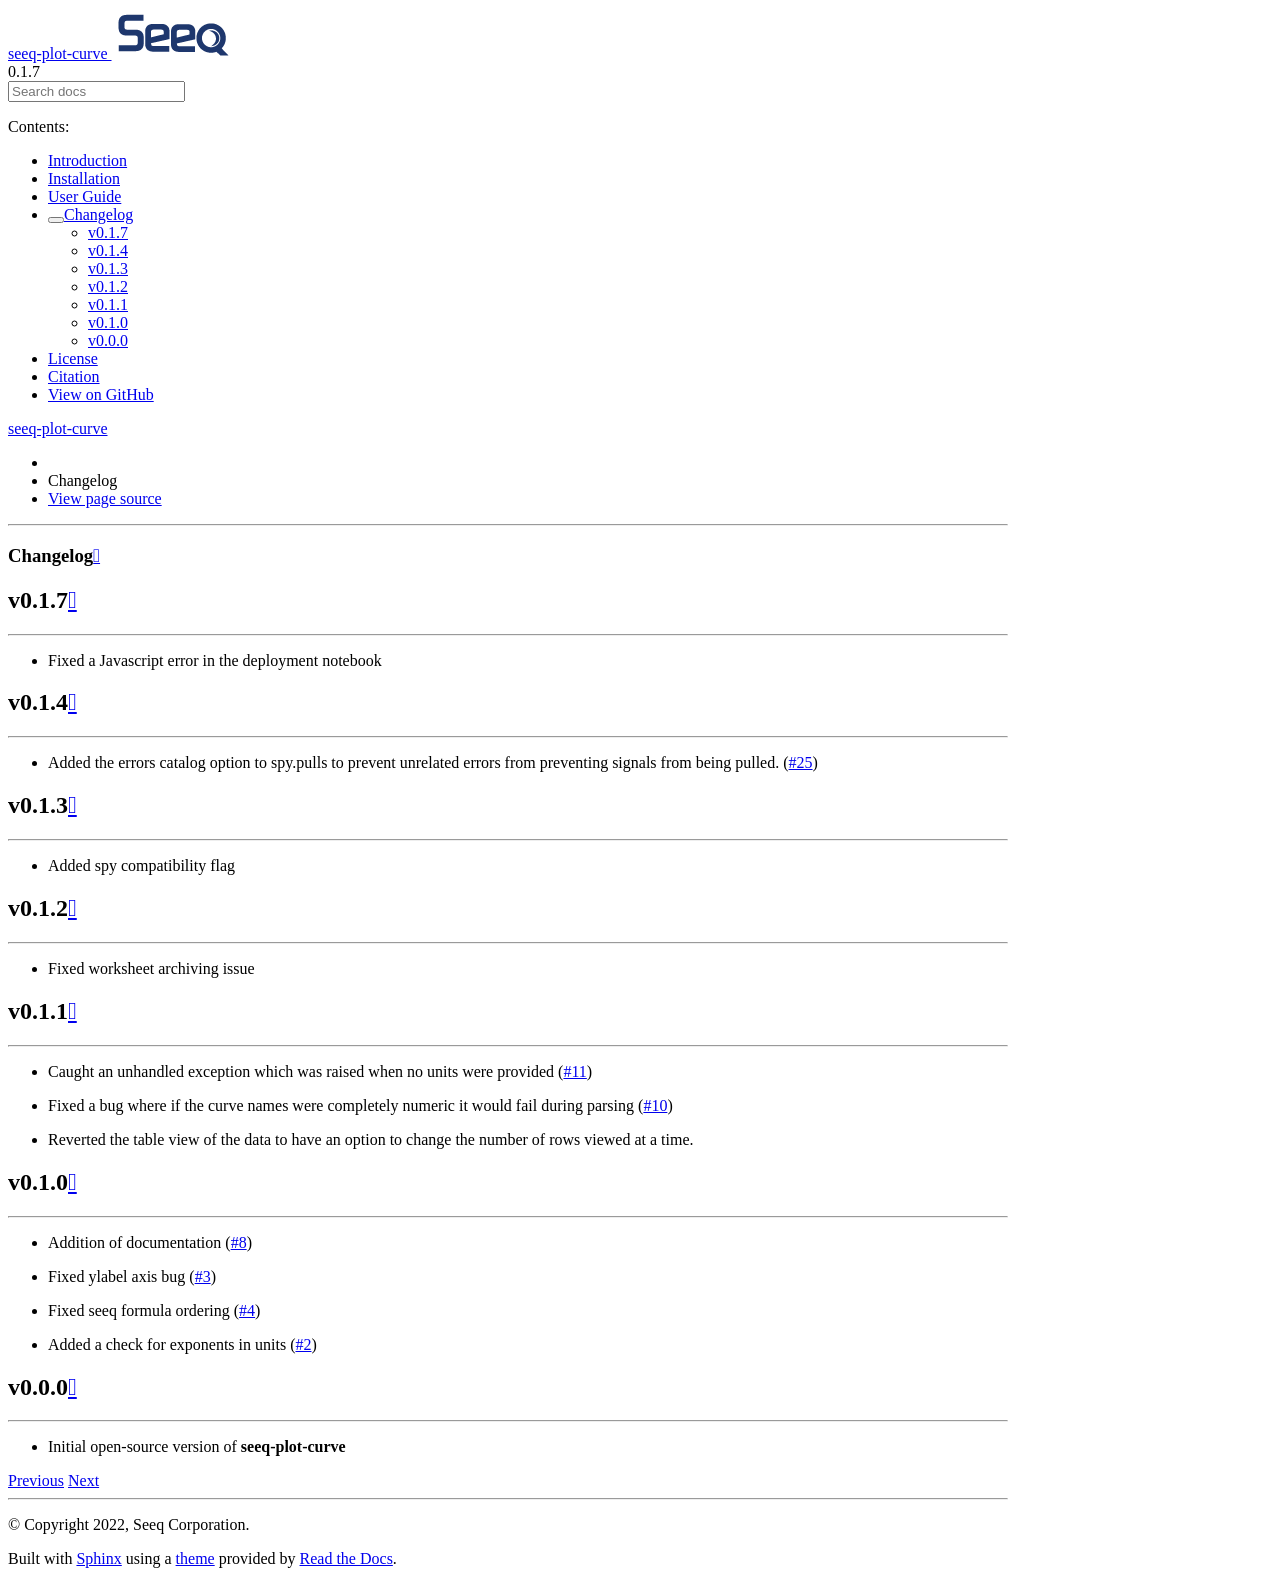
==== commit a2630154: "Revert "docs update" This reverts commit f9f867ec33a1adc8daaec377d4dd90258bd8cdfe." ====
--- a/docs/changelog.html
+++ b/docs/changelog.html
@@ -1,23 +1,25 @@
-
-
 <!DOCTYPE html>
 <html class="writer-html5" lang="en" data-content_root="./">
 <head>
   <meta charset="utf-8" /><meta name="viewport" content="width=device-width, initial-scale=1" />
 
   <meta name="viewport" content="width=device-width, initial-scale=1.0" />
-  <title>Changelog &mdash; seeq-plot-curve 0.1.9 documentation</title>
+  <title>Changelog &mdash; seeq-plot-curve 0.1.7 documentation</title>
       <link rel="stylesheet" type="text/css" href="_static/pygments.css?v=b86133f3" />
-      <link rel="stylesheet" type="text/css" href="_static/css/theme.css?v=9edc463e" />
+      <link rel="stylesheet" type="text/css" href="_static/css/theme.css?v=19f00094" />
       <link rel="stylesheet" type="text/css" href="_static/css/style.css?v=e1c91b72" />
 
   
     <link rel="shortcut icon" href="_static/seeq-favicon.ico"/>
-      <script src="_static/jquery.js?v=5d32c60e"></script>
-      <script src="_static/_sphinx_javascript_frameworks_compat.js?v=2cd50e6c"></script>
-      <script src="_static/documentation_options.js?v=8618f531"></script>
-      <script src="_static/doctools.js?v=fd6eb6e6"></script>
-      <script src="_static/sphinx_highlight.js?v=6ffebe34"></script>
+  <!--[if lt IE 9]>
+    <script src="_static/js/html5shiv.min.js"></script>
+  <![endif]-->
+  
+        <script src="_static/jquery.js?v=5d32c60e"></script>
+        <script src="_static/_sphinx_javascript_frameworks_compat.js?v=2cd50e6c"></script>
+        <script src="_static/documentation_options.js?v=ca7ad2ea"></script>
+        <script src="_static/doctools.js?v=9a2dae69"></script>
+        <script src="_static/sphinx_highlight.js?v=dc90522c"></script>
     <script src="_static/js/theme.js"></script>
     <link rel="index" title="Index" href="genindex.html" />
     <link rel="search" title="Search" href="search.html" />
@@ -37,6 +39,9 @@
             seeq-plot-curve
               <img src="_static/Seeq_logo_darkBlue_sm.png" class="logo" alt="Logo"/>
           </a>
+              <div class="version">
+                0.1.7
+              </div>
 <div role="search">
   <form id="rtd-search-form" class="wy-form" action="search.html" method="get">
     <input type="text" name="q" placeholder="Search docs" aria-label="Search docs" />
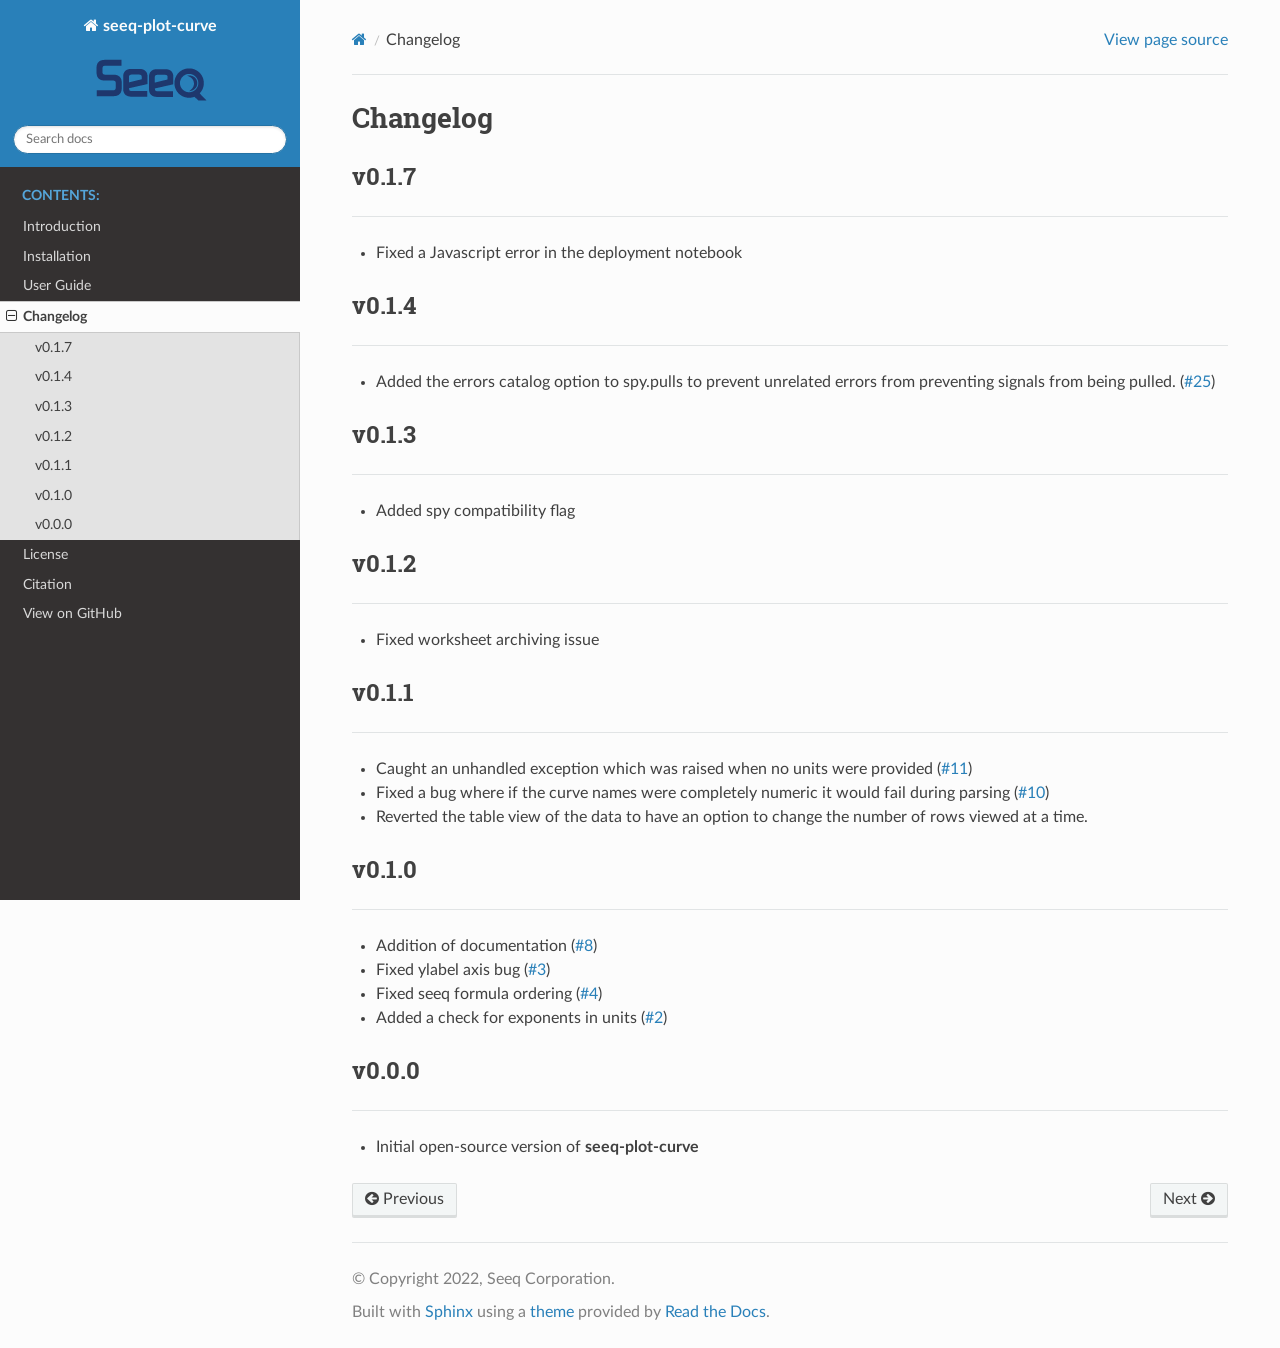
==== commit c87cb795: "docs update" ====
--- a/docs/changelog.html
+++ b/docs/changelog.html
@@ -1,25 +1,23 @@
+
+
 <!DOCTYPE html>
 <html class="writer-html5" lang="en" data-content_root="./">
 <head>
   <meta charset="utf-8" /><meta name="viewport" content="width=device-width, initial-scale=1" />
 
   <meta name="viewport" content="width=device-width, initial-scale=1.0" />
-  <title>Changelog &mdash; seeq-plot-curve 0.1.7 documentation</title>
+  <title>Changelog &mdash; seeq-plot-curve 0.1.9 documentation</title>
       <link rel="stylesheet" type="text/css" href="_static/pygments.css?v=b86133f3" />
-      <link rel="stylesheet" type="text/css" href="_static/css/theme.css?v=19f00094" />
+      <link rel="stylesheet" type="text/css" href="_static/css/theme.css?v=9edc463e" />
       <link rel="stylesheet" type="text/css" href="_static/css/style.css?v=e1c91b72" />
 
   
     <link rel="shortcut icon" href="_static/seeq-favicon.ico"/>
-  <!--[if lt IE 9]>
-    <script src="_static/js/html5shiv.min.js"></script>
-  <![endif]-->
-  
-        <script src="_static/jquery.js?v=5d32c60e"></script>
-        <script src="_static/_sphinx_javascript_frameworks_compat.js?v=2cd50e6c"></script>
-        <script src="_static/documentation_options.js?v=ca7ad2ea"></script>
-        <script src="_static/doctools.js?v=9a2dae69"></script>
-        <script src="_static/sphinx_highlight.js?v=dc90522c"></script>
+      <script src="_static/jquery.js?v=5d32c60e"></script>
+      <script src="_static/_sphinx_javascript_frameworks_compat.js?v=2cd50e6c"></script>
+      <script src="_static/documentation_options.js?v=8618f531"></script>
+      <script src="_static/doctools.js?v=fd6eb6e6"></script>
+      <script src="_static/sphinx_highlight.js?v=6ffebe34"></script>
     <script src="_static/js/theme.js"></script>
     <link rel="index" title="Index" href="genindex.html" />
     <link rel="search" title="Search" href="search.html" />
@@ -39,9 +37,6 @@
             seeq-plot-curve
               <img src="_static/Seeq_logo_darkBlue_sm.png" class="logo" alt="Logo"/>
           </a>
-              <div class="version">
-                0.1.7
-              </div>
 <div role="search">
   <form id="rtd-search-form" class="wy-form" action="search.html" method="get">
     <input type="text" name="q" placeholder="Search docs" aria-label="Search docs" />
--- a/docs/_static/css/theme.css
+++ b/docs/_static/css/theme.css
@@ -0,0 +1,4 @@
+html{box-sizing:border-box}*,:after,:before{box-sizing:inherit}article,aside,details,figcaption,figure,footer,header,hgroup,nav,section{display:block}audio,canvas,video{display:inline-block;*display:inline;*zoom:1}[hidden],audio:not([controls]){display:none}*{-webkit-box-sizing:border-box;-moz-box-sizing:border-box;box-sizing:border-box}html{font-size:100%;-webkit-text-size-adjust:100%;-ms-text-size-adjust:100%}body{margin:0}a:active,a:hover{outline:0}abbr[title]{border-bottom:1px dotted}b,strong{font-weight:700}blockquote{margin:0}dfn{font-style:italic}ins{background:#ff9;text-decoration:none}ins,mark{color:#000}mark{background:#ff0;font-style:italic;font-weight:700}.rst-content code,.rst-content tt,code,kbd,pre,samp{font-family:monospace,serif;_font-family:courier new,monospace;font-size:1em}pre{white-space:pre}q{quotes:none}q:after,q:before{content:"";content:none}small{font-size:85%}sub,sup{font-size:75%;line-height:0;position:relative;vertical-align:baseline}sup{top:-.5em}sub{bottom:-.25em}dl,ol,ul{margin:0;padding:0;list-style:none;list-style-image:none}li{list-style:none}dd{margin:0}img{border:0;-ms-interpolation-mode:bicubic;vertical-align:middle;max-width:100%}svg:not(:root){overflow:hidden}figure,form{margin:0}label{cursor:pointer}button,input,select,textarea{font-size:100%;margin:0;vertical-align:baseline;*vertical-align:middle}button,input{line-height:normal}button,input[type=button],input[type=reset],input[type=submit]{cursor:pointer;-webkit-appearance:button;*overflow:visible}button[disabled],input[disabled]{cursor:default}input[type=search]{-webkit-appearance:textfield;-moz-box-sizing:content-box;-webkit-box-sizing:content-box;box-sizing:content-box}textarea{resize:vertical}table{border-collapse:collapse;border-spacing:0}td{vertical-align:top}.chromeframe{margin:.2em 0;background:#ccc;color:#000;padding:.2em 0}.ir{display:block;border:0;text-indent:-999em;overflow:hidden;background-color:transparent;background-repeat:no-repeat;text-align:left;direction:ltr;*line-height:0}.ir br{display:none}.hidden{display:none!important;visibility:hidden}.visuallyhidden{border:0;clip:rect(0 0 0 0);height:1px;margin:-1px;overflow:hidden;padding:0;position:absolute;width:1px}.visuallyhidden.focusable:active,.visuallyhidden.focusable:focus{clip:auto;height:auto;margin:0;overflow:visible;position:static;width:auto}.invisible{visibility:hidden}.relative{position:relative}big,small{font-size:100%}@media print{body,html,section{background:none!important}*{box-shadow:none!important;text-shadow:none!important;filter:none!important;-ms-filter:none!important}a,a:visited{text-decoration:underline}.ir a:after,a[href^="#"]:after,a[href^="javascript:"]:after{content:""}blockquote,pre{page-break-inside:avoid}thead{display:table-header-group}img,tr{page-break-inside:avoid}img{max-width:100%!important}@page{margin:.5cm}.rst-content .toctree-wrapper>p.caption,h2,h3,p{orphans:3;widows:3}.rst-content .toctree-wrapper>p.caption,h2,h3{page-break-after:avoid}}.btn,.fa:before,.icon:before,.rst-content .admonition,.rst-content .admonition-title:before,.rst-content .admonition-todo,.rst-content .attention,.rst-content .caution,.rst-content .code-block-caption .headerlink:before,.rst-content .danger,.rst-content .eqno .headerlink:before,.rst-content .error,.rst-content .hint,.rst-content .important,.rst-content .note,.rst-content .seealso,.rst-content .tip,.rst-content .warning,.rst-content code.download span:first-child:before,.rst-content dl dt .headerlink:before,.rst-content h1 .headerlink:before,.rst-content h2 .headerlink:before,.rst-content h3 .headerlink:before,.rst-content h4 .headerlink:before,.rst-content h5 .headerlink:before,.rst-content h6 .headerlink:before,.rst-content p.caption .headerlink:before,.rst-content p .headerlink:before,.rst-content table>caption .headerlink:before,.rst-content tt.download span:first-child:before,.wy-alert,.wy-dropdown .caret:before,.wy-inline-validate.wy-inline-validate-danger .wy-input-context:before,.wy-inline-validate.wy-inline-validate-info .wy-input-context:before,.wy-inline-validate.wy-inline-validate-success .wy-input-context:before,.wy-inline-validate.wy-inline-validate-warning .wy-input-context:before,.wy-menu-vertical li.current>a button.toctree-expand:before,.wy-menu-vertical li.on a button.toctree-expand:before,.wy-menu-vertical li button.toctree-expand:before,input[type=color],input[type=date],input[type=datetime-local],input[type=datetime],input[type=email],input[type=month],input[type=number],input[type=password],input[type=search],input[type=tel],input[type=text],input[type=time],input[type=url],input[type=week],select,textarea{-webkit-font-smoothing:antialiased}.clearfix{*zoom:1}.clearfix:after,.clearfix:before{display:table;content:""}.clearfix:after{clear:both}/*!
+ *  Font Awesome 4.7.0 by @davegandy - http://fontawesome.io - @fontawesome
+ *  License - http://fontawesome.io/license (Font: SIL OFL 1.1, CSS: MIT License)
+ */@font-face{font-family:FontAwesome;src:url(fonts/fontawesome-webfont.eot?674f50d287a8c48dc19ba404d20fe713);src:url(fonts/fontawesome-webfont.eot?674f50d287a8c48dc19ba404d20fe713?#iefix&v=4.7.0) format("embedded-opentype"),url(fonts/fontawesome-webfont.woff2?af7ae505a9eed503f8b8e6982036873e) format("woff2"),url(fonts/fontawesome-webfont.woff?fee66e712a8a08eef5805a46892932ad) format("woff"),url(fonts/fontawesome-webfont.ttf?b06871f281fee6b241d60582ae9369b9) format("truetype"),url(fonts/fontawesome-webfont.svg?912ec66d7572ff821749319396470bde#fontawesomeregular) format("svg");font-weight:400;font-style:normal}.fa,.icon,.rst-content .admonition-title,.rst-content .code-block-caption .headerlink,.rst-content .eqno .headerlink,.rst-content code.download span:first-child,.rst-content dl dt .headerlink,.rst-content h1 .headerlink,.rst-content h2 .headerlink,.rst-content h3 .headerlink,.rst-content h4 .headerlink,.rst-content h5 .headerlink,.rst-content h6 .headerlink,.rst-content p.caption .headerlink,.rst-content p .headerlink,.rst-content table>caption .headerlink,.rst-content tt.download span:first-child,.wy-menu-vertical li.current>a button.toctree-expand,.wy-menu-vertical li.on a button.toctree-expand,.wy-menu-vertical li button.toctree-expand{display:inline-block;font:normal normal normal 14px/1 FontAwesome;font-size:inherit;text-rendering:auto;-webkit-font-smoothing:antialiased;-moz-osx-font-smoothing:grayscale}.fa-lg{font-size:1.33333em;line-height:.75em;vertical-align:-15%}.fa-2x{font-size:2em}.fa-3x{font-size:3em}.fa-4x{font-size:4em}.fa-5x{font-size:5em}.fa-fw{width:1.28571em;text-align:center}.fa-ul{padding-left:0;margin-left:2.14286em;list-style-type:none}.fa-ul>li{position:relative}.fa-li{position:absolute;left:-2.14286em;width:2.14286em;top:.14286em;text-align:center}.fa-li.fa-lg{left:-1.85714em}.fa-border{padding:.2em .25em .15em;border:.08em solid #eee;border-radius:.1em}.fa-pull-left{float:left}.fa-pull-right{float:right}.fa-pull-left.icon,.fa.fa-pull-left,.rst-content .code-block-caption .fa-pull-left.headerlink,.rst-content .eqno .fa-pull-left.headerlink,.rst-content .fa-pull-left.admonition-title,.rst-content code.download span.fa-pull-left:first-child,.rst-content dl dt .fa-pull-left.headerlink,.rst-content h1 .fa-pull-left.headerlink,.rst-content h2 .fa-pull-left.headerlink,.rst-content h3 .fa-pull-left.headerlink,.rst-content h4 .fa-pull-left.headerlink,.rst-content h5 .fa-pull-left.headerlink,.rst-content h6 .fa-pull-left.headerlink,.rst-content p .fa-pull-left.headerlink,.rst-content table>caption .fa-pull-left.headerlink,.rst-content tt.download span.fa-pull-left:first-child,.wy-menu-vertical li.current>a button.fa-pull-left.toctree-expand,.wy-menu-vertical li.on a button.fa-pull-left.toctree-expand,.wy-menu-vertical li button.fa-pull-left.toctree-expand{margin-right:.3em}.fa-pull-right.icon,.fa.fa-pull-right,.rst-content .code-block-caption .fa-pull-right.headerlink,.rst-content .eqno .fa-pull-right.headerlink,.rst-content .fa-pull-right.admonition-title,.rst-content code.download span.fa-pull-right:first-child,.rst-content dl dt .fa-pull-right.headerlink,.rst-content h1 .fa-pull-right.headerlink,.rst-content h2 .fa-pull-right.headerlink,.rst-content h3 .fa-pull-right.headerlink,.rst-content h4 .fa-pull-right.headerlink,.rst-content h5 .fa-pull-right.headerlink,.rst-content h6 .fa-pull-right.headerlink,.rst-content p .fa-pull-right.headerlink,.rst-content table>caption .fa-pull-right.headerlink,.rst-content tt.download span.fa-pull-right:first-child,.wy-menu-vertical li.current>a button.fa-pull-right.toctree-expand,.wy-menu-vertical li.on a button.fa-pull-right.toctree-expand,.wy-menu-vertical li button.fa-pull-right.toctree-expand{margin-left:.3em}.pull-right{float:right}.pull-left{float:left}.fa.pull-left,.pull-left.icon,.rst-content .code-block-caption .pull-left.headerlink,.rst-content .eqno .pull-left.headerlink,.rst-content .pull-left.admonition-title,.rst-content code.download span.pull-left:first-child,.rst-content dl dt .pull-left.headerlink,.rst-content h1 .pull-left.headerlink,.rst-content h2 .pull-left.headerlink,.rst-content h3 .pull-left.headerlink,.rst-content h4 .pull-left.headerlink,.rst-content h5 .pull-left.headerlink,.rst-content h6 .pull-left.headerlink,.rst-content p .pull-left.headerlink,.rst-content table>caption .pull-left.headerlink,.rst-content tt.download span.pull-left:first-child,.wy-menu-vertical li.current>a button.pull-left.toctree-expand,.wy-menu-vertical li.on a button.pull-left.toctree-expand,.wy-menu-vertical li button.pull-left.toctree-expand{margin-right:.3em}.fa.pull-right,.pull-right.icon,.rst-content .code-block-caption .pull-right.headerlink,.rst-content .eqno .pull-right.headerlink,.rst-content .pull-right.admonition-title,.rst-content code.download span.pull-right:first-child,.rst-content dl dt .pull-right.headerlink,.rst-content h1 .pull-right.headerlink,.rst-content h2 .pull-right.headerlink,.rst-content h3 .pull-right.headerlink,.rst-content h4 .pull-right.headerlink,.rst-content h5 .pull-right.headerlink,.rst-content h6 .pull-right.headerlink,.rst-content p .pull-right.headerlink,.rst-content table>caption .pull-right.headerlink,.rst-content tt.download span.pull-right:first-child,.wy-menu-vertical li.current>a button.pull-right.toctree-expand,.wy-menu-vertical li.on a button.pull-right.toctree-expand,.wy-menu-vertical li button.pull-right.toctree-expand{margin-left:.3em}.fa-spin{-webkit-animation:fa-spin 2s linear infinite;animation:fa-spin 2s linear infinite}.fa-pulse{-webkit-animation:fa-spin 1s steps(8) infinite;animation:fa-spin 1s steps(8) infinite}@-webkit-keyframes fa-spin{0%{-webkit-transform:rotate(0deg);transform:rotate(0deg)}to{-webkit-transform:rotate(359deg);transform:rotate(359deg)}}@keyframes fa-spin{0%{-webkit-transform:rotate(0deg);transform:rotate(0deg)}to{-webkit-transform:rotate(359deg);transform:rotate(359deg)}}.fa-rotate-90{-ms-filter:"progid:DXImageTransform.Microsoft.BasicImage(rotation=1)";-webkit-transform:rotate(90deg);-ms-transform:rotate(90deg);transform:rotate(90deg)}.fa-rotate-180{-ms-filter:"progid:DXImageTransform.Microsoft.BasicImage(rotation=2)";-webkit-transform:rotate(180deg);-ms-transform:rotate(180deg);transform:rotate(180deg)}.fa-rotate-270{-ms-filter:"progid:DXImageTransform.Microsoft.BasicImage(rotation=3)";-webkit-transform:rotate(270deg);-ms-transform:rotate(270deg);transform:rotate(270deg)}.fa-flip-horizontal{-ms-filter:"progid:DXImageTransform.Microsoft.BasicImage(rotation=0, mirror=1)";-webkit-transform:scaleX(-1);-ms-transform:scaleX(-1);transform:scaleX(-1)}.fa-flip-vertical{-ms-filter:"progid:DXImageTransform.Microsoft.BasicImage(rotation=2, mirror=1)";-webkit-transform:scaleY(-1);-ms-transform:scaleY(-1);transform:scaleY(-1)}:root .fa-flip-horizontal,:root .fa-flip-vertical,:root .fa-rotate-90,:root .fa-rotate-180,:root .fa-rotate-270{filter:none}.fa-stack{position:relative;display:inline-block;width:2em;height:2em;line-height:2em;vertical-align:middle}.fa-stack-1x,.fa-stack-2x{position:absolute;left:0;width:100%;text-align:center}.fa-stack-1x{line-height:inherit}.fa-stack-2x{font-size:2em}.fa-inverse{color:#fff}.fa-glass:before{content:""}.fa-music:before{content:""}.fa-search:before,.icon-search:before{content:""}.fa-envelope-o:before{content:""}.fa-heart:before{content:""}.fa-star:before{content:""}.fa-star-o:before{content:""}.fa-user:before{content:""}.fa-film:before{content:""}.fa-th-large:before{content:""}.fa-th:before{content:""}.fa-th-list:before{content:""}.fa-check:before{content:""}.fa-close:before,.fa-remove:before,.fa-times:before{content:""}.fa-search-plus:before{content:""}.fa-search-minus:before{content:""}.fa-power-off:before{content:""}.fa-signal:before{content:""}.fa-cog:before,.fa-gear:before{content:""}.fa-trash-o:before{content:""}.fa-home:before,.icon-home:before{content:""}.fa-file-o:before{content:""}.fa-clock-o:before{content:""}.fa-road:before{content:""}.fa-download:before,.rst-content code.download span:first-child:before,.rst-content tt.download span:first-child:before{content:""}.fa-arrow-circle-o-down:before{content:""}.fa-arrow-circle-o-up:before{content:""}.fa-inbox:before{content:""}.fa-play-circle-o:before{content:""}.fa-repeat:before,.fa-rotate-right:before{content:""}.fa-refresh:before{content:""}.fa-list-alt:before{content:""}.fa-lock:before{content:""}.fa-flag:before{content:""}.fa-headphones:before{content:""}.fa-volume-off:before{content:""}.fa-volume-down:before{content:""}.fa-volume-up:before{content:""}.fa-qrcode:before{content:""}.fa-barcode:before{content:""}.fa-tag:before{content:""}.fa-tags:before{content:""}.fa-book:before,.icon-book:before{content:""}.fa-bookmark:before{content:""}.fa-print:before{content:""}.fa-camera:before{content:""}.fa-font:before{content:""}.fa-bold:before{content:""}.fa-italic:before{content:""}.fa-text-height:before{content:""}.fa-text-width:before{content:""}.fa-align-left:before{content:""}.fa-align-center:before{content:""}.fa-align-right:before{content:""}.fa-align-justify:before{content:""}.fa-list:before{content:""}.fa-dedent:before,.fa-outdent:before{content:""}.fa-indent:before{content:""}.fa-video-camera:before{content:""}.fa-image:before,.fa-photo:before,.fa-picture-o:before{content:""}.fa-pencil:before{content:""}.fa-map-marker:before{content:""}.fa-adjust:before{content:""}.fa-tint:before{content:""}.fa-edit:before,.fa-pencil-square-o:before{content:""}.fa-share-square-o:before{content:""}.fa-check-square-o:before{content:""}.fa-arrows:before{content:""}.fa-step-backward:before{content:""}.fa-fast-backward:before{content:""}.fa-backward:before{content:""}.fa-play:before{content:""}.fa-pause:before{content:""}.fa-stop:before{content:""}.fa-forward:before{content:""}.fa-fast-forward:before{content:""}.fa-step-forward:before{content:""}.fa-eject:before{content:""}.fa-chevron-left:before{content:""}.fa-chevron-right:before{content:""}.fa-plus-circle:before{content:""}.fa-minus-circle:before{content:""}.fa-times-circle:before,.wy-inline-validate.wy-inline-validate-danger .wy-input-context:before{content:""}.fa-check-circle:before,.wy-inline-validate.wy-inline-validate-success .wy-input-context:before{content:""}.fa-question-circle:before{content:""}.fa-info-circle:before{content:""}.fa-crosshairs:before{content:""}.fa-times-circle-o:before{content:""}.fa-check-circle-o:before{content:""}.fa-ban:before{content:""}.fa-arrow-left:before{content:""}.fa-arrow-right:before{content:""}.fa-arrow-up:before{content:""}.fa-arrow-down:before{content:""}.fa-mail-forward:before,.fa-share:before{content:""}.fa-expand:before{content:""}.fa-compress:before{content:""}.fa-plus:before{content:""}.fa-minus:before{content:""}.fa-asterisk:before{content:""}.fa-exclamation-circle:before,.rst-content .admonition-title:before,.wy-inline-validate.wy-inline-validate-info .wy-input-context:before,.wy-inline-validate.wy-inline-validate-warning .wy-input-context:before{content:""}.fa-gift:before{content:""}.fa-leaf:before{content:""}.fa-fire:before,.icon-fire:before{content:""}.fa-eye:before{content:""}.fa-eye-slash:before{content:""}.fa-exclamation-triangle:before,.fa-warning:before{content:""}.fa-plane:before{content:""}.fa-calendar:before{content:""}.fa-random:before{content:""}.fa-comment:before{content:""}.fa-magnet:before{content:""}.fa-chevron-up:before{content:""}.fa-chevron-down:before{content:""}.fa-retweet:before{content:""}.fa-shopping-cart:before{content:""}.fa-folder:before{content:""}.fa-folder-open:before{content:""}.fa-arrows-v:before{content:""}.fa-arrows-h:before{content:""}.fa-bar-chart-o:before,.fa-bar-chart:before{content:""}.fa-twitter-square:before{content:""}.fa-facebook-square:before{content:""}.fa-camera-retro:before{content:""}.fa-key:before{content:""}.fa-cogs:before,.fa-gears:before{content:""}.fa-comments:before{content:""}.fa-thumbs-o-up:before{content:""}.fa-thumbs-o-down:before{content:""}.fa-star-half:before{content:""}.fa-heart-o:before{content:""}.fa-sign-out:before{content:""}.fa-linkedin-square:before{content:""}.fa-thumb-tack:before{content:""}.fa-external-link:before{content:""}.fa-sign-in:before{content:""}.fa-trophy:before{content:""}.fa-github-square:before{content:""}.fa-upload:before{content:""}.fa-lemon-o:before{content:""}.fa-phone:before{content:""}.fa-square-o:before{content:""}.fa-bookmark-o:before{content:""}.fa-phone-square:before{content:""}.fa-twitter:before{content:""}.fa-facebook-f:before,.fa-facebook:before{content:""}.fa-github:before,.icon-github:before{content:""}.fa-unlock:before{content:""}.fa-credit-card:before{content:""}.fa-feed:before,.fa-rss:before{content:""}.fa-hdd-o:before{content:""}.fa-bullhorn:before{content:""}.fa-bell:before{content:""}.fa-certificate:before{content:""}.fa-hand-o-right:before{content:""}.fa-hand-o-left:before{content:""}.fa-hand-o-up:before{content:""}.fa-hand-o-down:before{content:""}.fa-arrow-circle-left:before,.icon-circle-arrow-left:before{content:""}.fa-arrow-circle-right:before,.icon-circle-arrow-right:before{content:""}.fa-arrow-circle-up:before{content:""}.fa-arrow-circle-down:before{content:""}.fa-globe:before{content:""}.fa-wrench:before{content:""}.fa-tasks:before{content:""}.fa-filter:before{content:""}.fa-briefcase:before{content:""}.fa-arrows-alt:before{content:""}.fa-group:before,.fa-users:before{content:""}.fa-chain:before,.fa-link:before,.icon-link:before{content:""}.fa-cloud:before{content:""}.fa-flask:before{content:""}.fa-cut:before,.fa-scissors:before{content:""}.fa-copy:before,.fa-files-o:before{content:""}.fa-paperclip:before{content:""}.fa-floppy-o:before,.fa-save:before{content:""}.fa-square:before{content:""}.fa-bars:before,.fa-navicon:before,.fa-reorder:before{content:""}.fa-list-ul:before{content:""}.fa-list-ol:before{content:""}.fa-strikethrough:before{content:""}.fa-underline:before{content:""}.fa-table:before{content:""}.fa-magic:before{content:""}.fa-truck:before{content:""}.fa-pinterest:before{content:""}.fa-pinterest-square:before{content:""}.fa-google-plus-square:before{content:""}.fa-google-plus:before{content:""}.fa-money:before{content:""}.fa-caret-down:before,.icon-caret-down:before,.wy-dropdown .caret:before{content:""}.fa-caret-up:before{content:""}.fa-caret-left:before{content:""}.fa-caret-right:before{content:""}.fa-columns:before{content:""}.fa-sort:before,.fa-unsorted:before{content:""}.fa-sort-desc:before,.fa-sort-down:before{content:""}.fa-sort-asc:before,.fa-sort-up:before{content:""}.fa-envelope:before{content:""}.fa-linkedin:before{content:""}.fa-rotate-left:before,.fa-undo:before{content:""}.fa-gavel:before,.fa-legal:before{content:""}.fa-dashboard:before,.fa-tachometer:before{content:""}.fa-comment-o:before{content:""}.fa-comments-o:before{content:""}.fa-bolt:before,.fa-flash:before{content:""}.fa-sitemap:before{content:""}.fa-umbrella:before{content:""}.fa-clipboard:before,.fa-paste:before{content:""}.fa-lightbulb-o:before{content:""}.fa-exchange:before{content:""}.fa-cloud-download:before{content:""}.fa-cloud-upload:before{content:""}.fa-user-md:before{content:""}.fa-stethoscope:before{content:""}.fa-suitcase:before{content:""}.fa-bell-o:before{content:""}.fa-coffee:before{content:""}.fa-cutlery:before{content:""}.fa-file-text-o:before{content:""}.fa-building-o:before{content:""}.fa-hospital-o:before{content:""}.fa-ambulance:before{content:""}.fa-medkit:before{content:""}.fa-fighter-jet:before{content:""}.fa-beer:before{content:""}.fa-h-square:before{content:""}.fa-plus-square:before{content:""}.fa-angle-double-left:before{content:""}.fa-angle-double-right:before{content:""}.fa-angle-double-up:before{content:""}.fa-angle-double-down:before{content:""}.fa-angle-left:before{content:""}.fa-angle-right:before{content:""}.fa-angle-up:before{content:""}.fa-angle-down:before{content:""}.fa-desktop:before{content:""}.fa-laptop:before{content:""}.fa-tablet:before{content:""}.fa-mobile-phone:before,.fa-mobile:before{content:""}.fa-circle-o:before{content:""}.fa-quote-left:before{content:""}.fa-quote-right:before{content:""}.fa-spinner:before{content:""}.fa-circle:before{content:""}.fa-mail-reply:before,.fa-reply:before{content:""}.fa-github-alt:before{content:""}.fa-folder-o:before{content:""}.fa-folder-open-o:before{content:""}.fa-smile-o:before{content:""}.fa-frown-o:before{content:""}.fa-meh-o:before{content:""}.fa-gamepad:before{content:""}.fa-keyboard-o:before{content:""}.fa-flag-o:before{content:""}.fa-flag-checkered:before{content:""}.fa-terminal:before{content:""}.fa-code:before{content:""}.fa-mail-reply-all:before,.fa-reply-all:before{content:""}.fa-star-half-empty:before,.fa-star-half-full:before,.fa-star-half-o:before{content:""}.fa-location-arrow:before{content:""}.fa-crop:before{content:""}.fa-code-fork:before{content:""}.fa-chain-broken:before,.fa-unlink:before{content:""}.fa-question:before{content:""}.fa-info:before{content:""}.fa-exclamation:before{content:""}.fa-superscript:before{content:""}.fa-subscript:before{content:""}.fa-eraser:before{content:""}.fa-puzzle-piece:before{content:""}.fa-microphone:before{content:""}.fa-microphone-slash:before{content:""}.fa-shield:before{content:""}.fa-calendar-o:before{content:""}.fa-fire-extinguisher:before{content:""}.fa-rocket:before{content:""}.fa-maxcdn:before{content:""}.fa-chevron-circle-left:before{content:""}.fa-chevron-circle-right:before{content:""}.fa-chevron-circle-up:before{content:""}.fa-chevron-circle-down:before{content:""}.fa-html5:before{content:""}.fa-css3:before{content:""}.fa-anchor:before{content:""}.fa-unlock-alt:before{content:""}.fa-bullseye:before{content:""}.fa-ellipsis-h:before{content:""}.fa-ellipsis-v:before{content:""}.fa-rss-square:before{content:""}.fa-play-circle:before{content:""}.fa-ticket:before{content:""}.fa-minus-square:before{content:""}.fa-minus-square-o:before,.wy-menu-vertical li.current>a button.toctree-expand:before,.wy-menu-vertical li.on a button.toctree-expand:before{content:""}.fa-level-up:before{content:""}.fa-level-down:before{content:""}.fa-check-square:before{content:""}.fa-pencil-square:before{content:""}.fa-external-link-square:before{content:""}.fa-share-square:before{content:""}.fa-compass:before{content:""}.fa-caret-square-o-down:before,.fa-toggle-down:before{content:""}.fa-caret-square-o-up:before,.fa-toggle-up:before{content:""}.fa-caret-square-o-right:before,.fa-toggle-right:before{content:""}.fa-eur:before,.fa-euro:before{content:""}.fa-gbp:before{content:""}.fa-dollar:before,.fa-usd:before{content:""}.fa-inr:before,.fa-rupee:before{content:""}.fa-cny:before,.fa-jpy:before,.fa-rmb:before,.fa-yen:before{content:""}.fa-rouble:before,.fa-rub:before,.fa-ruble:before{content:""}.fa-krw:before,.fa-won:before{content:""}.fa-bitcoin:before,.fa-btc:before{content:""}.fa-file:before{content:""}.fa-file-text:before{content:""}.fa-sort-alpha-asc:before{content:""}.fa-sort-alpha-desc:before{content:""}.fa-sort-amount-asc:before{content:""}.fa-sort-amount-desc:before{content:""}.fa-sort-numeric-asc:before{content:""}.fa-sort-numeric-desc:before{content:""}.fa-thumbs-up:before{content:""}.fa-thumbs-down:before{content:""}.fa-youtube-square:before{content:""}.fa-youtube:before{content:""}.fa-xing:before{content:""}.fa-xing-square:before{content:""}.fa-youtube-play:before{content:""}.fa-dropbox:before{content:""}.fa-stack-overflow:before{content:""}.fa-instagram:before{content:""}.fa-flickr:before{content:""}.fa-adn:before{content:""}.fa-bitbucket:before,.icon-bitbucket:before{content:""}.fa-bitbucket-square:before{content:""}.fa-tumblr:before{content:""}.fa-tumblr-square:before{content:""}.fa-long-arrow-down:before{content:""}.fa-long-arrow-up:before{content:""}.fa-long-arrow-left:before{content:""}.fa-long-arrow-right:before{content:""}.fa-apple:before{content:""}.fa-windows:before{content:""}.fa-android:before{content:""}.fa-linux:before{content:""}.fa-dribbble:before{content:""}.fa-skype:before{content:""}.fa-foursquare:before{content:""}.fa-trello:before{content:""}.fa-female:before{content:""}.fa-male:before{content:""}.fa-gittip:before,.fa-gratipay:before{content:""}.fa-sun-o:before{content:""}.fa-moon-o:before{content:""}.fa-archive:before{content:""}.fa-bug:before{content:""}.fa-vk:before{content:""}.fa-weibo:before{content:""}.fa-renren:before{content:""}.fa-pagelines:before{content:""}.fa-stack-exchange:before{content:""}.fa-arrow-circle-o-right:before{content:""}.fa-arrow-circle-o-left:before{content:""}.fa-caret-square-o-left:before,.fa-toggle-left:before{content:""}.fa-dot-circle-o:before{content:""}.fa-wheelchair:before{content:""}.fa-vimeo-square:before{content:""}.fa-try:before,.fa-turkish-lira:before{content:""}.fa-plus-square-o:before,.wy-menu-vertical li button.toctree-expand:before{content:""}.fa-space-shuttle:before{content:""}.fa-slack:before{content:""}.fa-envelope-square:before{content:""}.fa-wordpress:before{content:""}.fa-openid:before{content:""}.fa-bank:before,.fa-institution:before,.fa-university:before{content:""}.fa-graduation-cap:before,.fa-mortar-board:before{content:""}.fa-yahoo:before{content:""}.fa-google:before{content:""}.fa-reddit:before{content:""}.fa-reddit-square:before{content:""}.fa-stumbleupon-circle:before{content:""}.fa-stumbleupon:before{content:""}.fa-delicious:before{content:""}.fa-digg:before{content:""}.fa-pied-piper-pp:before{content:""}.fa-pied-piper-alt:before{content:""}.fa-drupal:before{content:""}.fa-joomla:before{content:""}.fa-language:before{content:""}.fa-fax:before{content:""}.fa-building:before{content:""}.fa-child:before{content:""}.fa-paw:before{content:""}.fa-spoon:before{content:""}.fa-cube:before{content:""}.fa-cubes:before{content:""}.fa-behance:before{content:""}.fa-behance-square:before{content:""}.fa-steam:before{content:""}.fa-steam-square:before{content:""}.fa-recycle:before{content:""}.fa-automobile:before,.fa-car:before{content:""}.fa-cab:before,.fa-taxi:before{content:""}.fa-tree:before{content:""}.fa-spotify:before{content:""}.fa-deviantart:before{content:""}.fa-soundcloud:before{content:""}.fa-database:before{content:""}.fa-file-pdf-o:before{content:""}.fa-file-word-o:before{content:""}.fa-file-excel-o:before{content:""}.fa-file-powerpoint-o:before{content:""}.fa-file-image-o:before,.fa-file-photo-o:before,.fa-file-picture-o:before{content:""}.fa-file-archive-o:before,.fa-file-zip-o:before{content:""}.fa-file-audio-o:before,.fa-file-sound-o:before{content:""}.fa-file-movie-o:before,.fa-file-video-o:before{content:""}.fa-file-code-o:before{content:""}.fa-vine:before{content:""}.fa-codepen:before{content:""}.fa-jsfiddle:before{content:""}.fa-life-bouy:before,.fa-life-buoy:before,.fa-life-ring:before,.fa-life-saver:before,.fa-support:before{content:""}.fa-circle-o-notch:before{content:""}.fa-ra:before,.fa-rebel:before,.fa-resistance:before{content:""}.fa-empire:before,.fa-ge:before{content:""}.fa-git-square:before{content:""}.fa-git:before{content:""}.fa-hacker-news:before,.fa-y-combinator-square:before,.fa-yc-square:before{content:""}.fa-tencent-weibo:before{content:""}.fa-qq:before{content:""}.fa-wechat:before,.fa-weixin:before{content:""}.fa-paper-plane:before,.fa-send:before{content:""}.fa-paper-plane-o:before,.fa-send-o:before{content:""}.fa-history:before{content:""}.fa-circle-thin:before{content:""}.fa-header:before{content:""}.fa-paragraph:before{content:""}.fa-sliders:before{content:""}.fa-share-alt:before{content:""}.fa-share-alt-square:before{content:""}.fa-bomb:before{content:""}.fa-futbol-o:before,.fa-soccer-ball-o:before{content:""}.fa-tty:before{content:""}.fa-binoculars:before{content:""}.fa-plug:before{content:""}.fa-slideshare:before{content:""}.fa-twitch:before{content:""}.fa-yelp:before{content:""}.fa-newspaper-o:before{content:""}.fa-wifi:before{content:""}.fa-calculator:before{content:""}.fa-paypal:before{content:""}.fa-google-wallet:before{content:""}.fa-cc-visa:before{content:""}.fa-cc-mastercard:before{content:""}.fa-cc-discover:before{content:""}.fa-cc-amex:before{content:""}.fa-cc-paypal:before{content:""}.fa-cc-stripe:before{content:""}.fa-bell-slash:before{content:""}.fa-bell-slash-o:before{content:""}.fa-trash:before{content:""}.fa-copyright:before{content:""}.fa-at:before{content:""}.fa-eyedropper:before{content:""}.fa-paint-brush:before{content:""}.fa-birthday-cake:before{content:""}.fa-area-chart:before{content:""}.fa-pie-chart:before{content:""}.fa-line-chart:before{content:""}.fa-lastfm:before{content:""}.fa-lastfm-square:before{content:""}.fa-toggle-off:before{content:""}.fa-toggle-on:before{content:""}.fa-bicycle:before{content:""}.fa-bus:before{content:""}.fa-ioxhost:before{content:""}.fa-angellist:before{content:""}.fa-cc:before{content:""}.fa-ils:before,.fa-shekel:before,.fa-sheqel:before{content:""}.fa-meanpath:before{content:""}.fa-buysellads:before{content:""}.fa-connectdevelop:before{content:""}.fa-dashcube:before{content:""}.fa-forumbee:before{content:""}.fa-leanpub:before{content:""}.fa-sellsy:before{content:""}.fa-shirtsinbulk:before{content:""}.fa-simplybuilt:before{content:""}.fa-skyatlas:before{content:""}.fa-cart-plus:before{content:""}.fa-cart-arrow-down:before{content:""}.fa-diamond:before{content:""}.fa-ship:before{content:""}.fa-user-secret:before{content:""}.fa-motorcycle:before{content:""}.fa-street-view:before{content:""}.fa-heartbeat:before{content:""}.fa-venus:before{content:""}.fa-mars:before{content:""}.fa-mercury:before{content:""}.fa-intersex:before,.fa-transgender:before{content:""}.fa-transgender-alt:before{content:""}.fa-venus-double:before{content:""}.fa-mars-double:before{content:""}.fa-venus-mars:before{content:""}.fa-mars-stroke:before{content:""}.fa-mars-stroke-v:before{content:""}.fa-mars-stroke-h:before{content:""}.fa-neuter:before{content:""}.fa-genderless:before{content:""}.fa-facebook-official:before{content:""}.fa-pinterest-p:before{content:""}.fa-whatsapp:before{content:""}.fa-server:before{content:""}.fa-user-plus:before{content:""}.fa-user-times:before{content:""}.fa-bed:before,.fa-hotel:before{content:""}.fa-viacoin:before{content:""}.fa-train:before{content:""}.fa-subway:before{content:""}.fa-medium:before{content:""}.fa-y-combinator:before,.fa-yc:before{content:""}.fa-optin-monster:before{content:""}.fa-opencart:before{content:""}.fa-expeditedssl:before{content:""}.fa-battery-4:before,.fa-battery-full:before,.fa-battery:before{content:""}.fa-battery-3:before,.fa-battery-three-quarters:before{content:""}.fa-battery-2:before,.fa-battery-half:before{content:""}.fa-battery-1:before,.fa-battery-quarter:before{content:""}.fa-battery-0:before,.fa-battery-empty:before{content:""}.fa-mouse-pointer:before{content:""}.fa-i-cursor:before{content:""}.fa-object-group:before{content:""}.fa-object-ungroup:before{content:""}.fa-sticky-note:before{content:""}.fa-sticky-note-o:before{content:""}.fa-cc-jcb:before{content:""}.fa-cc-diners-club:before{content:""}.fa-clone:before{content:""}.fa-balance-scale:before{content:""}.fa-hourglass-o:before{content:""}.fa-hourglass-1:before,.fa-hourglass-start:before{content:""}.fa-hourglass-2:before,.fa-hourglass-half:before{content:""}.fa-hourglass-3:before,.fa-hourglass-end:before{content:""}.fa-hourglass:before{content:""}.fa-hand-grab-o:before,.fa-hand-rock-o:before{content:""}.fa-hand-paper-o:before,.fa-hand-stop-o:before{content:""}.fa-hand-scissors-o:before{content:""}.fa-hand-lizard-o:before{content:""}.fa-hand-spock-o:before{content:""}.fa-hand-pointer-o:before{content:""}.fa-hand-peace-o:before{content:""}.fa-trademark:before{content:""}.fa-registered:before{content:""}.fa-creative-commons:before{content:""}.fa-gg:before{content:""}.fa-gg-circle:before{content:""}.fa-tripadvisor:before{content:""}.fa-odnoklassniki:before{content:""}.fa-odnoklassniki-square:before{content:""}.fa-get-pocket:before{content:""}.fa-wikipedia-w:before{content:""}.fa-safari:before{content:""}.fa-chrome:before{content:""}.fa-firefox:before{content:""}.fa-opera:before{content:""}.fa-internet-explorer:before{content:""}.fa-television:before,.fa-tv:before{content:""}.fa-contao:before{content:""}.fa-500px:before{content:""}.fa-amazon:before{content:""}.fa-calendar-plus-o:before{content:""}.fa-calendar-minus-o:before{content:""}.fa-calendar-times-o:before{content:""}.fa-calendar-check-o:before{content:""}.fa-industry:before{content:""}.fa-map-pin:before{content:""}.fa-map-signs:before{content:""}.fa-map-o:before{content:""}.fa-map:before{content:""}.fa-commenting:before{content:""}.fa-commenting-o:before{content:""}.fa-houzz:before{content:""}.fa-vimeo:before{content:""}.fa-black-tie:before{content:""}.fa-fonticons:before{content:""}.fa-reddit-alien:before{content:""}.fa-edge:before{content:""}.fa-credit-card-alt:before{content:""}.fa-codiepie:before{content:""}.fa-modx:before{content:""}.fa-fort-awesome:before{content:""}.fa-usb:before{content:""}.fa-product-hunt:before{content:""}.fa-mixcloud:before{content:""}.fa-scribd:before{content:""}.fa-pause-circle:before{content:""}.fa-pause-circle-o:before{content:""}.fa-stop-circle:before{content:""}.fa-stop-circle-o:before{content:""}.fa-shopping-bag:before{content:""}.fa-shopping-basket:before{content:""}.fa-hashtag:before{content:""}.fa-bluetooth:before{content:""}.fa-bluetooth-b:before{content:""}.fa-percent:before{content:""}.fa-gitlab:before,.icon-gitlab:before{content:""}.fa-wpbeginner:before{content:""}.fa-wpforms:before{content:""}.fa-envira:before{content:""}.fa-universal-access:before{content:""}.fa-wheelchair-alt:before{content:""}.fa-question-circle-o:before{content:""}.fa-blind:before{content:""}.fa-audio-description:before{content:""}.fa-volume-control-phone:before{content:""}.fa-braille:before{content:""}.fa-assistive-listening-systems:before{content:""}.fa-american-sign-language-interpreting:before,.fa-asl-interpreting:before{content:""}.fa-deaf:before,.fa-deafness:before,.fa-hard-of-hearing:before{content:""}.fa-glide:before{content:""}.fa-glide-g:before{content:""}.fa-sign-language:before,.fa-signing:before{content:""}.fa-low-vision:before{content:""}.fa-viadeo:before{content:""}.fa-viadeo-square:before{content:""}.fa-snapchat:before{content:""}.fa-snapchat-ghost:before{content:""}.fa-snapchat-square:before{content:""}.fa-pied-piper:before{content:""}.fa-first-order:before{content:""}.fa-yoast:before{content:""}.fa-themeisle:before{content:""}.fa-google-plus-circle:before,.fa-google-plus-official:before{content:""}.fa-fa:before,.fa-font-awesome:before{content:""}.fa-handshake-o:before{content:""}.fa-envelope-open:before{content:""}.fa-envelope-open-o:before{content:""}.fa-linode:before{content:""}.fa-address-book:before{content:""}.fa-address-book-o:before{content:""}.fa-address-card:before,.fa-vcard:before{content:""}.fa-address-card-o:before,.fa-vcard-o:before{content:""}.fa-user-circle:before{content:""}.fa-user-circle-o:before{content:""}.fa-user-o:before{content:""}.fa-id-badge:before{content:""}.fa-drivers-license:before,.fa-id-card:before{content:""}.fa-drivers-license-o:before,.fa-id-card-o:before{content:""}.fa-quora:before{content:""}.fa-free-code-camp:before{content:""}.fa-telegram:before{content:""}.fa-thermometer-4:before,.fa-thermometer-full:before,.fa-thermometer:before{content:""}.fa-thermometer-3:before,.fa-thermometer-three-quarters:before{content:""}.fa-thermometer-2:before,.fa-thermometer-half:before{content:""}.fa-thermometer-1:before,.fa-thermometer-quarter:before{content:""}.fa-thermometer-0:before,.fa-thermometer-empty:before{content:""}.fa-shower:before{content:""}.fa-bath:before,.fa-bathtub:before,.fa-s15:before{content:""}.fa-podcast:before{content:""}.fa-window-maximize:before{content:""}.fa-window-minimize:before{content:""}.fa-window-restore:before{content:""}.fa-times-rectangle:before,.fa-window-close:before{content:""}.fa-times-rectangle-o:before,.fa-window-close-o:before{content:""}.fa-bandcamp:before{content:""}.fa-grav:before{content:""}.fa-etsy:before{content:""}.fa-imdb:before{content:""}.fa-ravelry:before{content:""}.fa-eercast:before{content:""}.fa-microchip:before{content:""}.fa-snowflake-o:before{content:""}.fa-superpowers:before{content:""}.fa-wpexplorer:before{content:""}.fa-meetup:before{content:""}.sr-only{position:absolute;width:1px;height:1px;padding:0;margin:-1px;overflow:hidden;clip:rect(0,0,0,0);border:0}.sr-only-focusable:active,.sr-only-focusable:focus{position:static;width:auto;height:auto;margin:0;overflow:visible;clip:auto}.fa,.icon,.rst-content .admonition-title,.rst-content .code-block-caption .headerlink,.rst-content .eqno .headerlink,.rst-content code.download span:first-child,.rst-content dl dt .headerlink,.rst-content h1 .headerlink,.rst-content h2 .headerlink,.rst-content h3 .headerlink,.rst-content h4 .headerlink,.rst-content h5 .headerlink,.rst-content h6 .headerlink,.rst-content p.caption .headerlink,.rst-content p .headerlink,.rst-content table>caption .headerlink,.rst-content tt.download span:first-child,.wy-dropdown .caret,.wy-inline-validate.wy-inline-validate-danger .wy-input-context,.wy-inline-validate.wy-inline-validate-info .wy-input-context,.wy-inline-validate.wy-inline-validate-success .wy-input-context,.wy-inline-validate.wy-inline-validate-warning .wy-input-context,.wy-menu-vertical li.current>a button.toctree-expand,.wy-menu-vertical li.on a button.toctree-expand,.wy-menu-vertical li button.toctree-expand{font-family:inherit}.fa:before,.icon:before,.rst-content .admonition-title:before,.rst-content .code-block-caption .headerlink:before,.rst-content .eqno .headerlink:before,.rst-content code.download span:first-child:before,.rst-content dl dt .headerlink:before,.rst-content h1 .headerlink:before,.rst-content h2 .headerlink:before,.rst-content h3 .headerlink:before,.rst-content h4 .headerlink:before,.rst-content h5 .headerlink:before,.rst-content h6 .headerlink:before,.rst-content p.caption .headerlink:before,.rst-content p .headerlink:before,.rst-content table>caption .headerlink:before,.rst-content tt.download span:first-child:before,.wy-dropdown .caret:before,.wy-inline-validate.wy-inline-validate-danger .wy-input-context:before,.wy-inline-validate.wy-inline-validate-info .wy-input-context:before,.wy-inline-validate.wy-inline-validate-success .wy-input-context:before,.wy-inline-validate.wy-inline-validate-warning .wy-input-context:before,.wy-menu-vertical li.current>a button.toctree-expand:before,.wy-menu-vertical li.on a button.toctree-expand:before,.wy-menu-vertical li button.toctree-expand:before{font-family:FontAwesome;display:inline-block;font-style:normal;font-weight:400;line-height:1;text-decoration:inherit}.rst-content .code-block-caption a .headerlink,.rst-content .eqno a .headerlink,.rst-content a .admonition-title,.rst-content code.download a span:first-child,.rst-content dl dt a .headerlink,.rst-content h1 a .headerlink,.rst-content h2 a .headerlink,.rst-content h3 a .headerlink,.rst-content h4 a .headerlink,.rst-content h5 a .headerlink,.rst-content h6 a .headerlink,.rst-content p.caption a .headerlink,.rst-content p a .headerlink,.rst-content table>caption a .headerlink,.rst-content tt.download a span:first-child,.wy-menu-vertical li.current>a button.toctree-expand,.wy-menu-vertical li.on a button.toctree-expand,.wy-menu-vertical li a button.toctree-expand,a .fa,a .icon,a .rst-content .admonition-title,a .rst-content .code-block-caption .headerlink,a .rst-content .eqno .headerlink,a .rst-content code.download span:first-child,a .rst-content dl dt .headerlink,a .rst-content h1 .headerlink,a .rst-content h2 .headerlink,a .rst-content h3 .headerlink,a .rst-content h4 .headerlink,a .rst-content h5 .headerlink,a .rst-content h6 .headerlink,a .rst-content p.caption .headerlink,a .rst-content p .headerlink,a .rst-content table>caption .headerlink,a .rst-content tt.download span:first-child,a .wy-menu-vertical li button.toctree-expand{display:inline-block;text-decoration:inherit}.btn .fa,.btn .icon,.btn .rst-content .admonition-title,.btn .rst-content .code-block-caption .headerlink,.btn .rst-content .eqno .headerlink,.btn .rst-content code.download span:first-child,.btn .rst-content dl dt .headerlink,.btn .rst-content h1 .headerlink,.btn .rst-content h2 .headerlink,.btn .rst-content h3 .headerlink,.btn .rst-content h4 .headerlink,.btn .rst-content h5 .headerlink,.btn .rst-content h6 .headerlink,.btn .rst-content p .headerlink,.btn .rst-content table>caption .headerlink,.btn .rst-content tt.download span:first-child,.btn .wy-menu-vertical li.current>a button.toctree-expand,.btn .wy-menu-vertical li.on a button.toctree-expand,.btn .wy-menu-vertical li button.toctree-expand,.nav .fa,.nav .icon,.nav .rst-content .admonition-title,.nav .rst-content .code-block-caption .headerlink,.nav .rst-content .eqno .headerlink,.nav .rst-content code.download span:first-child,.nav .rst-content dl dt .headerlink,.nav .rst-content h1 .headerlink,.nav .rst-content h2 .headerlink,.nav .rst-content h3 .headerlink,.nav .rst-content h4 .headerlink,.nav .rst-content h5 .headerlink,.nav .rst-content h6 .headerlink,.nav .rst-content p .headerlink,.nav .rst-content table>caption .headerlink,.nav .rst-content tt.download span:first-child,.nav .wy-menu-vertical li.current>a button.toctree-expand,.nav .wy-menu-vertical li.on a button.toctree-expand,.nav .wy-menu-vertical li button.toctree-expand,.rst-content .btn .admonition-title,.rst-content .code-block-caption .btn .headerlink,.rst-content .code-block-caption .nav .headerlink,.rst-content .eqno .btn .headerlink,.rst-content .eqno .nav .headerlink,.rst-content .nav .admonition-title,.rst-content code.download .btn span:first-child,.rst-content code.download .nav span:first-child,.rst-content dl dt .btn .headerlink,.rst-content dl dt .nav .headerlink,.rst-content h1 .btn .headerlink,.rst-content h1 .nav .headerlink,.rst-content h2 .btn .headerlink,.rst-content h2 .nav .headerlink,.rst-content h3 .btn .headerlink,.rst-content h3 .nav .headerlink,.rst-content h4 .btn .headerlink,.rst-content h4 .nav .headerlink,.rst-content h5 .btn .headerlink,.rst-content h5 .nav .headerlink,.rst-content h6 .btn .headerlink,.rst-content h6 .nav .headerlink,.rst-content p .btn .headerlink,.rst-content p .nav .headerlink,.rst-content table>caption .btn .headerlink,.rst-content table>caption .nav .headerlink,.rst-content tt.download .btn span:first-child,.rst-content tt.download .nav span:first-child,.wy-menu-vertical li .btn button.toctree-expand,.wy-menu-vertical li.current>a .btn button.toctree-expand,.wy-menu-vertical li.current>a .nav button.toctree-expand,.wy-menu-vertical li .nav button.toctree-expand,.wy-menu-vertical li.on a .btn button.toctree-expand,.wy-menu-vertical li.on a .nav button.toctree-expand{display:inline}.btn .fa-large.icon,.btn .fa.fa-large,.btn .rst-content .code-block-caption .fa-large.headerlink,.btn .rst-content .eqno .fa-large.headerlink,.btn .rst-content .fa-large.admonition-title,.btn .rst-content code.download span.fa-large:first-child,.btn .rst-content dl dt .fa-large.headerlink,.btn .rst-content h1 .fa-large.headerlink,.btn .rst-content h2 .fa-large.headerlink,.btn .rst-content h3 .fa-large.headerlink,.btn .rst-content h4 .fa-large.headerlink,.btn .rst-content h5 .fa-large.headerlink,.btn .rst-content h6 .fa-large.headerlink,.btn .rst-content p .fa-large.headerlink,.btn .rst-content table>caption .fa-large.headerlink,.btn .rst-content tt.download span.fa-large:first-child,.btn .wy-menu-vertical li button.fa-large.toctree-expand,.nav .fa-large.icon,.nav .fa.fa-large,.nav .rst-content .code-block-caption .fa-large.headerlink,.nav .rst-content .eqno .fa-large.headerlink,.nav .rst-content .fa-large.admonition-title,.nav .rst-content code.download span.fa-large:first-child,.nav .rst-content dl dt .fa-large.headerlink,.nav .rst-content h1 .fa-large.headerlink,.nav .rst-content h2 .fa-large.headerlink,.nav .rst-content h3 .fa-large.headerlink,.nav .rst-content h4 .fa-large.headerlink,.nav .rst-content h5 .fa-large.headerlink,.nav .rst-content h6 .fa-large.headerlink,.nav .rst-content p .fa-large.headerlink,.nav .rst-content table>caption .fa-large.headerlink,.nav .rst-content tt.download span.fa-large:first-child,.nav .wy-menu-vertical li button.fa-large.toctree-expand,.rst-content .btn .fa-large.admonition-title,.rst-content .code-block-caption .btn .fa-large.headerlink,.rst-content .code-block-caption .nav .fa-large.headerlink,.rst-content .eqno .btn .fa-large.headerlink,.rst-content .eqno .nav .fa-large.headerlink,.rst-content .nav .fa-large.admonition-title,.rst-content code.download .btn span.fa-large:first-child,.rst-content code.download .nav span.fa-large:first-child,.rst-content dl dt .btn .fa-large.headerlink,.rst-content dl dt .nav .fa-large.headerlink,.rst-content h1 .btn .fa-large.headerlink,.rst-content h1 .nav .fa-large.headerlink,.rst-content h2 .btn .fa-large.headerlink,.rst-content h2 .nav .fa-large.headerlink,.rst-content h3 .btn .fa-large.headerlink,.rst-content h3 .nav .fa-large.headerlink,.rst-content h4 .btn .fa-large.headerlink,.rst-content h4 .nav .fa-large.headerlink,.rst-content h5 .btn .fa-large.headerlink,.rst-content h5 .nav .fa-large.headerlink,.rst-content h6 .btn .fa-large.headerlink,.rst-content h6 .nav .fa-large.headerlink,.rst-content p .btn .fa-large.headerlink,.rst-content p .nav .fa-large.headerlink,.rst-content table>caption .btn .fa-large.headerlink,.rst-content table>caption .nav .fa-large.headerlink,.rst-content tt.download .btn span.fa-large:first-child,.rst-content tt.download .nav span.fa-large:first-child,.wy-menu-vertical li .btn button.fa-large.toctree-expand,.wy-menu-vertical li .nav button.fa-large.toctree-expand{line-height:.9em}.btn .fa-spin.icon,.btn .fa.fa-spin,.btn .rst-content .code-block-caption .fa-spin.headerlink,.btn .rst-content .eqno .fa-spin.headerlink,.btn .rst-content .fa-spin.admonition-title,.btn .rst-content code.download span.fa-spin:first-child,.btn .rst-content dl dt .fa-spin.headerlink,.btn .rst-content h1 .fa-spin.headerlink,.btn .rst-content h2 .fa-spin.headerlink,.btn .rst-content h3 .fa-spin.headerlink,.btn .rst-content h4 .fa-spin.headerlink,.btn .rst-content h5 .fa-spin.headerlink,.btn .rst-content h6 .fa-spin.headerlink,.btn .rst-content p .fa-spin.headerlink,.btn .rst-content table>caption .fa-spin.headerlink,.btn .rst-content tt.download span.fa-spin:first-child,.btn .wy-menu-vertical li button.fa-spin.toctree-expand,.nav .fa-spin.icon,.nav .fa.fa-spin,.nav .rst-content .code-block-caption .fa-spin.headerlink,.nav .rst-content .eqno .fa-spin.headerlink,.nav .rst-content .fa-spin.admonition-title,.nav .rst-content code.download span.fa-spin:first-child,.nav .rst-content dl dt .fa-spin.headerlink,.nav .rst-content h1 .fa-spin.headerlink,.nav .rst-content h2 .fa-spin.headerlink,.nav .rst-content h3 .fa-spin.headerlink,.nav .rst-content h4 .fa-spin.headerlink,.nav .rst-content h5 .fa-spin.headerlink,.nav .rst-content h6 .fa-spin.headerlink,.nav .rst-content p .fa-spin.headerlink,.nav .rst-content table>caption .fa-spin.headerlink,.nav .rst-content tt.download span.fa-spin:first-child,.nav .wy-menu-vertical li button.fa-spin.toctree-expand,.rst-content .btn .fa-spin.admonition-title,.rst-content .code-block-caption .btn .fa-spin.headerlink,.rst-content .code-block-caption .nav .fa-spin.headerlink,.rst-content .eqno .btn .fa-spin.headerlink,.rst-content .eqno .nav .fa-spin.headerlink,.rst-content .nav .fa-spin.admonition-title,.rst-content code.download .btn span.fa-spin:first-child,.rst-content code.download .nav span.fa-spin:first-child,.rst-content dl dt .btn .fa-spin.headerlink,.rst-content dl dt .nav .fa-spin.headerlink,.rst-content h1 .btn .fa-spin.headerlink,.rst-content h1 .nav .fa-spin.headerlink,.rst-content h2 .btn .fa-spin.headerlink,.rst-content h2 .nav .fa-spin.headerlink,.rst-content h3 .btn .fa-spin.headerlink,.rst-content h3 .nav .fa-spin.headerlink,.rst-content h4 .btn .fa-spin.headerlink,.rst-content h4 .nav .fa-spin.headerlink,.rst-content h5 .btn .fa-spin.headerlink,.rst-content h5 .nav .fa-spin.headerlink,.rst-content h6 .btn .fa-spin.headerlink,.rst-content h6 .nav .fa-spin.headerlink,.rst-content p .btn .fa-spin.headerlink,.rst-content p .nav .fa-spin.headerlink,.rst-content table>caption .btn .fa-spin.headerlink,.rst-content table>caption .nav .fa-spin.headerlink,.rst-content tt.download .btn span.fa-spin:first-child,.rst-content tt.download .nav span.fa-spin:first-child,.wy-menu-vertical li .btn button.fa-spin.toctree-expand,.wy-menu-vertical li .nav button.fa-spin.toctree-expand{display:inline-block}.btn.fa:before,.btn.icon:before,.rst-content .btn.admonition-title:before,.rst-content .code-block-caption .btn.headerlink:before,.rst-content .eqno .btn.headerlink:before,.rst-content code.download span.btn:first-child:before,.rst-content dl dt .btn.headerlink:before,.rst-content h1 .btn.headerlink:before,.rst-content h2 .btn.headerlink:before,.rst-content h3 .btn.headerlink:before,.rst-content h4 .btn.headerlink:before,.rst-content h5 .btn.headerlink:before,.rst-content h6 .btn.headerlink:before,.rst-content p .btn.headerlink:before,.rst-content table>caption .btn.headerlink:before,.rst-content tt.download span.btn:first-child:before,.wy-menu-vertical li button.btn.toctree-expand:before{opacity:.5;-webkit-transition:opacity .05s ease-in;-moz-transition:opacity .05s ease-in;transition:opacity .05s ease-in}.btn.fa:hover:before,.btn.icon:hover:before,.rst-content .btn.admonition-title:hover:before,.rst-content .code-block-caption .btn.headerlink:hover:before,.rst-content .eqno .btn.headerlink:hover:before,.rst-content code.download span.btn:first-child:hover:before,.rst-content dl dt .btn.headerlink:hover:before,.rst-content h1 .btn.headerlink:hover:before,.rst-content h2 .btn.headerlink:hover:before,.rst-content h3 .btn.headerlink:hover:before,.rst-content h4 .btn.headerlink:hover:before,.rst-content h5 .btn.headerlink:hover:before,.rst-content h6 .btn.headerlink:hover:before,.rst-content p .btn.headerlink:hover:before,.rst-content table>caption .btn.headerlink:hover:before,.rst-content tt.download span.btn:first-child:hover:before,.wy-menu-vertical li button.btn.toctree-expand:hover:before{opacity:1}.btn-mini .fa:before,.btn-mini .icon:before,.btn-mini .rst-content .admonition-title:before,.btn-mini .rst-content .code-block-caption .headerlink:before,.btn-mini .rst-content .eqno .headerlink:before,.btn-mini .rst-content code.download span:first-child:before,.btn-mini .rst-content dl dt .headerlink:before,.btn-mini .rst-content h1 .headerlink:before,.btn-mini .rst-content h2 .headerlink:before,.btn-mini .rst-content h3 .headerlink:before,.btn-mini .rst-content h4 .headerlink:before,.btn-mini .rst-content h5 .headerlink:before,.btn-mini .rst-content h6 .headerlink:before,.btn-mini .rst-content p .headerlink:before,.btn-mini .rst-content table>caption .headerlink:before,.btn-mini .rst-content tt.download span:first-child:before,.btn-mini .wy-menu-vertical li button.toctree-expand:before,.rst-content .btn-mini .admonition-title:before,.rst-content .code-block-caption .btn-mini .headerlink:before,.rst-content .eqno .btn-mini .headerlink:before,.rst-content code.download .btn-mini span:first-child:before,.rst-content dl dt .btn-mini .headerlink:before,.rst-content h1 .btn-mini .headerlink:before,.rst-content h2 .btn-mini .headerlink:before,.rst-content h3 .btn-mini .headerlink:before,.rst-content h4 .btn-mini .headerlink:before,.rst-content h5 .btn-mini .headerlink:before,.rst-content h6 .btn-mini .headerlink:before,.rst-content p .btn-mini .headerlink:before,.rst-content table>caption .btn-mini .headerlink:before,.rst-content tt.download .btn-mini span:first-child:before,.wy-menu-vertical li .btn-mini button.toctree-expand:before{font-size:14px;vertical-align:-15%}.rst-content .admonition,.rst-content .admonition-todo,.rst-content .attention,.rst-content .caution,.rst-content .danger,.rst-content .error,.rst-content .hint,.rst-content .important,.rst-content .note,.rst-content .seealso,.rst-content .tip,.rst-content .warning,.wy-alert{padding:12px;line-height:24px;margin-bottom:24px;background:#e7f2fa}.rst-content .admonition-title,.wy-alert-title{font-weight:700;display:block;color:#fff;background:#6ab0de;padding:6px 12px;margin:-12px -12px 12px}.rst-content .danger,.rst-content .error,.rst-content .wy-alert-danger.admonition,.rst-content .wy-alert-danger.admonition-todo,.rst-content .wy-alert-danger.attention,.rst-content .wy-alert-danger.caution,.rst-content .wy-alert-danger.hint,.rst-content .wy-alert-danger.important,.rst-content .wy-alert-danger.note,.rst-content .wy-alert-danger.seealso,.rst-content .wy-alert-danger.tip,.rst-content .wy-alert-danger.warning,.wy-alert.wy-alert-danger{background:#fdf3f2}.rst-content .danger .admonition-title,.rst-content .danger .wy-alert-title,.rst-content .error .admonition-title,.rst-content .error .wy-alert-title,.rst-content .wy-alert-danger.admonition-todo .admonition-title,.rst-content .wy-alert-danger.admonition-todo .wy-alert-title,.rst-content .wy-alert-danger.admonition .admonition-title,.rst-content .wy-alert-danger.admonition .wy-alert-title,.rst-content .wy-alert-danger.attention .admonition-title,.rst-content .wy-alert-danger.attention .wy-alert-title,.rst-content .wy-alert-danger.caution .admonition-title,.rst-content .wy-alert-danger.caution .wy-alert-title,.rst-content .wy-alert-danger.hint .admonition-title,.rst-content .wy-alert-danger.hint .wy-alert-title,.rst-content .wy-alert-danger.important .admonition-title,.rst-content .wy-alert-danger.important .wy-alert-title,.rst-content .wy-alert-danger.note .admonition-title,.rst-content .wy-alert-danger.note .wy-alert-title,.rst-content .wy-alert-danger.seealso .admonition-title,.rst-content .wy-alert-danger.seealso .wy-alert-title,.rst-content .wy-alert-danger.tip .admonition-title,.rst-content .wy-alert-danger.tip .wy-alert-title,.rst-content .wy-alert-danger.warning .admonition-title,.rst-content .wy-alert-danger.warning .wy-alert-title,.rst-content .wy-alert.wy-alert-danger .admonition-title,.wy-alert.wy-alert-danger .rst-content .admonition-title,.wy-alert.wy-alert-danger .wy-alert-title{background:#f29f97}.rst-content .admonition-todo,.rst-content .attention,.rst-content .caution,.rst-content .warning,.rst-content .wy-alert-warning.admonition,.rst-content .wy-alert-warning.danger,.rst-content .wy-alert-warning.error,.rst-content .wy-alert-warning.hint,.rst-content .wy-alert-warning.important,.rst-content .wy-alert-warning.note,.rst-content .wy-alert-warning.seealso,.rst-content .wy-alert-warning.tip,.wy-alert.wy-alert-warning{background:#ffedcc}.rst-content .admonition-todo .admonition-title,.rst-content .admonition-todo .wy-alert-title,.rst-content .attention .admonition-title,.rst-content .attention .wy-alert-title,.rst-content .caution .admonition-title,.rst-content .caution .wy-alert-title,.rst-content .warning .admonition-title,.rst-content .warning .wy-alert-title,.rst-content .wy-alert-warning.admonition .admonition-title,.rst-content .wy-alert-warning.admonition .wy-alert-title,.rst-content .wy-alert-warning.danger .admonition-title,.rst-content .wy-alert-warning.danger .wy-alert-title,.rst-content .wy-alert-warning.error .admonition-title,.rst-content .wy-alert-warning.error .wy-alert-title,.rst-content .wy-alert-warning.hint .admonition-title,.rst-content .wy-alert-warning.hint .wy-alert-title,.rst-content .wy-alert-warning.important .admonition-title,.rst-content .wy-alert-warning.important .wy-alert-title,.rst-content .wy-alert-warning.note .admonition-title,.rst-content .wy-alert-warning.note .wy-alert-title,.rst-content .wy-alert-warning.seealso .admonition-title,.rst-content .wy-alert-warning.seealso .wy-alert-title,.rst-content .wy-alert-warning.tip .admonition-title,.rst-content .wy-alert-warning.tip .wy-alert-title,.rst-content .wy-alert.wy-alert-warning .admonition-title,.wy-alert.wy-alert-warning .rst-content .admonition-title,.wy-alert.wy-alert-warning .wy-alert-title{background:#f0b37e}.rst-content .note,.rst-content .seealso,.rst-content .wy-alert-info.admonition,.rst-content .wy-alert-info.admonition-todo,.rst-content .wy-alert-info.attention,.rst-content .wy-alert-info.caution,.rst-content .wy-alert-info.danger,.rst-content .wy-alert-info.error,.rst-content .wy-alert-info.hint,.rst-content .wy-alert-info.important,.rst-content .wy-alert-info.tip,.rst-content .wy-alert-info.warning,.wy-alert.wy-alert-info{background:#e7f2fa}.rst-content .note .admonition-title,.rst-content .note .wy-alert-title,.rst-content .seealso .admonition-title,.rst-content .seealso .wy-alert-title,.rst-content .wy-alert-info.admonition-todo .admonition-title,.rst-content .wy-alert-info.admonition-todo .wy-alert-title,.rst-content .wy-alert-info.admonition .admonition-title,.rst-content .wy-alert-info.admonition .wy-alert-title,.rst-content .wy-alert-info.attention .admonition-title,.rst-content .wy-alert-info.attention .wy-alert-title,.rst-content .wy-alert-info.caution .admonition-title,.rst-content .wy-alert-info.caution .wy-alert-title,.rst-content .wy-alert-info.danger .admonition-title,.rst-content .wy-alert-info.danger .wy-alert-title,.rst-content .wy-alert-info.error .admonition-title,.rst-content .wy-alert-info.error .wy-alert-title,.rst-content .wy-alert-info.hint .admonition-title,.rst-content .wy-alert-info.hint .wy-alert-title,.rst-content .wy-alert-info.important .admonition-title,.rst-content .wy-alert-info.important .wy-alert-title,.rst-content .wy-alert-info.tip .admonition-title,.rst-content .wy-alert-info.tip .wy-alert-title,.rst-content .wy-alert-info.warning .admonition-title,.rst-content .wy-alert-info.warning .wy-alert-title,.rst-content .wy-alert.wy-alert-info .admonition-title,.wy-alert.wy-alert-info .rst-content .admonition-title,.wy-alert.wy-alert-info .wy-alert-title{background:#6ab0de}.rst-content .hint,.rst-content .important,.rst-content .tip,.rst-content .wy-alert-success.admonition,.rst-content .wy-alert-success.admonition-todo,.rst-content .wy-alert-success.attention,.rst-content .wy-alert-success.caution,.rst-content .wy-alert-success.danger,.rst-content .wy-alert-success.error,.rst-content .wy-alert-success.note,.rst-content .wy-alert-success.seealso,.rst-content .wy-alert-success.warning,.wy-alert.wy-alert-success{background:#dbfaf4}.rst-content .hint .admonition-title,.rst-content .hint .wy-alert-title,.rst-content .important .admonition-title,.rst-content .important .wy-alert-title,.rst-content .tip .admonition-title,.rst-content .tip .wy-alert-title,.rst-content .wy-alert-success.admonition-todo .admonition-title,.rst-content .wy-alert-success.admonition-todo .wy-alert-title,.rst-content .wy-alert-success.admonition .admonition-title,.rst-content .wy-alert-success.admonition .wy-alert-title,.rst-content .wy-alert-success.attention .admonition-title,.rst-content .wy-alert-success.attention .wy-alert-title,.rst-content .wy-alert-success.caution .admonition-title,.rst-content .wy-alert-success.caution .wy-alert-title,.rst-content .wy-alert-success.danger .admonition-title,.rst-content .wy-alert-success.danger .wy-alert-title,.rst-content .wy-alert-success.error .admonition-title,.rst-content .wy-alert-success.error .wy-alert-title,.rst-content .wy-alert-success.note .admonition-title,.rst-content .wy-alert-success.note .wy-alert-title,.rst-content .wy-alert-success.seealso .admonition-title,.rst-content .wy-alert-success.seealso .wy-alert-title,.rst-content .wy-alert-success.warning .admonition-title,.rst-content .wy-alert-success.warning .wy-alert-title,.rst-content .wy-alert.wy-alert-success .admonition-title,.wy-alert.wy-alert-success .rst-content .admonition-title,.wy-alert.wy-alert-success .wy-alert-title{background:#1abc9c}.rst-content .wy-alert-neutral.admonition,.rst-content .wy-alert-neutral.admonition-todo,.rst-content .wy-alert-neutral.attention,.rst-content .wy-alert-neutral.caution,.rst-content .wy-alert-neutral.danger,.rst-content .wy-alert-neutral.error,.rst-content .wy-alert-neutral.hint,.rst-content .wy-alert-neutral.important,.rst-content .wy-alert-neutral.note,.rst-content .wy-alert-neutral.seealso,.rst-content .wy-alert-neutral.tip,.rst-content .wy-alert-neutral.warning,.wy-alert.wy-alert-neutral{background:#f3f6f6}.rst-content .wy-alert-neutral.admonition-todo .admonition-title,.rst-content .wy-alert-neutral.admonition-todo .wy-alert-title,.rst-content .wy-alert-neutral.admonition .admonition-title,.rst-content .wy-alert-neutral.admonition .wy-alert-title,.rst-content .wy-alert-neutral.attention .admonition-title,.rst-content .wy-alert-neutral.attention .wy-alert-title,.rst-content .wy-alert-neutral.caution .admonition-title,.rst-content .wy-alert-neutral.caution .wy-alert-title,.rst-content .wy-alert-neutral.danger .admonition-title,.rst-content .wy-alert-neutral.danger .wy-alert-title,.rst-content .wy-alert-neutral.error .admonition-title,.rst-content .wy-alert-neutral.error .wy-alert-title,.rst-content .wy-alert-neutral.hint .admonition-title,.rst-content .wy-alert-neutral.hint .wy-alert-title,.rst-content .wy-alert-neutral.important .admonition-title,.rst-content .wy-alert-neutral.important .wy-alert-title,.rst-content .wy-alert-neutral.note .admonition-title,.rst-content .wy-alert-neutral.note .wy-alert-title,.rst-content .wy-alert-neutral.seealso .admonition-title,.rst-content .wy-alert-neutral.seealso .wy-alert-title,.rst-content .wy-alert-neutral.tip .admonition-title,.rst-content .wy-alert-neutral.tip .wy-alert-title,.rst-content .wy-alert-neutral.warning .admonition-title,.rst-content .wy-alert-neutral.warning .wy-alert-title,.rst-content .wy-alert.wy-alert-neutral .admonition-title,.wy-alert.wy-alert-neutral .rst-content .admonition-title,.wy-alert.wy-alert-neutral .wy-alert-title{color:#404040;background:#e1e4e5}.rst-content .wy-alert-neutral.admonition-todo a,.rst-content .wy-alert-neutral.admonition a,.rst-content .wy-alert-neutral.attention a,.rst-content .wy-alert-neutral.caution a,.rst-content .wy-alert-neutral.danger a,.rst-content .wy-alert-neutral.error a,.rst-content .wy-alert-neutral.hint a,.rst-content .wy-alert-neutral.important a,.rst-content .wy-alert-neutral.note a,.rst-content .wy-alert-neutral.seealso a,.rst-content .wy-alert-neutral.tip a,.rst-content .wy-alert-neutral.warning a,.wy-alert.wy-alert-neutral a{color:#2980b9}.rst-content .admonition-todo p:last-child,.rst-content .admonition p:last-child,.rst-content .attention p:last-child,.rst-content .caution p:last-child,.rst-content .danger p:last-child,.rst-content .error p:last-child,.rst-content .hint p:last-child,.rst-content .important p:last-child,.rst-content .note p:last-child,.rst-content .seealso p:last-child,.rst-content .tip p:last-child,.rst-content .warning p:last-child,.wy-alert p:last-child{margin-bottom:0}.wy-tray-container{position:fixed;bottom:0;left:0;z-index:600}.wy-tray-container li{display:block;width:300px;background:transparent;color:#fff;text-align:center;box-shadow:0 5px 5px 0 rgba(0,0,0,.1);padding:0 24px;min-width:20%;opacity:0;height:0;line-height:56px;overflow:hidden;-webkit-transition:all .3s ease-in;-moz-transition:all .3s ease-in;transition:all .3s ease-in}.wy-tray-container li.wy-tray-item-success{background:#27ae60}.wy-tray-container li.wy-tray-item-info{background:#2980b9}.wy-tray-container li.wy-tray-item-warning{background:#e67e22}.wy-tray-container li.wy-tray-item-danger{background:#e74c3c}.wy-tray-container li.on{opacity:1;height:56px}@media screen and (max-width:768px){.wy-tray-container{bottom:auto;top:0;width:100%}.wy-tray-container li{width:100%}}button{font-size:100%;margin:0;vertical-align:baseline;*vertical-align:middle;cursor:pointer;line-height:normal;-webkit-appearance:button;*overflow:visible}button::-moz-focus-inner,input::-moz-focus-inner{border:0;padding:0}button[disabled]{cursor:default}.btn{display:inline-block;border-radius:2px;line-height:normal;white-space:nowrap;text-align:center;cursor:pointer;font-size:100%;padding:6px 12px 8px;color:#fff;border:1px solid rgba(0,0,0,.1);background-color:#27ae60;text-decoration:none;font-weight:400;font-family:Lato,proxima-nova,Helvetica Neue,Arial,sans-serif;box-shadow:inset 0 1px 2px -1px hsla(0,0%,100%,.5),inset 0 -2px 0 0 rgba(0,0,0,.1);outline-none:false;vertical-align:middle;*display:inline;zoom:1;-webkit-user-drag:none;-webkit-user-select:none;-moz-user-select:none;-ms-user-select:none;user-select:none;-webkit-transition:all .1s linear;-moz-transition:all .1s linear;transition:all .1s linear}.btn-hover{background:#2e8ece;color:#fff}.btn:hover{background:#2cc36b;color:#fff}.btn:focus{background:#2cc36b;outline:0}.btn:active{box-shadow:inset 0 -1px 0 0 rgba(0,0,0,.05),inset 0 2px 0 0 rgba(0,0,0,.1);padding:8px 12px 6px}.btn:visited{color:#fff}.btn-disabled,.btn-disabled:active,.btn-disabled:focus,.btn-disabled:hover,.btn:disabled{background-image:none;filter:progid:DXImageTransform.Microsoft.gradient(enabled = false);filter:alpha(opacity=40);opacity:.4;cursor:not-allowed;box-shadow:none}.btn::-moz-focus-inner{padding:0;border:0}.btn-small{font-size:80%}.btn-info{background-color:#2980b9!important}.btn-info:hover{background-color:#2e8ece!important}.btn-neutral{background-color:#f3f6f6!important;color:#404040!important}.btn-neutral:hover{background-color:#e5ebeb!important;color:#404040}.btn-neutral:visited{color:#404040!important}.btn-success{background-color:#27ae60!important}.btn-success:hover{background-color:#295!important}.btn-danger{background-color:#e74c3c!important}.btn-danger:hover{background-color:#ea6153!important}.btn-warning{background-color:#e67e22!important}.btn-warning:hover{background-color:#e98b39!important}.btn-invert{background-color:#222}.btn-invert:hover{background-color:#2f2f2f!important}.btn-link{background-color:transparent!important;color:#2980b9;box-shadow:none;border-color:transparent!important}.btn-link:active,.btn-link:hover{background-color:transparent!important;color:#409ad5!important;box-shadow:none}.btn-link:visited{color:#9b59b6}.wy-btn-group .btn,.wy-control .btn{vertical-align:middle}.wy-btn-group{margin-bottom:24px;*zoom:1}.wy-btn-group:after,.wy-btn-group:before{display:table;content:""}.wy-btn-group:after{clear:both}.wy-dropdown{position:relative;display:inline-block}.wy-dropdown-active .wy-dropdown-menu{display:block}.wy-dropdown-menu{position:absolute;left:0;display:none;float:left;top:100%;min-width:100%;background:#fcfcfc;z-index:100;border:1px solid #cfd7dd;box-shadow:0 2px 2px 0 rgba(0,0,0,.1);padding:12px}.wy-dropdown-menu>dd>a{display:block;clear:both;color:#404040;white-space:nowrap;font-size:90%;padding:0 12px;cursor:pointer}.wy-dropdown-menu>dd>a:hover{background:#2980b9;color:#fff}.wy-dropdown-menu>dd.divider{border-top:1px solid #cfd7dd;margin:6px 0}.wy-dropdown-menu>dd.search{padding-bottom:12px}.wy-dropdown-menu>dd.search input[type=search]{width:100%}.wy-dropdown-menu>dd.call-to-action{background:#e3e3e3;text-transform:uppercase;font-weight:500;font-size:80%}.wy-dropdown-menu>dd.call-to-action:hover{background:#e3e3e3}.wy-dropdown-menu>dd.call-to-action .btn{color:#fff}.wy-dropdown.wy-dropdown-up .wy-dropdown-menu{bottom:100%;top:auto;left:auto;right:0}.wy-dropdown.wy-dropdown-bubble .wy-dropdown-menu{background:#fcfcfc;margin-top:2px}.wy-dropdown.wy-dropdown-bubble .wy-dropdown-menu a{padding:6px 12px}.wy-dropdown.wy-dropdown-bubble .wy-dropdown-menu a:hover{background:#2980b9;color:#fff}.wy-dropdown.wy-dropdown-left .wy-dropdown-menu{right:0;left:auto;text-align:right}.wy-dropdown-arrow:before{content:" ";border-bottom:5px solid #f5f5f5;border-left:5px solid transparent;border-right:5px solid transparent;position:absolute;display:block;top:-4px;left:50%;margin-left:-3px}.wy-dropdown-arrow.wy-dropdown-arrow-left:before{left:11px}.wy-form-stacked select{display:block}.wy-form-aligned .wy-help-inline,.wy-form-aligned input,.wy-form-aligned label,.wy-form-aligned select,.wy-form-aligned textarea{display:inline-block;*display:inline;*zoom:1;vertical-align:middle}.wy-form-aligned .wy-control-group>label{display:inline-block;vertical-align:middle;width:10em;margin:6px 12px 0 0;float:left}.wy-form-aligned .wy-control{float:left}.wy-form-aligned .wy-control label{display:block}.wy-form-aligned .wy-control select{margin-top:6px}fieldset{margin:0}fieldset,legend{border:0;padding:0}legend{width:100%;white-space:normal;margin-bottom:24px;font-size:150%;*margin-left:-7px}label,legend{display:block}label{margin:0 0 .3125em;color:#333;font-size:90%}input,select,textarea{font-size:100%;margin:0;vertical-align:baseline;*vertical-align:middle}.wy-control-group{margin-bottom:24px;max-width:1200px;margin-left:auto;margin-right:auto;*zoom:1}.wy-control-group:after,.wy-control-group:before{display:table;content:""}.wy-control-group:after{clear:both}.wy-control-group.wy-control-group-required>label:after{content:" *";color:#e74c3c}.wy-control-group .wy-form-full,.wy-control-group .wy-form-halves,.wy-control-group .wy-form-thirds{padding-bottom:12px}.wy-control-group .wy-form-full input[type=color],.wy-control-group .wy-form-full input[type=date],.wy-control-group .wy-form-full input[type=datetime-local],.wy-control-group .wy-form-full input[type=datetime],.wy-control-group .wy-form-full input[type=email],.wy-control-group .wy-form-full input[type=month],.wy-control-group .wy-form-full input[type=number],.wy-control-group .wy-form-full input[type=password],.wy-control-group .wy-form-full input[type=search],.wy-control-group .wy-form-full input[type=tel],.wy-control-group .wy-form-full input[type=text],.wy-control-group .wy-form-full input[type=time],.wy-control-group .wy-form-full input[type=url],.wy-control-group .wy-form-full input[type=week],.wy-control-group .wy-form-full select,.wy-control-group .wy-form-halves input[type=color],.wy-control-group .wy-form-halves input[type=date],.wy-control-group .wy-form-halves input[type=datetime-local],.wy-control-group .wy-form-halves input[type=datetime],.wy-control-group .wy-form-halves input[type=email],.wy-control-group .wy-form-halves input[type=month],.wy-control-group .wy-form-halves input[type=number],.wy-control-group .wy-form-halves input[type=password],.wy-control-group .wy-form-halves input[type=search],.wy-control-group .wy-form-halves input[type=tel],.wy-control-group .wy-form-halves input[type=text],.wy-control-group .wy-form-halves input[type=time],.wy-control-group .wy-form-halves input[type=url],.wy-control-group .wy-form-halves input[type=week],.wy-control-group .wy-form-halves select,.wy-control-group .wy-form-thirds input[type=color],.wy-control-group .wy-form-thirds input[type=date],.wy-control-group .wy-form-thirds input[type=datetime-local],.wy-control-group .wy-form-thirds input[type=datetime],.wy-control-group .wy-form-thirds input[type=email],.wy-control-group .wy-form-thirds input[type=month],.wy-control-group .wy-form-thirds input[type=number],.wy-control-group .wy-form-thirds input[type=password],.wy-control-group .wy-form-thirds input[type=search],.wy-control-group .wy-form-thirds input[type=tel],.wy-control-group .wy-form-thirds input[type=text],.wy-control-group .wy-form-thirds input[type=time],.wy-control-group .wy-form-thirds input[type=url],.wy-control-group .wy-form-thirds input[type=week],.wy-control-group .wy-form-thirds select{width:100%}.wy-control-group .wy-form-full{float:left;display:block;width:100%;margin-right:0}.wy-control-group .wy-form-full:last-child{margin-right:0}.wy-control-group .wy-form-halves{float:left;display:block;margin-right:2.35765%;width:48.82117%}.wy-control-group .wy-form-halves:last-child,.wy-control-group .wy-form-halves:nth-of-type(2n){margin-right:0}.wy-control-group .wy-form-halves:nth-of-type(odd){clear:left}.wy-control-group .wy-form-thirds{float:left;display:block;margin-right:2.35765%;width:31.76157%}.wy-control-group .wy-form-thirds:last-child,.wy-control-group .wy-form-thirds:nth-of-type(3n){margin-right:0}.wy-control-group .wy-form-thirds:nth-of-type(3n+1){clear:left}.wy-control-group.wy-control-group-no-input .wy-control,.wy-control-no-input{margin:6px 0 0;font-size:90%}.wy-control-no-input{display:inline-block}.wy-control-group.fluid-input input[type=color],.wy-control-group.fluid-input input[type=date],.wy-control-group.fluid-input input[type=datetime-local],.wy-control-group.fluid-input input[type=datetime],.wy-control-group.fluid-input input[type=email],.wy-control-group.fluid-input input[type=month],.wy-control-group.fluid-input input[type=number],.wy-control-group.fluid-input input[type=password],.wy-control-group.fluid-input input[type=search],.wy-control-group.fluid-input input[type=tel],.wy-control-group.fluid-input input[type=text],.wy-control-group.fluid-input input[type=time],.wy-control-group.fluid-input input[type=url],.wy-control-group.fluid-input input[type=week]{width:100%}.wy-form-message-inline{padding-left:.3em;color:#666;font-size:90%}.wy-form-message{display:block;color:#999;font-size:70%;margin-top:.3125em;font-style:italic}.wy-form-message p{font-size:inherit;font-style:italic;margin-bottom:6px}.wy-form-message p:last-child{margin-bottom:0}input{line-height:normal}input[type=button],input[type=reset],input[type=submit]{-webkit-appearance:button;cursor:pointer;font-family:Lato,proxima-nova,Helvetica Neue,Arial,sans-serif;*overflow:visible}input[type=color],input[type=date],input[type=datetime-local],input[type=datetime],input[type=email],input[type=month],input[type=number],input[type=password],input[type=search],input[type=tel],input[type=text],input[type=time],input[type=url],input[type=week]{-webkit-appearance:none;padding:6px;display:inline-block;border:1px solid #ccc;font-size:80%;font-family:Lato,proxima-nova,Helvetica Neue,Arial,sans-serif;box-shadow:inset 0 1px 3px #ddd;border-radius:0;-webkit-transition:border .3s linear;-moz-transition:border .3s linear;transition:border .3s linear}input[type=datetime-local]{padding:.34375em .625em}input[disabled]{cursor:default}input[type=checkbox],input[type=radio]{padding:0;margin-right:.3125em;*height:13px;*width:13px}input[type=checkbox],input[type=radio],input[type=search]{-webkit-box-sizing:border-box;-moz-box-sizing:border-box;box-sizing:border-box}input[type=search]::-webkit-search-cancel-button,input[type=search]::-webkit-search-decoration{-webkit-appearance:none}input[type=color]:focus,input[type=date]:focus,input[type=datetime-local]:focus,input[type=datetime]:focus,input[type=email]:focus,input[type=month]:focus,input[type=number]:focus,input[type=password]:focus,input[type=search]:focus,input[type=tel]:focus,input[type=text]:focus,input[type=time]:focus,input[type=url]:focus,input[type=week]:focus{outline:0;outline:thin dotted\9;border-color:#333}input.no-focus:focus{border-color:#ccc!important}input[type=checkbox]:focus,input[type=file]:focus,input[type=radio]:focus{outline:thin dotted #333;outline:1px auto #129fea}input[type=color][disabled],input[type=date][disabled],input[type=datetime-local][disabled],input[type=datetime][disabled],input[type=email][disabled],input[type=month][disabled],input[type=number][disabled],input[type=password][disabled],input[type=search][disabled],input[type=tel][disabled],input[type=text][disabled],input[type=time][disabled],input[type=url][disabled],input[type=week][disabled]{cursor:not-allowed;background-color:#fafafa}input:focus:invalid,select:focus:invalid,textarea:focus:invalid{color:#e74c3c;border:1px solid #e74c3c}input:focus:invalid:focus,select:focus:invalid:focus,textarea:focus:invalid:focus{border-color:#e74c3c}input[type=checkbox]:focus:invalid:focus,input[type=file]:focus:invalid:focus,input[type=radio]:focus:invalid:focus{outline-color:#e74c3c}input.wy-input-large{padding:12px;font-size:100%}textarea{overflow:auto;vertical-align:top;width:100%;font-family:Lato,proxima-nova,Helvetica Neue,Arial,sans-serif}select,textarea{padding:.5em .625em;display:inline-block;border:1px solid #ccc;font-size:80%;box-shadow:inset 0 1px 3px #ddd;-webkit-transition:border .3s linear;-moz-transition:border .3s linear;transition:border .3s linear}select{border:1px solid #ccc;background-color:#fff}select[multiple]{height:auto}select:focus,textarea:focus{outline:0}input[readonly],select[disabled],select[readonly],textarea[disabled],textarea[readonly]{cursor:not-allowed;background-color:#fafafa}input[type=checkbox][disabled],input[type=radio][disabled]{cursor:not-allowed}.wy-checkbox,.wy-radio{margin:6px 0;color:#404040;display:block}.wy-checkbox input,.wy-radio input{vertical-align:baseline}.wy-form-message-inline{display:inline-block;*display:inline;*zoom:1;vertical-align:middle}.wy-input-prefix,.wy-input-suffix{white-space:nowrap;padding:6px}.wy-input-prefix .wy-input-context,.wy-input-suffix .wy-input-context{line-height:27px;padding:0 8px;display:inline-block;font-size:80%;background-color:#f3f6f6;border:1px solid #ccc;color:#999}.wy-input-suffix .wy-input-context{border-left:0}.wy-input-prefix .wy-input-context{border-right:0}.wy-switch{position:relative;display:block;height:24px;margin-top:12px;cursor:pointer}.wy-switch:before{left:0;top:0;width:36px;height:12px;background:#ccc}.wy-switch:after,.wy-switch:before{position:absolute;content:"";display:block;border-radius:4px;-webkit-transition:all .2s ease-in-out;-moz-transition:all .2s ease-in-out;transition:all .2s ease-in-out}.wy-switch:after{width:18px;height:18px;background:#999;left:-3px;top:-3px}.wy-switch span{position:absolute;left:48px;display:block;font-size:12px;color:#ccc;line-height:1}.wy-switch.active:before{background:#1e8449}.wy-switch.active:after{left:24px;background:#27ae60}.wy-switch.disabled{cursor:not-allowed;opacity:.8}.wy-control-group.wy-control-group-error .wy-form-message,.wy-control-group.wy-control-group-error>label{color:#e74c3c}.wy-control-group.wy-control-group-error input[type=color],.wy-control-group.wy-control-group-error input[type=date],.wy-control-group.wy-control-group-error input[type=datetime-local],.wy-control-group.wy-control-group-error input[type=datetime],.wy-control-group.wy-control-group-error input[type=email],.wy-control-group.wy-control-group-error input[type=month],.wy-control-group.wy-control-group-error input[type=number],.wy-control-group.wy-control-group-error input[type=password],.wy-control-group.wy-control-group-error input[type=search],.wy-control-group.wy-control-group-error input[type=tel],.wy-control-group.wy-control-group-error input[type=text],.wy-control-group.wy-control-group-error input[type=time],.wy-control-group.wy-control-group-error input[type=url],.wy-control-group.wy-control-group-error input[type=week],.wy-control-group.wy-control-group-error textarea{border:1px solid #e74c3c}.wy-inline-validate{white-space:nowrap}.wy-inline-validate .wy-input-context{padding:.5em .625em;display:inline-block;font-size:80%}.wy-inline-validate.wy-inline-validate-success .wy-input-context{color:#27ae60}.wy-inline-validate.wy-inline-validate-danger .wy-input-context{color:#e74c3c}.wy-inline-validate.wy-inline-validate-warning .wy-input-context{color:#e67e22}.wy-inline-validate.wy-inline-validate-info .wy-input-context{color:#2980b9}.rotate-90{-webkit-transform:rotate(90deg);-moz-transform:rotate(90deg);-ms-transform:rotate(90deg);-o-transform:rotate(90deg);transform:rotate(90deg)}.rotate-180{-webkit-transform:rotate(180deg);-moz-transform:rotate(180deg);-ms-transform:rotate(180deg);-o-transform:rotate(180deg);transform:rotate(180deg)}.rotate-270{-webkit-transform:rotate(270deg);-moz-transform:rotate(270deg);-ms-transform:rotate(270deg);-o-transform:rotate(270deg);transform:rotate(270deg)}.mirror{-webkit-transform:scaleX(-1);-moz-transform:scaleX(-1);-ms-transform:scaleX(-1);-o-transform:scaleX(-1);transform:scaleX(-1)}.mirror.rotate-90{-webkit-transform:scaleX(-1) rotate(90deg);-moz-transform:scaleX(-1) rotate(90deg);-ms-transform:scaleX(-1) rotate(90deg);-o-transform:scaleX(-1) rotate(90deg);transform:scaleX(-1) rotate(90deg)}.mirror.rotate-180{-webkit-transform:scaleX(-1) rotate(180deg);-moz-transform:scaleX(-1) rotate(180deg);-ms-transform:scaleX(-1) rotate(180deg);-o-transform:scaleX(-1) rotate(180deg);transform:scaleX(-1) rotate(180deg)}.mirror.rotate-270{-webkit-transform:scaleX(-1) rotate(270deg);-moz-transform:scaleX(-1) rotate(270deg);-ms-transform:scaleX(-1) rotate(270deg);-o-transform:scaleX(-1) rotate(270deg);transform:scaleX(-1) rotate(270deg)}@media only screen and (max-width:480px){.wy-form button[type=submit]{margin:.7em 0 0}.wy-form input[type=color],.wy-form input[type=date],.wy-form input[type=datetime-local],.wy-form input[type=datetime],.wy-form input[type=email],.wy-form input[type=month],.wy-form input[type=number],.wy-form input[type=password],.wy-form input[type=search],.wy-form input[type=tel],.wy-form input[type=text],.wy-form input[type=time],.wy-form input[type=url],.wy-form input[type=week],.wy-form label{margin-bottom:.3em;display:block}.wy-form input[type=color],.wy-form input[type=date],.wy-form input[type=datetime-local],.wy-form input[type=datetime],.wy-form input[type=email],.wy-form input[type=month],.wy-form input[type=number],.wy-form input[type=password],.wy-form input[type=search],.wy-form input[type=tel],.wy-form input[type=time],.wy-form input[type=url],.wy-form input[type=week]{margin-bottom:0}.wy-form-aligned .wy-control-group label{margin-bottom:.3em;text-align:left;display:block;width:100%}.wy-form-aligned .wy-control{margin:1.5em 0 0}.wy-form-message,.wy-form-message-inline,.wy-form .wy-help-inline{display:block;font-size:80%;padding:6px 0}}@media screen and (max-width:768px){.tablet-hide{display:none}}@media screen and (max-width:480px){.mobile-hide{display:none}}.float-left{float:left}.float-right{float:right}.full-width{width:100%}.rst-content table.docutils,.rst-content table.field-list,.wy-table{border-collapse:collapse;border-spacing:0;empty-cells:show;margin-bottom:24px}.rst-content table.docutils caption,.rst-content table.field-list caption,.wy-table caption{color:#000;font:italic 85%/1 arial,sans-serif;padding:1em 0;text-align:center}.rst-content table.docutils td,.rst-content table.docutils th,.rst-content table.field-list td,.rst-content table.field-list th,.wy-table td,.wy-table th{font-size:90%;margin:0;overflow:visible;padding:8px 16px}.rst-content table.docutils td:first-child,.rst-content table.docutils th:first-child,.rst-content table.field-list td:first-child,.rst-content table.field-list th:first-child,.wy-table td:first-child,.wy-table th:first-child{border-left-width:0}.rst-content table.docutils thead,.rst-content table.field-list thead,.wy-table thead{color:#000;text-align:left;vertical-align:bottom;white-space:nowrap}.rst-content table.docutils thead th,.rst-content table.field-list thead th,.wy-table thead th{font-weight:700;border-bottom:2px solid #e1e4e5}.rst-content table.docutils td,.rst-content table.field-list td,.wy-table td{background-color:transparent;vertical-align:middle}.rst-content table.docutils td p,.rst-content table.field-list td p,.wy-table td p{line-height:18px}.rst-content table.docutils td p:last-child,.rst-content table.field-list td p:last-child,.wy-table td p:last-child{margin-bottom:0}.rst-content table.docutils .wy-table-cell-min,.rst-content table.field-list .wy-table-cell-min,.wy-table .wy-table-cell-min{width:1%;padding-right:0}.rst-content table.docutils .wy-table-cell-min input[type=checkbox],.rst-content table.field-list .wy-table-cell-min input[type=checkbox],.wy-table .wy-table-cell-min input[type=checkbox]{margin:0}.wy-table-secondary{color:grey;font-size:90%}.wy-table-tertiary{color:grey;font-size:80%}.rst-content table.docutils:not(.field-list) tr:nth-child(2n-1) td,.wy-table-backed,.wy-table-odd td,.wy-table-striped tr:nth-child(2n-1) td{background-color:#f3f6f6}.rst-content table.docutils,.wy-table-bordered-all{border:1px solid #e1e4e5}.rst-content table.docutils td,.wy-table-bordered-all td{border-bottom:1px solid #e1e4e5;border-left:1px solid #e1e4e5}.rst-content table.docutils tbody>tr:last-child td,.wy-table-bordered-all tbody>tr:last-child td{border-bottom-width:0}.wy-table-bordered{border:1px solid #e1e4e5}.wy-table-bordered-rows td{border-bottom:1px solid #e1e4e5}.wy-table-bordered-rows tbody>tr:last-child td{border-bottom-width:0}.wy-table-horizontal td,.wy-table-horizontal th{border-width:0 0 1px;border-bottom:1px solid #e1e4e5}.wy-table-horizontal tbody>tr:last-child td{border-bottom-width:0}.wy-table-responsive{margin-bottom:24px;max-width:100%;overflow:auto}.wy-table-responsive table{margin-bottom:0!important}.wy-table-responsive table td,.wy-table-responsive table th{white-space:nowrap}a{color:#2980b9;text-decoration:none;cursor:pointer}a:hover{color:#3091d1}a:visited{color:#9b59b6}html{height:100%}body,html{overflow-x:hidden}body{font-family:Lato,proxima-nova,Helvetica Neue,Arial,sans-serif;font-weight:400;color:#404040;min-height:100%;background:#edf0f2}.wy-text-left{text-align:left}.wy-text-center{text-align:center}.wy-text-right{text-align:right}.wy-text-large{font-size:120%}.wy-text-normal{font-size:100%}.wy-text-small,small{font-size:80%}.wy-text-strike{text-decoration:line-through}.wy-text-warning{color:#e67e22!important}a.wy-text-warning:hover{color:#eb9950!important}.wy-text-info{color:#2980b9!important}a.wy-text-info:hover{color:#409ad5!important}.wy-text-success{color:#27ae60!important}a.wy-text-success:hover{color:#36d278!important}.wy-text-danger{color:#e74c3c!important}a.wy-text-danger:hover{color:#ed7669!important}.wy-text-neutral{color:#404040!important}a.wy-text-neutral:hover{color:#595959!important}.rst-content .toctree-wrapper>p.caption,h1,h2,h3,h4,h5,h6,legend{margin-top:0;font-weight:700;font-family:Roboto Slab,ff-tisa-web-pro,Georgia,Arial,sans-serif}p{line-height:24px;font-size:16px;margin:0 0 24px}h1{font-size:175%}.rst-content .toctree-wrapper>p.caption,h2{font-size:150%}h3{font-size:125%}h4{font-size:115%}h5{font-size:110%}h6{font-size:100%}hr{display:block;height:1px;border:0;border-top:1px solid #e1e4e5;margin:24px 0;padding:0}.rst-content code,.rst-content tt,code{white-space:nowrap;max-width:100%;background:#fff;border:1px solid #e1e4e5;font-size:75%;padding:0 5px;font-family:SFMono-Regular,Menlo,Monaco,Consolas,Liberation Mono,Courier New,Courier,monospace;color:#e74c3c;overflow-x:auto}.rst-content tt.code-large,code.code-large{font-size:90%}.rst-content .section ul,.rst-content .toctree-wrapper ul,.rst-content section ul,.wy-plain-list-disc,article ul{list-style:disc;line-height:24px;margin-bottom:24px}.rst-content .section ul li,.rst-content .toctree-wrapper ul li,.rst-content section ul li,.wy-plain-list-disc li,article ul li{list-style:disc;margin-left:24px}.rst-content .section ul li p:last-child,.rst-content .section ul li ul,.rst-content .toctree-wrapper ul li p:last-child,.rst-content .toctree-wrapper ul li ul,.rst-content section ul li p:last-child,.rst-content section ul li ul,.wy-plain-list-disc li p:last-child,.wy-plain-list-disc li ul,article ul li p:last-child,article ul li ul{margin-bottom:0}.rst-content .section ul li li,.rst-content .toctree-wrapper ul li li,.rst-content section ul li li,.wy-plain-list-disc li li,article ul li li{list-style:circle}.rst-content .section ul li li li,.rst-content .toctree-wrapper ul li li li,.rst-content section ul li li li,.wy-plain-list-disc li li li,article ul li li li{list-style:square}.rst-content .section ul li ol li,.rst-content .toctree-wrapper ul li ol li,.rst-content section ul li ol li,.wy-plain-list-disc li ol li,article ul li ol li{list-style:decimal}.rst-content .section ol,.rst-content .section ol.arabic,.rst-content .toctree-wrapper ol,.rst-content .toctree-wrapper ol.arabic,.rst-content section ol,.rst-content section ol.arabic,.wy-plain-list-decimal,article ol{list-style:decimal;line-height:24px;margin-bottom:24px}.rst-content .section ol.arabic li,.rst-content .section ol li,.rst-content .toctree-wrapper ol.arabic li,.rst-content .toctree-wrapper ol li,.rst-content section ol.arabic li,.rst-content section ol li,.wy-plain-list-decimal li,article ol li{list-style:decimal;margin-left:24px}.rst-content .section ol.arabic li ul,.rst-content .section ol li p:last-child,.rst-content .section ol li ul,.rst-content .toctree-wrapper ol.arabic li ul,.rst-content .toctree-wrapper ol li p:last-child,.rst-content .toctree-wrapper ol li ul,.rst-content section ol.arabic li ul,.rst-content section ol li p:last-child,.rst-content section ol li ul,.wy-plain-list-decimal li p:last-child,.wy-plain-list-decimal li ul,article ol li p:last-child,article ol li ul{margin-bottom:0}.rst-content .section ol.arabic li ul li,.rst-content .section ol li ul li,.rst-content .toctree-wrapper ol.arabic li ul li,.rst-content .toctree-wrapper ol li ul li,.rst-content section ol.arabic li ul li,.rst-content section ol li ul li,.wy-plain-list-decimal li ul li,article ol li ul li{list-style:disc}.wy-breadcrumbs{*zoom:1}.wy-breadcrumbs:after,.wy-breadcrumbs:before{display:table;content:""}.wy-breadcrumbs:after{clear:both}.wy-breadcrumbs>li{display:inline-block;padding-top:5px}.wy-breadcrumbs>li.wy-breadcrumbs-aside{float:right}.rst-content .wy-breadcrumbs>li code,.rst-content .wy-breadcrumbs>li tt,.wy-breadcrumbs>li .rst-content tt,.wy-breadcrumbs>li code{all:inherit;color:inherit}.breadcrumb-item:before{content:"/";color:#bbb;font-size:13px;padding:0 6px 0 3px}.wy-breadcrumbs-extra{margin-bottom:0;color:#b3b3b3;font-size:80%;display:inline-block}@media screen and (max-width:480px){.wy-breadcrumbs-extra,.wy-breadcrumbs li.wy-breadcrumbs-aside{display:none}}@media print{.wy-breadcrumbs li.wy-breadcrumbs-aside{display:none}}html{font-size:16px}.wy-affix{position:fixed;top:1.618em}.wy-menu a:hover{text-decoration:none}.wy-menu-horiz{*zoom:1}.wy-menu-horiz:after,.wy-menu-horiz:before{display:table;content:""}.wy-menu-horiz:after{clear:both}.wy-menu-horiz li,.wy-menu-horiz ul{display:inline-block}.wy-menu-horiz li:hover{background:hsla(0,0%,100%,.1)}.wy-menu-horiz li.divide-left{border-left:1px solid #404040}.wy-menu-horiz li.divide-right{border-right:1px solid #404040}.wy-menu-horiz a{height:32px;display:inline-block;line-height:32px;padding:0 16px}.wy-menu-vertical{width:300px}.wy-menu-vertical header,.wy-menu-vertical p.caption{color:#55a5d9;height:32px;line-height:32px;padding:0 1.618em;margin:12px 0 0;display:block;font-weight:700;text-transform:uppercase;font-size:85%;white-space:nowrap}.wy-menu-vertical ul{margin-bottom:0}.wy-menu-vertical li.divide-top{border-top:1px solid #404040}.wy-menu-vertical li.divide-bottom{border-bottom:1px solid #404040}.wy-menu-vertical li.current{background:#e3e3e3}.wy-menu-vertical li.current a{color:grey;border-right:1px solid #c9c9c9;padding:.4045em 2.427em}.wy-menu-vertical li.current a:hover{background:#d6d6d6}.rst-content .wy-menu-vertical li tt,.wy-menu-vertical li .rst-content tt,.wy-menu-vertical li code{border:none;background:inherit;color:inherit;padding-left:0;padding-right:0}.wy-menu-vertical li button.toctree-expand{display:block;float:left;margin-left:-1.2em;line-height:18px;color:#4d4d4d;border:none;background:none;padding:0}.wy-menu-vertical li.current>a,.wy-menu-vertical li.on a{color:#404040;font-weight:700;position:relative;background:#fcfcfc;border:none;padding:.4045em 1.618em}.wy-menu-vertical li.current>a:hover,.wy-menu-vertical li.on a:hover{background:#fcfcfc}.wy-menu-vertical li.current>a:hover button.toctree-expand,.wy-menu-vertical li.on a:hover button.toctree-expand{color:grey}.wy-menu-vertical li.current>a button.toctree-expand,.wy-menu-vertical li.on a button.toctree-expand{display:block;line-height:18px;color:#333}.wy-menu-vertical li.toctree-l1.current>a{border-bottom:1px solid #c9c9c9;border-top:1px solid #c9c9c9}.wy-menu-vertical .toctree-l1.current .toctree-l2>ul,.wy-menu-vertical .toctree-l2.current .toctree-l3>ul,.wy-menu-vertical .toctree-l3.current .toctree-l4>ul,.wy-menu-vertical .toctree-l4.current .toctree-l5>ul,.wy-menu-vertical .toctree-l5.current .toctree-l6>ul,.wy-menu-vertical .toctree-l6.current .toctree-l7>ul,.wy-menu-vertical .toctree-l7.current .toctree-l8>ul,.wy-menu-vertical .toctree-l8.current .toctree-l9>ul,.wy-menu-vertical .toctree-l9.current .toctree-l10>ul,.wy-menu-vertical .toctree-l10.current .toctree-l11>ul{display:none}.wy-menu-vertical .toctree-l1.current .current.toctree-l2>ul,.wy-menu-vertical .toctree-l2.current .current.toctree-l3>ul,.wy-menu-vertical .toctree-l3.current .current.toctree-l4>ul,.wy-menu-vertical .toctree-l4.current .current.toctree-l5>ul,.wy-menu-vertical .toctree-l5.current .current.toctree-l6>ul,.wy-menu-vertical .toctree-l6.current .current.toctree-l7>ul,.wy-menu-vertical .toctree-l7.current .current.toctree-l8>ul,.wy-menu-vertical .toctree-l8.current .current.toctree-l9>ul,.wy-menu-vertical .toctree-l9.current .current.toctree-l10>ul,.wy-menu-vertical .toctree-l10.current .current.toctree-l11>ul{display:block}.wy-menu-vertical li.toctree-l3,.wy-menu-vertical li.toctree-l4{font-size:.9em}.wy-menu-vertical li.toctree-l2 a,.wy-menu-vertical li.toctree-l3 a,.wy-menu-vertical li.toctree-l4 a,.wy-menu-vertical li.toctree-l5 a,.wy-menu-vertical li.toctree-l6 a,.wy-menu-vertical li.toctree-l7 a,.wy-menu-vertical li.toctree-l8 a,.wy-menu-vertical li.toctree-l9 a,.wy-menu-vertical li.toctree-l10 a{color:#404040}.wy-menu-vertical li.toctree-l2 a:hover button.toctree-expand,.wy-menu-vertical li.toctree-l3 a:hover button.toctree-expand,.wy-menu-vertical li.toctree-l4 a:hover button.toctree-expand,.wy-menu-vertical li.toctree-l5 a:hover button.toctree-expand,.wy-menu-vertical li.toctree-l6 a:hover button.toctree-expand,.wy-menu-vertical li.toctree-l7 a:hover button.toctree-expand,.wy-menu-vertical li.toctree-l8 a:hover button.toctree-expand,.wy-menu-vertical li.toctree-l9 a:hover button.toctree-expand,.wy-menu-vertical li.toctree-l10 a:hover button.toctree-expand{color:grey}.wy-menu-vertical li.toctree-l2.current li.toctree-l3>a,.wy-menu-vertical li.toctree-l3.current li.toctree-l4>a,.wy-menu-vertical li.toctree-l4.current li.toctree-l5>a,.wy-menu-vertical li.toctree-l5.current li.toctree-l6>a,.wy-menu-vertical li.toctree-l6.current li.toctree-l7>a,.wy-menu-vertical li.toctree-l7.current li.toctree-l8>a,.wy-menu-vertical li.toctree-l8.current li.toctree-l9>a,.wy-menu-vertical li.toctree-l9.current li.toctree-l10>a,.wy-menu-vertical li.toctree-l10.current li.toctree-l11>a{display:block}.wy-menu-vertical li.toctree-l2.current>a{padding:.4045em 2.427em}.wy-menu-vertical li.toctree-l2.current li.toctree-l3>a{padding:.4045em 1.618em .4045em 4.045em}.wy-menu-vertical li.toctree-l3.current>a{padding:.4045em 4.045em}.wy-menu-vertical li.toctree-l3.current li.toctree-l4>a{padding:.4045em 1.618em .4045em 5.663em}.wy-menu-vertical li.toctree-l4.current>a{padding:.4045em 5.663em}.wy-menu-vertical li.toctree-l4.current li.toctree-l5>a{padding:.4045em 1.618em .4045em 7.281em}.wy-menu-vertical li.toctree-l5.current>a{padding:.4045em 7.281em}.wy-menu-vertical li.toctree-l5.current li.toctree-l6>a{padding:.4045em 1.618em .4045em 8.899em}.wy-menu-vertical li.toctree-l6.current>a{padding:.4045em 8.899em}.wy-menu-vertical li.toctree-l6.current li.toctree-l7>a{padding:.4045em 1.618em .4045em 10.517em}.wy-menu-vertical li.toctree-l7.current>a{padding:.4045em 10.517em}.wy-menu-vertical li.toctree-l7.current li.toctree-l8>a{padding:.4045em 1.618em .4045em 12.135em}.wy-menu-vertical li.toctree-l8.current>a{padding:.4045em 12.135em}.wy-menu-vertical li.toctree-l8.current li.toctree-l9>a{padding:.4045em 1.618em .4045em 13.753em}.wy-menu-vertical li.toctree-l9.current>a{padding:.4045em 13.753em}.wy-menu-vertical li.toctree-l9.current li.toctree-l10>a{padding:.4045em 1.618em .4045em 15.371em}.wy-menu-vertical li.toctree-l10.current>a{padding:.4045em 15.371em}.wy-menu-vertical li.toctree-l10.current li.toctree-l11>a{padding:.4045em 1.618em .4045em 16.989em}.wy-menu-vertical li.toctree-l2.current>a,.wy-menu-vertical li.toctree-l2.current li.toctree-l3>a{background:#c9c9c9}.wy-menu-vertical li.toctree-l2 button.toctree-expand{color:#a3a3a3}.wy-menu-vertical li.toctree-l3.current>a,.wy-menu-vertical li.toctree-l3.current li.toctree-l4>a{background:#bdbdbd}.wy-menu-vertical li.toctree-l3 button.toctree-expand{color:#969696}.wy-menu-vertical li.current ul{display:block}.wy-menu-vertical li ul{margin-bottom:0;display:none}.wy-menu-vertical li ul li a{margin-bottom:0;color:#d9d9d9;font-weight:400}.wy-menu-vertical a{line-height:18px;padding:.4045em 1.618em;display:block;position:relative;font-size:90%;color:#d9d9d9}.wy-menu-vertical a:hover{background-color:#4e4a4a;cursor:pointer}.wy-menu-vertical a:hover button.toctree-expand{color:#d9d9d9}.wy-menu-vertical a:active{background-color:#2980b9;cursor:pointer;color:#fff}.wy-menu-vertical a:active button.toctree-expand{color:#fff}.wy-side-nav-search{display:block;width:300px;padding:.809em;margin-bottom:.809em;z-index:200;background-color:#2980b9;text-align:center;color:#fcfcfc}.wy-side-nav-search input[type=text]{width:100%;border-radius:50px;padding:6px 12px;border-color:#2472a4}.wy-side-nav-search img{display:block;margin:auto auto .809em;height:45px;width:45px;background-color:#2980b9;padding:5px;border-radius:100%}.wy-side-nav-search .wy-dropdown>a,.wy-side-nav-search>a{color:#fcfcfc;font-size:100%;font-weight:700;display:inline-block;padding:4px 6px;margin-bottom:.809em;max-width:100%}.wy-side-nav-search .wy-dropdown>a:hover,.wy-side-nav-search .wy-dropdown>aactive,.wy-side-nav-search .wy-dropdown>afocus,.wy-side-nav-search>a:hover,.wy-side-nav-search>aactive,.wy-side-nav-search>afocus{background:hsla(0,0%,100%,.1)}.wy-side-nav-search .wy-dropdown>a img.logo,.wy-side-nav-search>a img.logo{display:block;margin:0 auto;height:auto;width:auto;border-radius:0;max-width:100%;background:transparent}.wy-side-nav-search .wy-dropdown>a.icon,.wy-side-nav-search>a.icon{display:block}.wy-side-nav-search .wy-dropdown>a.icon img.logo,.wy-side-nav-search>a.icon img.logo{margin-top:.85em}.wy-side-nav-search>div.switch-menus{position:relative;display:block;margin-top:-.4045em;margin-bottom:.809em;font-weight:400;color:hsla(0,0%,100%,.3)}.wy-side-nav-search>div.switch-menus>div.language-switch,.wy-side-nav-search>div.switch-menus>div.version-switch{display:inline-block;padding:.2em}.wy-side-nav-search>div.switch-menus>div.language-switch select,.wy-side-nav-search>div.switch-menus>div.version-switch select{display:inline-block;margin-right:-2rem;padding-right:2rem;max-width:240px;text-align-last:center;background:none;border:none;border-radius:0;box-shadow:none;font-family:Lato,proxima-nova,Helvetica Neue,Arial,sans-serif;font-size:1em;font-weight:400;color:hsla(0,0%,100%,.3);cursor:pointer;appearance:none;-webkit-appearance:none;-moz-appearance:none}.wy-side-nav-search>div.switch-menus>div.language-switch select:active,.wy-side-nav-search>div.switch-menus>div.language-switch select:focus,.wy-side-nav-search>div.switch-menus>div.language-switch select:hover,.wy-side-nav-search>div.switch-menus>div.version-switch select:active,.wy-side-nav-search>div.switch-menus>div.version-switch select:focus,.wy-side-nav-search>div.switch-menus>div.version-switch select:hover{background:hsla(0,0%,100%,.1);color:hsla(0,0%,100%,.5)}.wy-side-nav-search>div.switch-menus>div.language-switch select option,.wy-side-nav-search>div.switch-menus>div.version-switch select option{color:#000}.wy-side-nav-search>div.switch-menus>div.language-switch:has(>select):after,.wy-side-nav-search>div.switch-menus>div.version-switch:has(>select):after{display:inline-block;width:1.5em;height:100%;padding:.1em;content:"\f0d7";font-size:1em;line-height:1.2em;font-family:FontAwesome;text-align:center;pointer-events:none;box-sizing:border-box}.wy-nav .wy-menu-vertical header{color:#2980b9}.wy-nav .wy-menu-vertical a{color:#b3b3b3}.wy-nav .wy-menu-vertical a:hover{background-color:#2980b9;color:#fff}[data-menu-wrap]{-webkit-transition:all .2s ease-in;-moz-transition:all .2s ease-in;transition:all .2s ease-in;position:absolute;opacity:1;width:100%;opacity:0}[data-menu-wrap].move-center{left:0;right:auto;opacity:1}[data-menu-wrap].move-left{right:auto;left:-100%;opacity:0}[data-menu-wrap].move-right{right:-100%;left:auto;opacity:0}.wy-body-for-nav{background:#fcfcfc}.wy-grid-for-nav{position:absolute;width:100%;height:100%}.wy-nav-side{position:fixed;top:0;bottom:0;left:0;padding-bottom:2em;width:300px;overflow-x:hidden;overflow-y:hidden;min-height:100%;color:#9b9b9b;background:#343131;z-index:200}.wy-side-scroll{width:320px;position:relative;overflow-x:hidden;overflow-y:scroll;height:100%}.wy-nav-top{display:none;background:#2980b9;color:#fff;padding:.4045em .809em;position:relative;line-height:50px;text-align:center;font-size:100%;*zoom:1}.wy-nav-top:after,.wy-nav-top:before{display:table;content:""}.wy-nav-top:after{clear:both}.wy-nav-top a{color:#fff;font-weight:700}.wy-nav-top img{margin-right:12px;height:45px;width:45px;background-color:#2980b9;padding:5px;border-radius:100%}.wy-nav-top i{font-size:30px;float:left;cursor:pointer;padding-top:inherit}.wy-nav-content-wrap{margin-left:300px;background:#fcfcfc;min-height:100%}.wy-nav-content{padding:1.618em 3.236em;height:100%;max-width:800px;margin:auto}.wy-body-mask{position:fixed;width:100%;height:100%;background:rgba(0,0,0,.2);display:none;z-index:499}.wy-body-mask.on{display:block}footer{color:grey}footer p{margin-bottom:12px}.rst-content footer span.commit tt,footer span.commit .rst-content tt,footer span.commit code{padding:0;font-family:SFMono-Regular,Menlo,Monaco,Consolas,Liberation Mono,Courier New,Courier,monospace;font-size:1em;background:none;border:none;color:grey}.rst-footer-buttons{*zoom:1}.rst-footer-buttons:after,.rst-footer-buttons:before{width:100%;display:table;content:""}.rst-footer-buttons:after{clear:both}.rst-breadcrumbs-buttons{margin-top:12px;*zoom:1}.rst-breadcrumbs-buttons:after,.rst-breadcrumbs-buttons:before{display:table;content:""}.rst-breadcrumbs-buttons:after{clear:both}#search-results .search li{margin-bottom:24px;border-bottom:1px solid #e1e4e5;padding-bottom:24px}#search-results .search li:first-child{border-top:1px solid #e1e4e5;padding-top:24px}#search-results .search li a{font-size:120%;margin-bottom:12px;display:inline-block}#search-results .context{color:grey;font-size:90%}.genindextable li>ul{margin-left:24px}@media screen and (max-width:768px){.wy-body-for-nav{background:#fcfcfc}.wy-nav-top{display:block}.wy-nav-side{left:-300px}.wy-nav-side.shift{width:85%;left:0}.wy-menu.wy-menu-vertical,.wy-side-nav-search,.wy-side-scroll{width:auto}.wy-nav-content-wrap{margin-left:0}.wy-nav-content-wrap .wy-nav-content{padding:1.618em}.wy-nav-content-wrap.shift{position:fixed;min-width:100%;left:85%;top:0;height:100%;overflow:hidden}}@media screen and (min-width:1100px){.wy-nav-content-wrap{background:rgba(0,0,0,.05)}.wy-nav-content{margin:0;background:#fcfcfc}}@media print{.rst-versions,.wy-nav-side,footer{display:none}.wy-nav-content-wrap{margin-left:0}}.rst-versions{position:fixed;bottom:0;left:0;width:300px;color:#fcfcfc;background:#1f1d1d;font-family:Lato,proxima-nova,Helvetica Neue,Arial,sans-serif;z-index:400}.rst-versions a{color:#2980b9;text-decoration:none}.rst-versions .rst-badge-small{display:none}.rst-versions .rst-current-version{padding:12px;background-color:#272525;display:block;text-align:right;font-size:90%;cursor:pointer;color:#27ae60;*zoom:1}.rst-versions .rst-current-version:after,.rst-versions .rst-current-version:before{display:table;content:""}.rst-versions .rst-current-version:after{clear:both}.rst-content .code-block-caption .rst-versions .rst-current-version .headerlink,.rst-content .eqno .rst-versions .rst-current-version .headerlink,.rst-content .rst-versions .rst-current-version .admonition-title,.rst-content code.download .rst-versions .rst-current-version span:first-child,.rst-content dl dt .rst-versions .rst-current-version .headerlink,.rst-content h1 .rst-versions .rst-current-version .headerlink,.rst-content h2 .rst-versions .rst-current-version .headerlink,.rst-content h3 .rst-versions .rst-current-version .headerlink,.rst-content h4 .rst-versions .rst-current-version .headerlink,.rst-content h5 .rst-versions .rst-current-version .headerlink,.rst-content h6 .rst-versions .rst-current-version .headerlink,.rst-content p .rst-versions .rst-current-version .headerlink,.rst-content table>caption .rst-versions .rst-current-version .headerlink,.rst-content tt.download .rst-versions .rst-current-version span:first-child,.rst-versions .rst-current-version .fa,.rst-versions .rst-current-version .icon,.rst-versions .rst-current-version .rst-content .admonition-title,.rst-versions .rst-current-version .rst-content .code-block-caption .headerlink,.rst-versions .rst-current-version .rst-content .eqno .headerlink,.rst-versions .rst-current-version .rst-content code.download span:first-child,.rst-versions .rst-current-version .rst-content dl dt .headerlink,.rst-versions .rst-current-version .rst-content h1 .headerlink,.rst-versions .rst-current-version .rst-content h2 .headerlink,.rst-versions .rst-current-version .rst-content h3 .headerlink,.rst-versions .rst-current-version .rst-content h4 .headerlink,.rst-versions .rst-current-version .rst-content h5 .headerlink,.rst-versions .rst-current-version .rst-content h6 .headerlink,.rst-versions .rst-current-version .rst-content p .headerlink,.rst-versions .rst-current-version .rst-content table>caption .headerlink,.rst-versions .rst-current-version .rst-content tt.download span:first-child,.rst-versions .rst-current-version .wy-menu-vertical li button.toctree-expand,.wy-menu-vertical li .rst-versions .rst-current-version button.toctree-expand{color:#fcfcfc}.rst-versions .rst-current-version .fa-book,.rst-versions .rst-current-version .icon-book{float:left}.rst-versions .rst-current-version.rst-out-of-date{background-color:#e74c3c;color:#fff}.rst-versions .rst-current-version.rst-active-old-version{background-color:#f1c40f;color:#000}.rst-versions.shift-up{height:auto;max-height:100%;overflow-y:scroll}.rst-versions.shift-up .rst-other-versions{display:block}.rst-versions .rst-other-versions{font-size:90%;padding:12px;color:grey;display:none}.rst-versions .rst-other-versions hr{display:block;height:1px;border:0;margin:20px 0;padding:0;border-top:1px solid #413d3d}.rst-versions .rst-other-versions dd{display:inline-block;margin:0}.rst-versions .rst-other-versions dd a{display:inline-block;padding:6px;color:#fcfcfc}.rst-versions .rst-other-versions .rtd-current-item{font-weight:700}.rst-versions.rst-badge{width:auto;bottom:20px;right:20px;left:auto;border:none;max-width:300px;max-height:90%}.rst-versions.rst-badge .fa-book,.rst-versions.rst-badge .icon-book{float:none;line-height:30px}.rst-versions.rst-badge.shift-up .rst-current-version{text-align:right}.rst-versions.rst-badge.shift-up .rst-current-version .fa-book,.rst-versions.rst-badge.shift-up .rst-current-version .icon-book{float:left}.rst-versions.rst-badge>.rst-current-version{width:auto;height:30px;line-height:30px;padding:0 6px;display:block;text-align:center}@media screen and (max-width:768px){.rst-versions{width:85%;display:none}.rst-versions.shift{display:block}}#flyout-search-form{padding:6px}.rst-content .toctree-wrapper>p.caption,.rst-content h1,.rst-content h2,.rst-content h3,.rst-content h4,.rst-content h5,.rst-content h6{margin-bottom:24px}.rst-content img{max-width:100%;height:auto}.rst-content div.figure,.rst-content figure{margin-bottom:24px}.rst-content div.figure .caption-text,.rst-content figure .caption-text{font-style:italic}.rst-content div.figure p:last-child.caption,.rst-content figure p:last-child.caption{margin-bottom:0}.rst-content div.figure.align-center,.rst-content figure.align-center{text-align:center}.rst-content .section>a>img,.rst-content .section>img,.rst-content section>a>img,.rst-content section>img{margin-bottom:24px}.rst-content abbr[title]{text-decoration:none}.rst-content.style-external-links a.reference.external:after{font-family:FontAwesome;content:"\f08e";color:#b3b3b3;vertical-align:super;font-size:60%;margin:0 .2em}.rst-content blockquote{margin-left:24px;line-height:24px;margin-bottom:24px}.rst-content pre.literal-block{white-space:pre;margin:0;padding:12px;font-family:SFMono-Regular,Menlo,Monaco,Consolas,Liberation Mono,Courier New,Courier,monospace;display:block;overflow:auto}.rst-content div[class^=highlight],.rst-content pre.literal-block{border:1px solid #e1e4e5;overflow-x:auto;margin:1px 0 24px}.rst-content div[class^=highlight] div[class^=highlight],.rst-content pre.literal-block div[class^=highlight]{padding:0;border:none;margin:0}.rst-content div[class^=highlight] td.code{width:100%}.rst-content .linenodiv pre{border-right:1px solid #e6e9ea;margin:0;padding:12px;font-family:SFMono-Regular,Menlo,Monaco,Consolas,Liberation Mono,Courier New,Courier,monospace;user-select:none;pointer-events:none}.rst-content div[class^=highlight] pre{white-space:pre;margin:0;padding:12px;display:block;overflow:auto}.rst-content div[class^=highlight] pre .hll{display:block;margin:0 -12px;padding:0 12px}.rst-content .linenodiv pre,.rst-content div[class^=highlight] pre,.rst-content pre.literal-block{font-family:SFMono-Regular,Menlo,Monaco,Consolas,Liberation Mono,Courier New,Courier,monospace;font-size:12px;line-height:1.4}.rst-content div.highlight .gp,.rst-content div.highlight span.linenos{user-select:none;pointer-events:none}.rst-content div.highlight span.linenos{display:inline-block;padding-left:0;padding-right:12px;margin-right:12px;border-right:1px solid #e6e9ea}.rst-content .code-block-caption{font-style:italic;font-size:85%;line-height:1;padding:1em 0;text-align:center}@media print{.rst-content .codeblock,.rst-content div[class^=highlight],.rst-content div[class^=highlight] pre{white-space:pre-wrap}}.rst-content .admonition,.rst-content .admonition-todo,.rst-content .attention,.rst-content .caution,.rst-content .danger,.rst-content .error,.rst-content .hint,.rst-content .important,.rst-content .note,.rst-content .seealso,.rst-content .tip,.rst-content .warning{clear:both}.rst-content .admonition-todo .last,.rst-content .admonition-todo>:last-child,.rst-content .admonition .last,.rst-content .admonition>:last-child,.rst-content .attention .last,.rst-content .attention>:last-child,.rst-content .caution .last,.rst-content .caution>:last-child,.rst-content .danger .last,.rst-content .danger>:last-child,.rst-content .error .last,.rst-content .error>:last-child,.rst-content .hint .last,.rst-content .hint>:last-child,.rst-content .important .last,.rst-content .important>:last-child,.rst-content .note .last,.rst-content .note>:last-child,.rst-content .seealso .last,.rst-content .seealso>:last-child,.rst-content .tip .last,.rst-content .tip>:last-child,.rst-content .warning .last,.rst-content .warning>:last-child{margin-bottom:0}.rst-content .admonition-title:before{margin-right:4px}.rst-content .admonition table{border-color:rgba(0,0,0,.1)}.rst-content .admonition table td,.rst-content .admonition table th{background:transparent!important;border-color:rgba(0,0,0,.1)!important}.rst-content .section ol.loweralpha,.rst-content .section ol.loweralpha>li,.rst-content .toctree-wrapper ol.loweralpha,.rst-content .toctree-wrapper ol.loweralpha>li,.rst-content section ol.loweralpha,.rst-content section ol.loweralpha>li{list-style:lower-alpha}.rst-content .section ol.upperalpha,.rst-content .section ol.upperalpha>li,.rst-content .toctree-wrapper ol.upperalpha,.rst-content .toctree-wrapper ol.upperalpha>li,.rst-content section ol.upperalpha,.rst-content section ol.upperalpha>li{list-style:upper-alpha}.rst-content .section ol li>*,.rst-content .section ul li>*,.rst-content .toctree-wrapper ol li>*,.rst-content .toctree-wrapper ul li>*,.rst-content section ol li>*,.rst-content section ul li>*{margin-top:12px;margin-bottom:12px}.rst-content .section ol li>:first-child,.rst-content .section ul li>:first-child,.rst-content .toctree-wrapper ol li>:first-child,.rst-content .toctree-wrapper ul li>:first-child,.rst-content section ol li>:first-child,.rst-content section ul li>:first-child{margin-top:0}.rst-content .section ol li>p,.rst-content .section ol li>p:last-child,.rst-content .section ul li>p,.rst-content .section ul li>p:last-child,.rst-content .toctree-wrapper ol li>p,.rst-content .toctree-wrapper ol li>p:last-child,.rst-content .toctree-wrapper ul li>p,.rst-content .toctree-wrapper ul li>p:last-child,.rst-content section ol li>p,.rst-content section ol li>p:last-child,.rst-content section ul li>p,.rst-content section ul li>p:last-child{margin-bottom:12px}.rst-content .section ol li>p:only-child,.rst-content .section ol li>p:only-child:last-child,.rst-content .section ul li>p:only-child,.rst-content .section ul li>p:only-child:last-child,.rst-content .toctree-wrapper ol li>p:only-child,.rst-content .toctree-wrapper ol li>p:only-child:last-child,.rst-content .toctree-wrapper ul li>p:only-child,.rst-content .toctree-wrapper ul li>p:only-child:last-child,.rst-content section ol li>p:only-child,.rst-content section ol li>p:only-child:last-child,.rst-content section ul li>p:only-child,.rst-content section ul li>p:only-child:last-child{margin-bottom:0}.rst-content .section ol li>ol,.rst-content .section ol li>ul,.rst-content .section ul li>ol,.rst-content .section ul li>ul,.rst-content .toctree-wrapper ol li>ol,.rst-content .toctree-wrapper ol li>ul,.rst-content .toctree-wrapper ul li>ol,.rst-content .toctree-wrapper ul li>ul,.rst-content section ol li>ol,.rst-content section ol li>ul,.rst-content section ul li>ol,.rst-content section ul li>ul{margin-bottom:12px}.rst-content .section ol.simple li>*,.rst-content .section ol.simple li ol,.rst-content .section ol.simple li ul,.rst-content .section ul.simple li>*,.rst-content .section ul.simple li ol,.rst-content .section ul.simple li ul,.rst-content .toctree-wrapper ol.simple li>*,.rst-content .toctree-wrapper ol.simple li ol,.rst-content .toctree-wrapper ol.simple li ul,.rst-content .toctree-wrapper ul.simple li>*,.rst-content .toctree-wrapper ul.simple li ol,.rst-content .toctree-wrapper ul.simple li ul,.rst-content section ol.simple li>*,.rst-content section ol.simple li ol,.rst-content section ol.simple li ul,.rst-content section ul.simple li>*,.rst-content section ul.simple li ol,.rst-content section ul.simple li ul{margin-top:0;margin-bottom:0}.rst-content .line-block{margin-left:0;margin-bottom:24px;line-height:24px}.rst-content .line-block .line-block{margin-left:24px;margin-bottom:0}.rst-content .topic-title{font-weight:700;margin-bottom:12px}.rst-content .toc-backref{color:#404040}.rst-content .align-right{float:right;margin:0 0 24px 24px}.rst-content .align-left{float:left;margin:0 24px 24px 0}.rst-content .align-center{margin:auto}.rst-content .align-center:not(table){display:block}.rst-content .code-block-caption .headerlink,.rst-content .eqno .headerlink,.rst-content .toctree-wrapper>p.caption .headerlink,.rst-content dl dt .headerlink,.rst-content h1 .headerlink,.rst-content h2 .headerlink,.rst-content h3 .headerlink,.rst-content h4 .headerlink,.rst-content h5 .headerlink,.rst-content h6 .headerlink,.rst-content p.caption .headerlink,.rst-content p .headerlink,.rst-content table>caption .headerlink{opacity:0;font-size:14px;font-family:FontAwesome;margin-left:.5em}.rst-content .code-block-caption .headerlink:focus,.rst-content .code-block-caption:hover .headerlink,.rst-content .eqno .headerlink:focus,.rst-content .eqno:hover .headerlink,.rst-content .toctree-wrapper>p.caption .headerlink:focus,.rst-content .toctree-wrapper>p.caption:hover .headerlink,.rst-content dl dt .headerlink:focus,.rst-content dl dt:hover .headerlink,.rst-content h1 .headerlink:focus,.rst-content h1:hover .headerlink,.rst-content h2 .headerlink:focus,.rst-content h2:hover .headerlink,.rst-content h3 .headerlink:focus,.rst-content h3:hover .headerlink,.rst-content h4 .headerlink:focus,.rst-content h4:hover .headerlink,.rst-content h5 .headerlink:focus,.rst-content h5:hover .headerlink,.rst-content h6 .headerlink:focus,.rst-content h6:hover .headerlink,.rst-content p.caption .headerlink:focus,.rst-content p.caption:hover .headerlink,.rst-content p .headerlink:focus,.rst-content p:hover .headerlink,.rst-content table>caption .headerlink:focus,.rst-content table>caption:hover .headerlink{opacity:1}.rst-content p a{overflow-wrap:anywhere}.rst-content .wy-table td p,.rst-content .wy-table td ul,.rst-content .wy-table th p,.rst-content .wy-table th ul,.rst-content table.docutils td p,.rst-content table.docutils td ul,.rst-content table.docutils th p,.rst-content table.docutils th ul,.rst-content table.field-list td p,.rst-content table.field-list td ul,.rst-content table.field-list th p,.rst-content table.field-list th ul{font-size:inherit}.rst-content .btn:focus{outline:2px solid}.rst-content table>caption .headerlink:after{font-size:12px}.rst-content .centered{text-align:center}.rst-content .sidebar{float:right;width:40%;display:block;margin:0 0 24px 24px;padding:24px;background:#f3f6f6;border:1px solid #e1e4e5}.rst-content .sidebar dl,.rst-content .sidebar p,.rst-content .sidebar ul{font-size:90%}.rst-content .sidebar .last,.rst-content .sidebar>:last-child{margin-bottom:0}.rst-content .sidebar .sidebar-title{display:block;font-family:Roboto Slab,ff-tisa-web-pro,Georgia,Arial,sans-serif;font-weight:700;background:#e1e4e5;padding:6px 12px;margin:-24px -24px 24px;font-size:100%}.rst-content .highlighted{background:#f1c40f;box-shadow:0 0 0 2px #f1c40f;display:inline;font-weight:700}.rst-content .citation-reference,.rst-content .footnote-reference{vertical-align:baseline;position:relative;top:-.4em;line-height:0;font-size:90%}.rst-content .citation-reference>span.fn-bracket,.rst-content .footnote-reference>span.fn-bracket{display:none}.rst-content .hlist{width:100%}.rst-content dl dt span.classifier:before{content:" : "}.rst-content dl dt span.classifier-delimiter{display:none!important}html.writer-html4 .rst-content table.docutils.citation,html.writer-html4 .rst-content table.docutils.footnote{background:none;border:none}html.writer-html4 .rst-content table.docutils.citation td,html.writer-html4 .rst-content table.docutils.citation tr,html.writer-html4 .rst-content table.docutils.footnote td,html.writer-html4 .rst-content table.docutils.footnote tr{border:none;background-color:transparent!important;white-space:normal}html.writer-html4 .rst-content table.docutils.citation td.label,html.writer-html4 .rst-content table.docutils.footnote td.label{padding-left:0;padding-right:0;vertical-align:top}html.writer-html5 .rst-content dl.citation,html.writer-html5 .rst-content dl.field-list,html.writer-html5 .rst-content dl.footnote{display:grid;grid-template-columns:auto minmax(80%,95%)}html.writer-html5 .rst-content dl.citation>dt,html.writer-html5 .rst-content dl.field-list>dt,html.writer-html5 .rst-content dl.footnote>dt{display:inline-grid;grid-template-columns:max-content auto}html.writer-html5 .rst-content aside.citation,html.writer-html5 .rst-content aside.footnote,html.writer-html5 .rst-content div.citation{display:grid;grid-template-columns:auto auto minmax(.65rem,auto) minmax(40%,95%)}html.writer-html5 .rst-content aside.citation>span.label,html.writer-html5 .rst-content aside.footnote>span.label,html.writer-html5 .rst-content div.citation>span.label{grid-column-start:1;grid-column-end:2}html.writer-html5 .rst-content aside.citation>span.backrefs,html.writer-html5 .rst-content aside.footnote>span.backrefs,html.writer-html5 .rst-content div.citation>span.backrefs{grid-column-start:2;grid-column-end:3;grid-row-start:1;grid-row-end:3}html.writer-html5 .rst-content aside.citation>p,html.writer-html5 .rst-content aside.footnote>p,html.writer-html5 .rst-content div.citation>p{grid-column-start:4;grid-column-end:5}html.writer-html5 .rst-content dl.citation,html.writer-html5 .rst-content dl.field-list,html.writer-html5 .rst-content dl.footnote{margin-bottom:24px}html.writer-html5 .rst-content dl.citation>dt,html.writer-html5 .rst-content dl.field-list>dt,html.writer-html5 .rst-content dl.footnote>dt{padding-left:1rem}html.writer-html5 .rst-content dl.citation>dd,html.writer-html5 .rst-content dl.citation>dt,html.writer-html5 .rst-content dl.field-list>dd,html.writer-html5 .rst-content dl.field-list>dt,html.writer-html5 .rst-content dl.footnote>dd,html.writer-html5 .rst-content dl.footnote>dt{margin-bottom:0}html.writer-html5 .rst-content dl.citation,html.writer-html5 .rst-content dl.footnote{font-size:.9rem}html.writer-html5 .rst-content dl.citation>dt,html.writer-html5 .rst-content dl.footnote>dt{margin:0 .5rem .5rem 0;line-height:1.2rem;word-break:break-all;font-weight:400}html.writer-html5 .rst-content dl.citation>dt>span.brackets:before,html.writer-html5 .rst-content dl.footnote>dt>span.brackets:before{content:"["}html.writer-html5 .rst-content dl.citation>dt>span.brackets:after,html.writer-html5 .rst-content dl.footnote>dt>span.brackets:after{content:"]"}html.writer-html5 .rst-content dl.citation>dt>span.fn-backref,html.writer-html5 .rst-content dl.footnote>dt>span.fn-backref{text-align:left;font-style:italic;margin-left:.65rem;word-break:break-word;word-spacing:-.1rem;max-width:5rem}html.writer-html5 .rst-content dl.citation>dt>span.fn-backref>a,html.writer-html5 .rst-content dl.footnote>dt>span.fn-backref>a{word-break:keep-all}html.writer-html5 .rst-content dl.citation>dt>span.fn-backref>a:not(:first-child):before,html.writer-html5 .rst-content dl.footnote>dt>span.fn-backref>a:not(:first-child):before{content:" "}html.writer-html5 .rst-content dl.citation>dd,html.writer-html5 .rst-content dl.footnote>dd{margin:0 0 .5rem;line-height:1.2rem}html.writer-html5 .rst-content dl.citation>dd p,html.writer-html5 .rst-content dl.footnote>dd p{font-size:.9rem}html.writer-html5 .rst-content aside.citation,html.writer-html5 .rst-content aside.footnote,html.writer-html5 .rst-content div.citation{padding-left:1rem;padding-right:1rem;font-size:.9rem;line-height:1.2rem}html.writer-html5 .rst-content aside.citation p,html.writer-html5 .rst-content aside.footnote p,html.writer-html5 .rst-content div.citation p{font-size:.9rem;line-height:1.2rem;margin-bottom:12px}html.writer-html5 .rst-content aside.citation span.backrefs,html.writer-html5 .rst-content aside.footnote span.backrefs,html.writer-html5 .rst-content div.citation span.backrefs{text-align:left;font-style:italic;margin-left:.65rem;word-break:break-word;word-spacing:-.1rem;max-width:5rem}html.writer-html5 .rst-content aside.citation span.backrefs>a,html.writer-html5 .rst-content aside.footnote span.backrefs>a,html.writer-html5 .rst-content div.citation span.backrefs>a{word-break:keep-all}html.writer-html5 .rst-content aside.citation span.backrefs>a:not(:first-child):before,html.writer-html5 .rst-content aside.footnote span.backrefs>a:not(:first-child):before,html.writer-html5 .rst-content div.citation span.backrefs>a:not(:first-child):before{content:" "}html.writer-html5 .rst-content aside.citation span.label,html.writer-html5 .rst-content aside.footnote span.label,html.writer-html5 .rst-content div.citation span.label{line-height:1.2rem}html.writer-html5 .rst-content aside.citation-list,html.writer-html5 .rst-content aside.footnote-list,html.writer-html5 .rst-content div.citation-list{margin-bottom:24px}html.writer-html5 .rst-content dl.option-list kbd{font-size:.9rem}.rst-content table.docutils.footnote,html.writer-html4 .rst-content table.docutils.citation,html.writer-html5 .rst-content aside.footnote,html.writer-html5 .rst-content aside.footnote-list aside.footnote,html.writer-html5 .rst-content div.citation-list>div.citation,html.writer-html5 .rst-content dl.citation,html.writer-html5 .rst-content dl.footnote{color:grey}.rst-content table.docutils.footnote code,.rst-content table.docutils.footnote tt,html.writer-html4 .rst-content table.docutils.citation code,html.writer-html4 .rst-content table.docutils.citation tt,html.writer-html5 .rst-content aside.footnote-list aside.footnote code,html.writer-html5 .rst-content aside.footnote-list aside.footnote tt,html.writer-html5 .rst-content aside.footnote code,html.writer-html5 .rst-content aside.footnote tt,html.writer-html5 .rst-content div.citation-list>div.citation code,html.writer-html5 .rst-content div.citation-list>div.citation tt,html.writer-html5 .rst-content dl.citation code,html.writer-html5 .rst-content dl.citation tt,html.writer-html5 .rst-content dl.footnote code,html.writer-html5 .rst-content dl.footnote tt{color:#555}.rst-content .wy-table-responsive.citation,.rst-content .wy-table-responsive.footnote{margin-bottom:0}.rst-content .wy-table-responsive.citation+:not(.citation),.rst-content .wy-table-responsive.footnote+:not(.footnote){margin-top:24px}.rst-content .wy-table-responsive.citation:last-child,.rst-content .wy-table-responsive.footnote:last-child{margin-bottom:24px}.rst-content table.docutils th{border-color:#e1e4e5}html.writer-html5 .rst-content table.docutils th{border:1px solid #e1e4e5}html.writer-html5 .rst-content table.docutils td>p,html.writer-html5 .rst-content table.docutils th>p{line-height:1rem;margin-bottom:0;font-size:.9rem}.rst-content table.docutils td .last,.rst-content table.docutils td .last>:last-child{margin-bottom:0}.rst-content table.field-list,.rst-content table.field-list td{border:none}.rst-content table.field-list td p{line-height:inherit}.rst-content table.field-list td>strong{display:inline-block}.rst-content table.field-list .field-name{padding-right:10px;text-align:left;white-space:nowrap}.rst-content table.field-list .field-body{text-align:left}.rst-content code,.rst-content tt{color:#000;font-family:SFMono-Regular,Menlo,Monaco,Consolas,Liberation Mono,Courier New,Courier,monospace;padding:2px 5px}.rst-content code big,.rst-content code em,.rst-content tt big,.rst-content tt em{font-size:100%!important;line-height:normal}.rst-content code.literal,.rst-content tt.literal{color:#e74c3c;white-space:normal}.rst-content code.xref,.rst-content tt.xref,a .rst-content code,a .rst-content tt{font-weight:700;color:#404040;overflow-wrap:normal}.rst-content kbd,.rst-content pre,.rst-content samp{font-family:SFMono-Regular,Menlo,Monaco,Consolas,Liberation Mono,Courier New,Courier,monospace}.rst-content a code,.rst-content a tt{color:#2980b9}.rst-content dl{margin-bottom:24px}.rst-content dl dt{font-weight:700;margin-bottom:12px}.rst-content dl ol,.rst-content dl p,.rst-content dl table,.rst-content dl ul{margin-bottom:12px}.rst-content dl dd{margin:0 0 12px 24px;line-height:24px}.rst-content dl dd>ol:last-child,.rst-content dl dd>p:last-child,.rst-content dl dd>table:last-child,.rst-content dl dd>ul:last-child{margin-bottom:0}html.writer-html4 .rst-content dl:not(.docutils),html.writer-html5 .rst-content dl[class]:not(.option-list):not(.field-list):not(.footnote):not(.citation):not(.glossary):not(.simple){margin-bottom:24px}html.writer-html4 .rst-content dl:not(.docutils)>dt,html.writer-html5 .rst-content dl[class]:not(.option-list):not(.field-list):not(.footnote):not(.citation):not(.glossary):not(.simple)>dt{display:table;margin:6px 0;font-size:90%;line-height:normal;background:#e7f2fa;color:#2980b9;border-top:3px solid #6ab0de;padding:6px;position:relative}html.writer-html4 .rst-content dl:not(.docutils)>dt:before,html.writer-html5 .rst-content dl[class]:not(.option-list):not(.field-list):not(.footnote):not(.citation):not(.glossary):not(.simple)>dt:before{color:#6ab0de}html.writer-html4 .rst-content dl:not(.docutils)>dt .headerlink,html.writer-html5 .rst-content dl[class]:not(.option-list):not(.field-list):not(.footnote):not(.citation):not(.glossary):not(.simple)>dt .headerlink{color:#404040;font-size:100%!important}html.writer-html4 .rst-content dl:not(.docutils) dl:not(.option-list):not(.field-list):not(.footnote):not(.citation):not(.glossary):not(.simple)>dt,html.writer-html5 .rst-content dl[class]:not(.option-list):not(.field-list):not(.footnote):not(.citation):not(.glossary):not(.simple) dl:not(.option-list):not(.field-list):not(.footnote):not(.citation):not(.glossary):not(.simple)>dt{margin-bottom:6px;border:none;border-left:3px solid #ccc;background:#f0f0f0;color:#555}html.writer-html4 .rst-content dl:not(.docutils) dl:not(.option-list):not(.field-list):not(.footnote):not(.citation):not(.glossary):not(.simple)>dt .headerlink,html.writer-html5 .rst-content dl[class]:not(.option-list):not(.field-list):not(.footnote):not(.citation):not(.glossary):not(.simple) dl:not(.option-list):not(.field-list):not(.footnote):not(.citation):not(.glossary):not(.simple)>dt .headerlink{color:#404040;font-size:100%!important}html.writer-html4 .rst-content dl:not(.docutils)>dt:first-child,html.writer-html5 .rst-content dl[class]:not(.option-list):not(.field-list):not(.footnote):not(.citation):not(.glossary):not(.simple)>dt:first-child{margin-top:0}html.writer-html4 .rst-content dl:not(.docutils) code.descclassname,html.writer-html4 .rst-content dl:not(.docutils) code.descname,html.writer-html4 .rst-content dl:not(.docutils) tt.descclassname,html.writer-html4 .rst-content dl:not(.docutils) tt.descname,html.writer-html5 .rst-content dl[class]:not(.option-list):not(.field-list):not(.footnote):not(.citation):not(.glossary):not(.simple) code.descclassname,html.writer-html5 .rst-content dl[class]:not(.option-list):not(.field-list):not(.footnote):not(.citation):not(.glossary):not(.simple) code.descname,html.writer-html5 .rst-content dl[class]:not(.option-list):not(.field-list):not(.footnote):not(.citation):not(.glossary):not(.simple) tt.descclassname,html.writer-html5 .rst-content dl[class]:not(.option-list):not(.field-list):not(.footnote):not(.citation):not(.glossary):not(.simple) tt.descname{background-color:transparent;border:none;padding:0;font-size:100%!important}html.writer-html4 .rst-content dl:not(.docutils) code.descname,html.writer-html4 .rst-content dl:not(.docutils) tt.descname,html.writer-html5 .rst-content dl[class]:not(.option-list):not(.field-list):not(.footnote):not(.citation):not(.glossary):not(.simple) code.descname,html.writer-html5 .rst-content dl[class]:not(.option-list):not(.field-list):not(.footnote):not(.citation):not(.glossary):not(.simple) tt.descname{font-weight:700}html.writer-html4 .rst-content dl:not(.docutils) .optional,html.writer-html5 .rst-content dl[class]:not(.option-list):not(.field-list):not(.footnote):not(.citation):not(.glossary):not(.simple) .optional{display:inline-block;padding:0 4px;color:#000;font-weight:700}html.writer-html4 .rst-content dl:not(.docutils) .property,html.writer-html5 .rst-content dl[class]:not(.option-list):not(.field-list):not(.footnote):not(.citation):not(.glossary):not(.simple) .property{display:inline-block;padding-right:8px;max-width:100%}html.writer-html4 .rst-content dl:not(.docutils) .k,html.writer-html5 .rst-content dl[class]:not(.option-list):not(.field-list):not(.footnote):not(.citation):not(.glossary):not(.simple) .k{font-style:italic}html.writer-html4 .rst-content dl:not(.docutils) .descclassname,html.writer-html4 .rst-content dl:not(.docutils) .descname,html.writer-html4 .rst-content dl:not(.docutils) .sig-name,html.writer-html5 .rst-content dl[class]:not(.option-list):not(.field-list):not(.footnote):not(.citation):not(.glossary):not(.simple) .descclassname,html.writer-html5 .rst-content dl[class]:not(.option-list):not(.field-list):not(.footnote):not(.citation):not(.glossary):not(.simple) .descname,html.writer-html5 .rst-content dl[class]:not(.option-list):not(.field-list):not(.footnote):not(.citation):not(.glossary):not(.simple) .sig-name{font-family:SFMono-Regular,Menlo,Monaco,Consolas,Liberation Mono,Courier New,Courier,monospace;color:#000}.rst-content .viewcode-back,.rst-content .viewcode-link{display:inline-block;color:#27ae60;font-size:80%;padding-left:24px}.rst-content .viewcode-back{display:block;float:right}.rst-content p.rubric{margin-bottom:12px;font-weight:700}.rst-content code.download,.rst-content tt.download{background:inherit;padding:inherit;font-weight:400;font-family:inherit;font-size:inherit;color:inherit;border:inherit;white-space:inherit}.rst-content code.download span:first-child,.rst-content tt.download span:first-child{-webkit-font-smoothing:subpixel-antialiased}.rst-content code.download span:first-child:before,.rst-content tt.download span:first-child:before{margin-right:4px}.rst-content .guilabel,.rst-content .menuselection{font-size:80%;font-weight:700;border-radius:4px;padding:2.4px 6px;margin:auto 2px}.rst-content .guilabel,.rst-content .menuselection{border:1px solid #7fbbe3;background:#e7f2fa}.rst-content :not(dl.option-list)>:not(dt):not(kbd):not(.kbd)>.kbd,.rst-content :not(dl.option-list)>:not(dt):not(kbd):not(.kbd)>kbd{color:inherit;font-size:80%;background-color:#fff;border:1px solid #a6a6a6;border-radius:4px;box-shadow:0 2px grey;padding:2.4px 6px;margin:auto 0}.rst-content .versionmodified{font-style:italic}@media screen and (max-width:480px){.rst-content .sidebar{width:100%;float:none;margin-left:0}}span[id*=MathJax-Span]{color:#404040}.math{text-align:center}@font-face{font-family:Lato;src:url(fonts/lato-normal.woff2?bd03a2cc277bbbc338d464e679fe9942) format("woff2"),url(fonts/lato-normal.woff?27bd77b9162d388cb8d4c4217c7c5e2a) format("woff");font-weight:400;font-style:normal;font-display:block}@font-face{font-family:Lato;src:url(fonts/lato-bold.woff2?cccb897485813c7c256901dbca54ecf2) format("woff2"),url(fonts/lato-bold.woff?d878b6c29b10beca227e9eef4246111b) format("woff");font-weight:700;font-style:normal;font-display:block}@font-face{font-family:Lato;src:url(fonts/lato-bold-italic.woff2?0b6bb6725576b072c5d0b02ecdd1900d) format("woff2"),url(fonts/lato-bold-italic.woff?9c7e4e9eb485b4a121c760e61bc3707c) format("woff");font-weight:700;font-style:italic;font-display:block}@font-face{font-family:Lato;src:url(fonts/lato-normal-italic.woff2?4eb103b4d12be57cb1d040ed5e162e9d) format("woff2"),url(fonts/lato-normal-italic.woff?f28f2d6482446544ef1ea1ccc6dd5892) format("woff");font-weight:400;font-style:italic;font-display:block}@font-face{font-family:Roboto Slab;font-style:normal;font-weight:400;src:url(fonts/Roboto-Slab-Regular.woff2?7abf5b8d04d26a2cafea937019bca958) format("woff2"),url(fonts/Roboto-Slab-Regular.woff?c1be9284088d487c5e3ff0a10a92e58c) format("woff");font-display:block}@font-face{font-family:Roboto Slab;font-style:normal;font-weight:700;src:url(fonts/Roboto-Slab-Bold.woff2?9984f4a9bda09be08e83f2506954adbe) format("woff2"),url(fonts/Roboto-Slab-Bold.woff?bed5564a116b05148e3b3bea6fb1162a) format("woff");font-display:block}
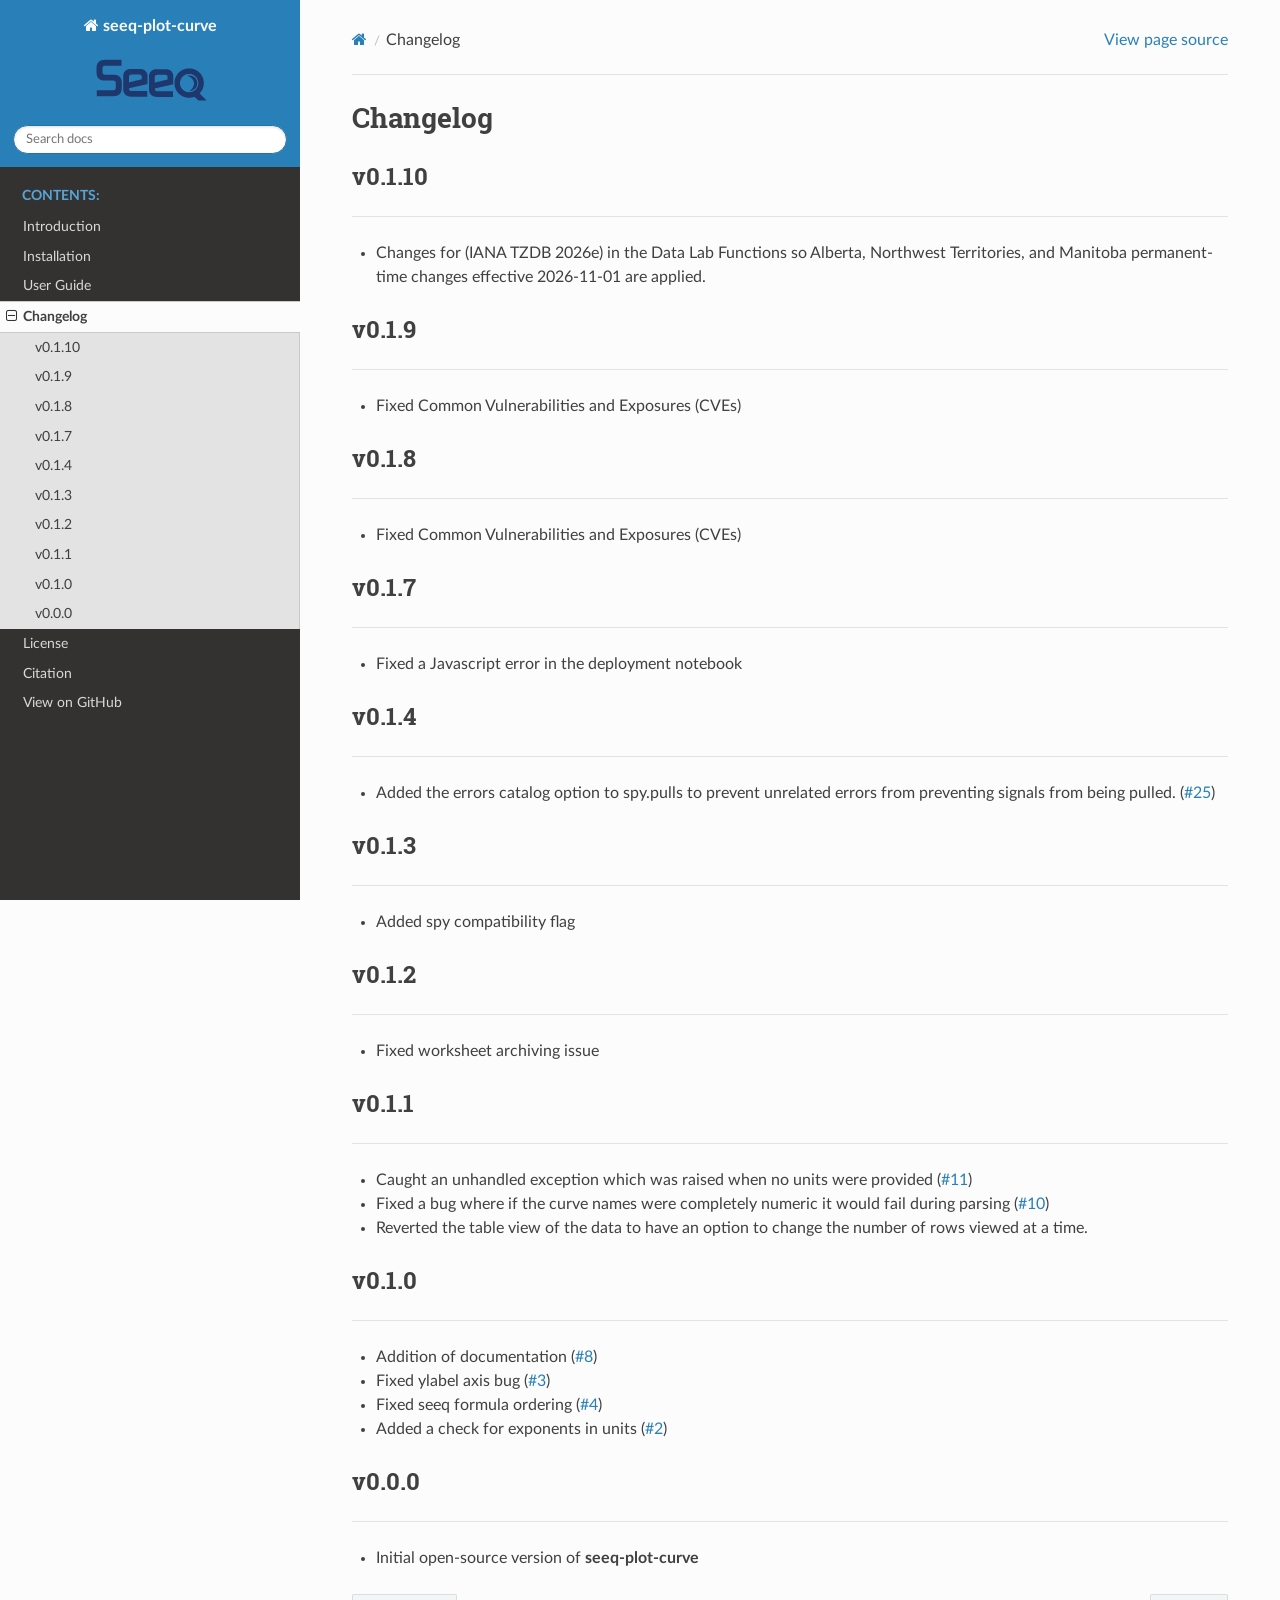
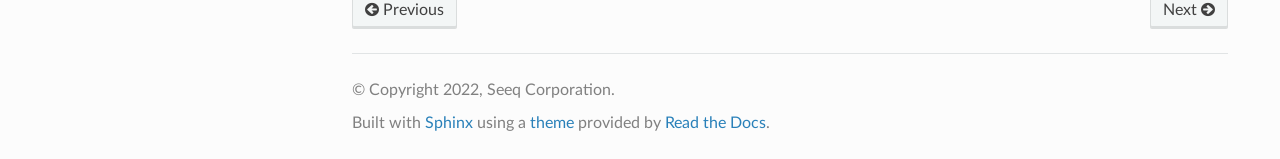
==== commit 6dd6e0e9: "version and docs update" ====
--- a/docs/changelog.html
+++ b/docs/changelog.html
@@ -6,7 +6,7 @@
   <meta charset="utf-8" /><meta name="viewport" content="width=device-width, initial-scale=1" />
 
   <meta name="viewport" content="width=device-width, initial-scale=1.0" />
-  <title>Changelog &mdash; seeq-plot-curve 0.1.9 documentation</title>
+  <title>Changelog &mdash; seeq-plot-curve</title>
       <link rel="stylesheet" type="text/css" href="_static/pygments.css?v=b86133f3" />
       <link rel="stylesheet" type="text/css" href="_static/css/theme.css?v=9edc463e" />
       <link rel="stylesheet" type="text/css" href="_static/css/style.css?v=e1c91b72" />
@@ -15,7 +15,7 @@
     <link rel="shortcut icon" href="_static/seeq-favicon.ico"/>
       <script src="_static/jquery.js?v=5d32c60e"></script>
       <script src="_static/_sphinx_javascript_frameworks_compat.js?v=2cd50e6c"></script>
-      <script src="_static/documentation_options.js?v=8618f531"></script>
+      <script src="_static/documentation_options.js?v=bafade30"></script>
       <script src="_static/doctools.js?v=fd6eb6e6"></script>
       <script src="_static/sphinx_highlight.js?v=6ffebe34"></script>
     <script src="_static/js/theme.js"></script>
@@ -51,6 +51,9 @@
 <li class="toctree-l1"><a class="reference internal" href="installation.html">Installation</a></li>
 <li class="toctree-l1"><a class="reference internal" href="user_guide.html">User Guide</a></li>
 <li class="toctree-l1 current"><a class="current reference internal" href="#">Changelog</a><ul>
+<li class="toctree-l2"><a class="reference internal" href="#v0-1-10">v0.1.10</a></li>
+<li class="toctree-l2"><a class="reference internal" href="#v0-1-9">v0.1.9</a></li>
+<li class="toctree-l2"><a class="reference internal" href="#v0-1-8">v0.1.8</a></li>
 <li class="toctree-l2"><a class="reference internal" href="#v0-1-7">v0.1.7</a></li>
 <li class="toctree-l2"><a class="reference internal" href="#v0-1-4">v0.1.4</a></li>
 <li class="toctree-l2"><a class="reference internal" href="#v0-1-3">v0.1.3</a></li>
@@ -91,6 +94,28 @@
              
   <section id="changelog">
 <h1>Changelog<a class="headerlink" href="#changelog" title="Link to this heading"></a></h1>
+<section id="v0-1-10">
+<h2>v0.1.10<a class="headerlink" href="#v0-1-10" title="Link to this heading"></a></h2>
+<hr class="docutils" />
+<ul class="simple">
+<li><p>Changes for (IANA TZDB 2026e) in the Data Lab Functions so Alberta, Northwest Territories, and Manitoba
+permanent-time changes effective 2026-11-01 are applied.</p></li>
+</ul>
+</section>
+<section id="v0-1-9">
+<h2>v0.1.9<a class="headerlink" href="#v0-1-9" title="Link to this heading"></a></h2>
+<hr class="docutils" />
+<ul class="simple">
+<li><p>Fixed Common Vulnerabilities and Exposures (CVEs)</p></li>
+</ul>
+</section>
+<section id="v0-1-8">
+<h2>v0.1.8<a class="headerlink" href="#v0-1-8" title="Link to this heading"></a></h2>
+<hr class="docutils" />
+<ul class="simple">
+<li><p>Fixed Common Vulnerabilities and Exposures (CVEs)</p></li>
+</ul>
+</section>
 <section id="v0-1-7">
 <h2>v0.1.7<a class="headerlink" href="#v0-1-7" title="Link to this heading"></a></h2>
 <hr class="docutils" />
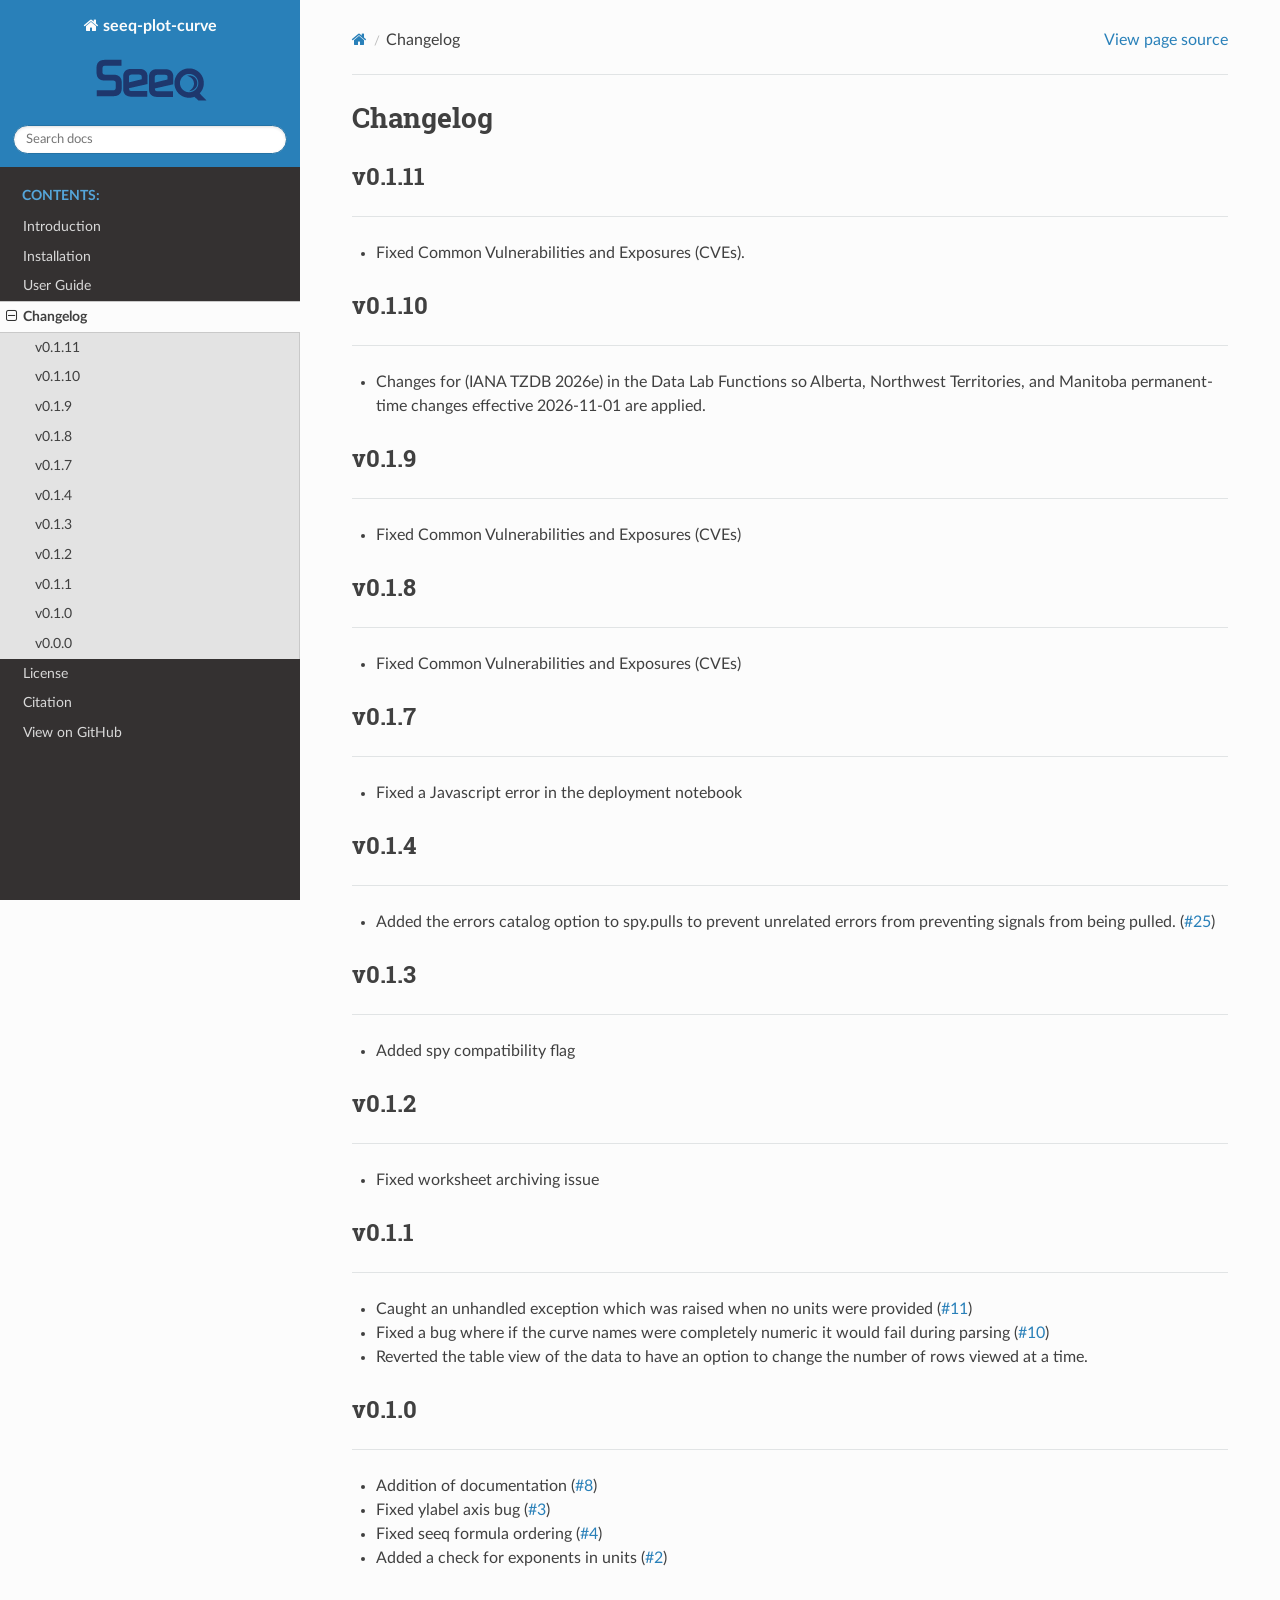
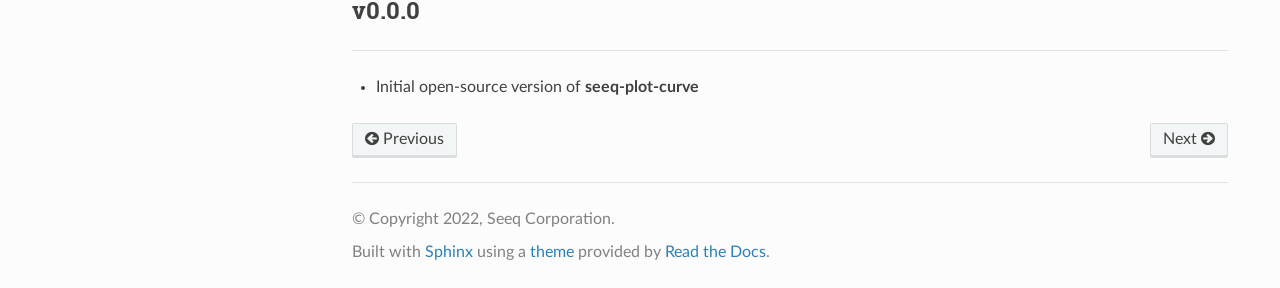
==== commit d5750b20: "docs update" ====
--- a/docs/changelog.html
+++ b/docs/changelog.html
@@ -15,7 +15,7 @@
     <link rel="shortcut icon" href="_static/seeq-favicon.ico"/>
       <script src="_static/jquery.js?v=5d32c60e"></script>
       <script src="_static/_sphinx_javascript_frameworks_compat.js?v=2cd50e6c"></script>
-      <script src="_static/documentation_options.js?v=bafade30"></script>
+      <script src="_static/documentation_options.js?v=1e825a29"></script>
       <script src="_static/doctools.js?v=fd6eb6e6"></script>
       <script src="_static/sphinx_highlight.js?v=6ffebe34"></script>
     <script src="_static/js/theme.js"></script>
@@ -51,6 +51,7 @@
 <li class="toctree-l1"><a class="reference internal" href="installation.html">Installation</a></li>
 <li class="toctree-l1"><a class="reference internal" href="user_guide.html">User Guide</a></li>
 <li class="toctree-l1 current"><a class="current reference internal" href="#">Changelog</a><ul>
+<li class="toctree-l2"><a class="reference internal" href="#v0-1-11">v0.1.11</a></li>
 <li class="toctree-l2"><a class="reference internal" href="#v0-1-10">v0.1.10</a></li>
 <li class="toctree-l2"><a class="reference internal" href="#v0-1-9">v0.1.9</a></li>
 <li class="toctree-l2"><a class="reference internal" href="#v0-1-8">v0.1.8</a></li>
@@ -94,6 +95,13 @@
              
   <section id="changelog">
 <h1>Changelog<a class="headerlink" href="#changelog" title="Link to this heading"></a></h1>
+<section id="v0-1-11">
+<h2>v0.1.11<a class="headerlink" href="#v0-1-11" title="Link to this heading"></a></h2>
+<hr class="docutils" />
+<ul class="simple">
+<li><p>Fixed Common Vulnerabilities and Exposures (CVEs).</p></li>
+</ul>
+</section>
 <section id="v0-1-10">
 <h2>v0.1.10<a class="headerlink" href="#v0-1-10" title="Link to this heading"></a></h2>
 <hr class="docutils" />
